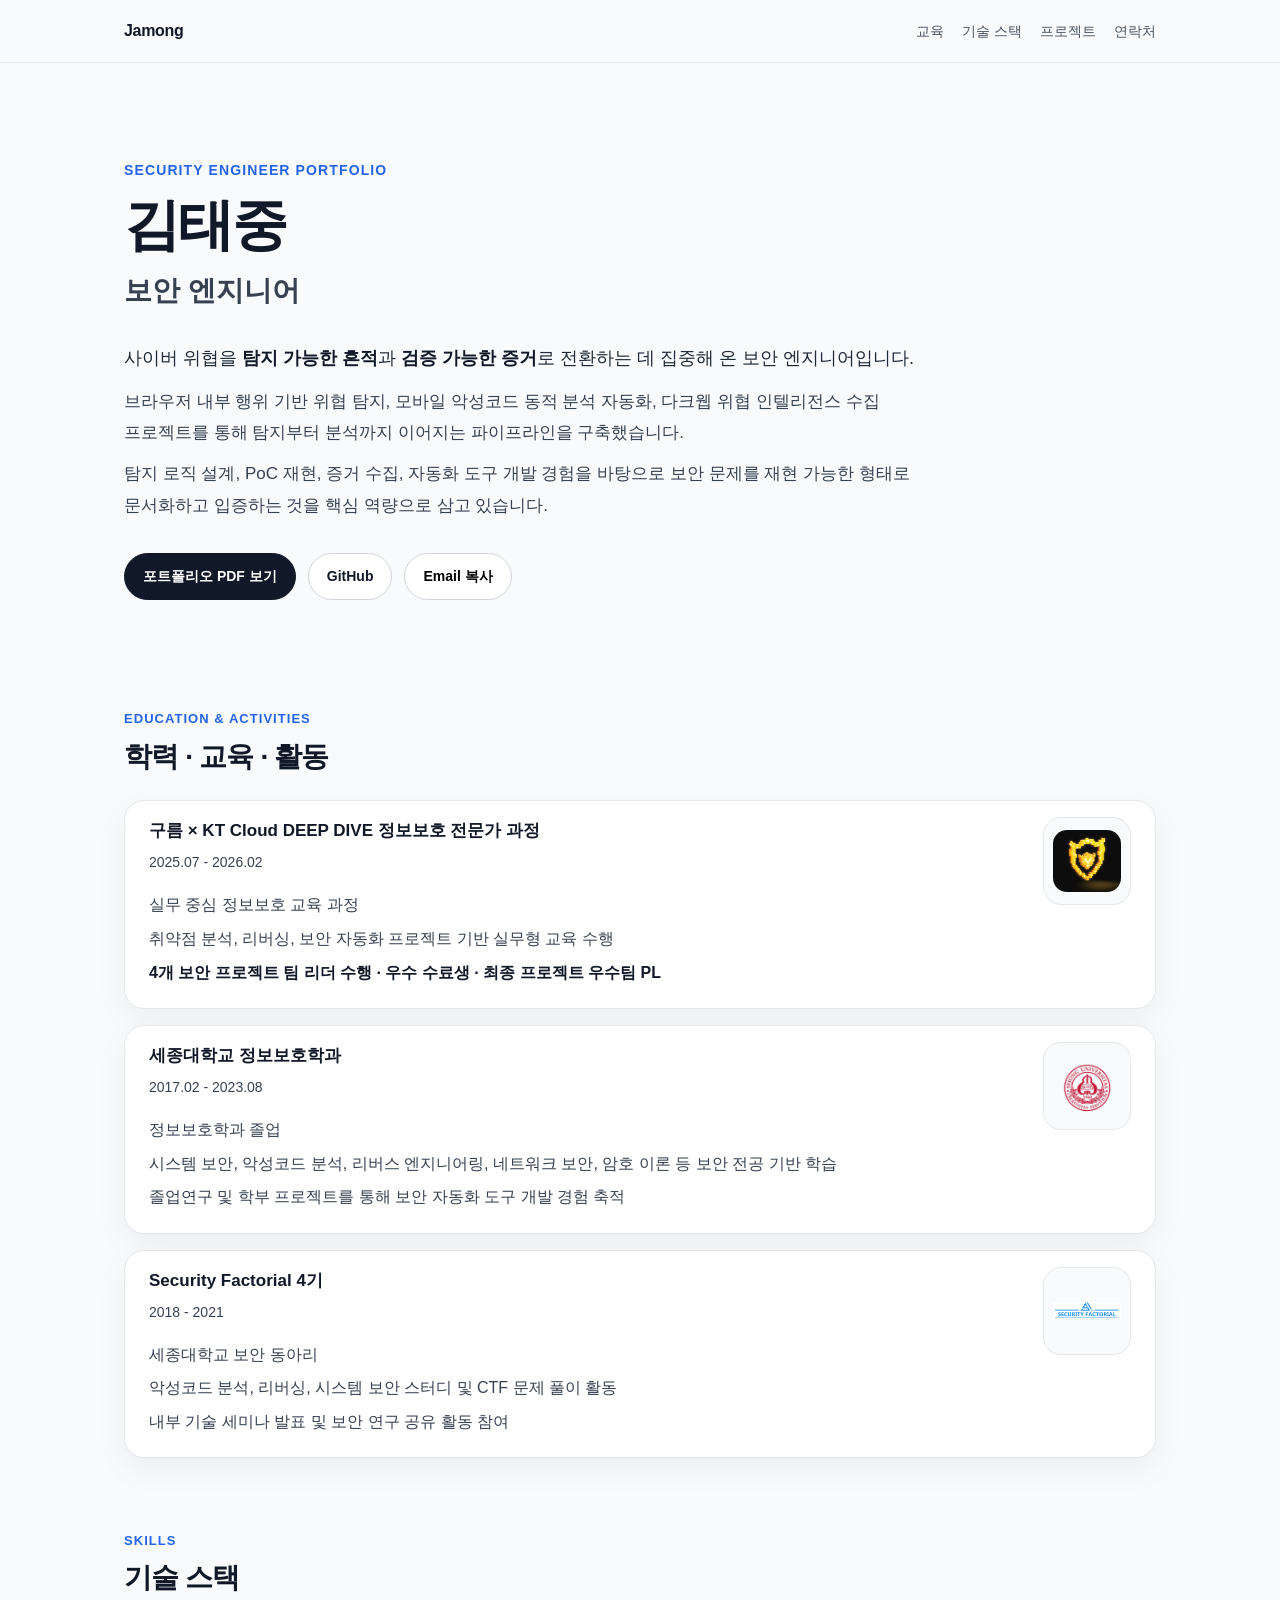
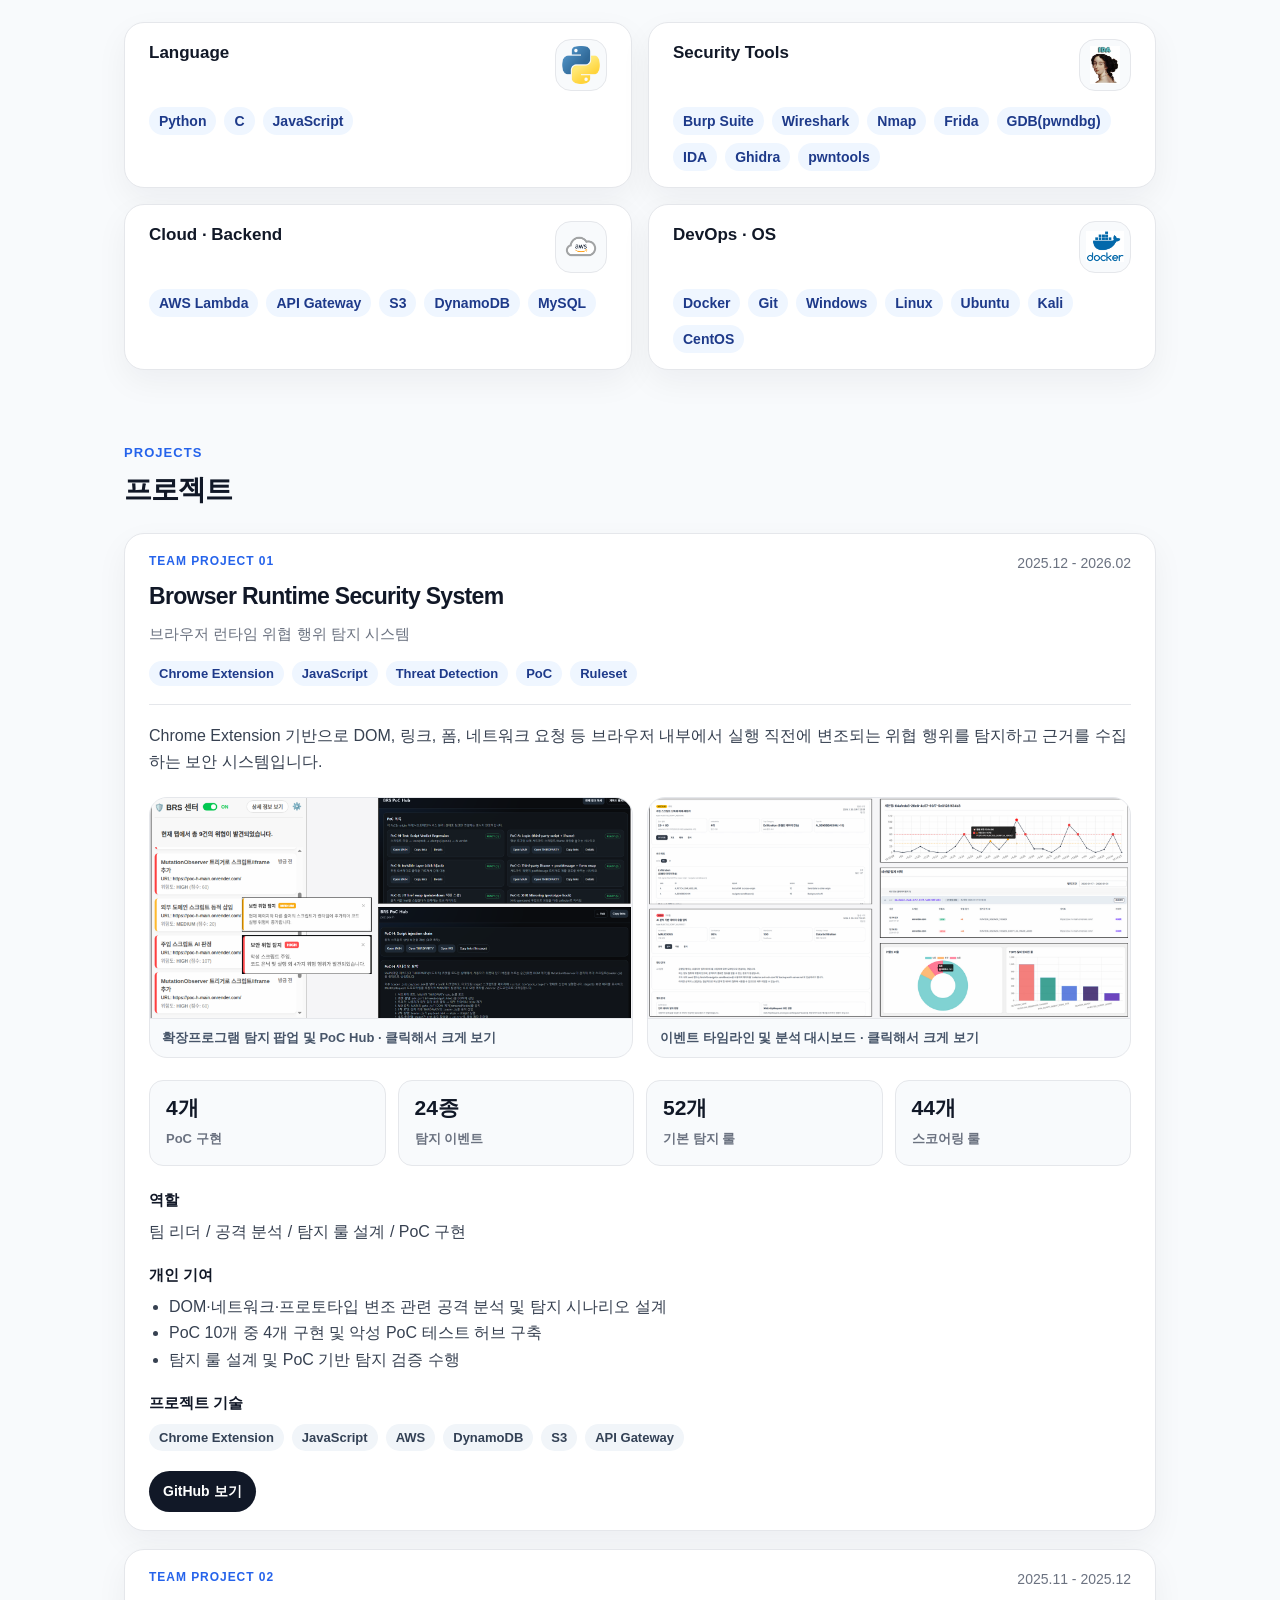
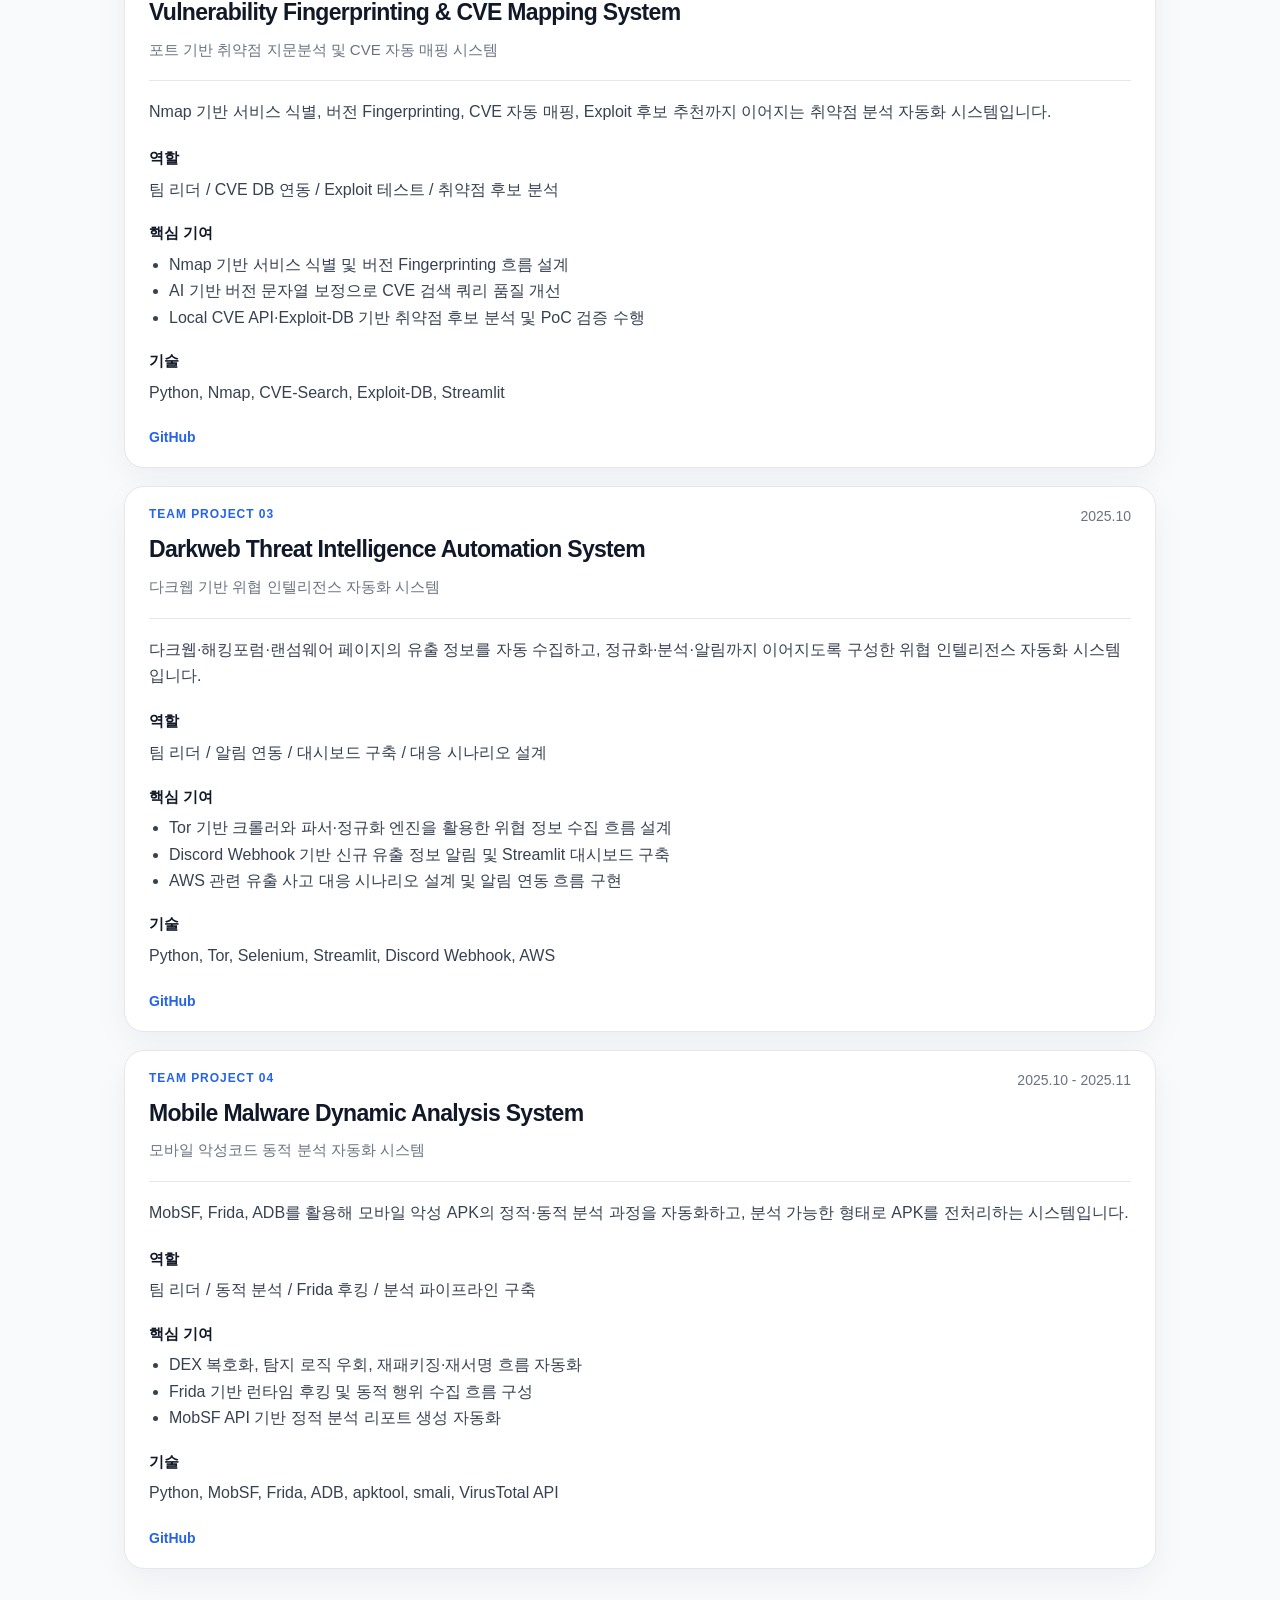
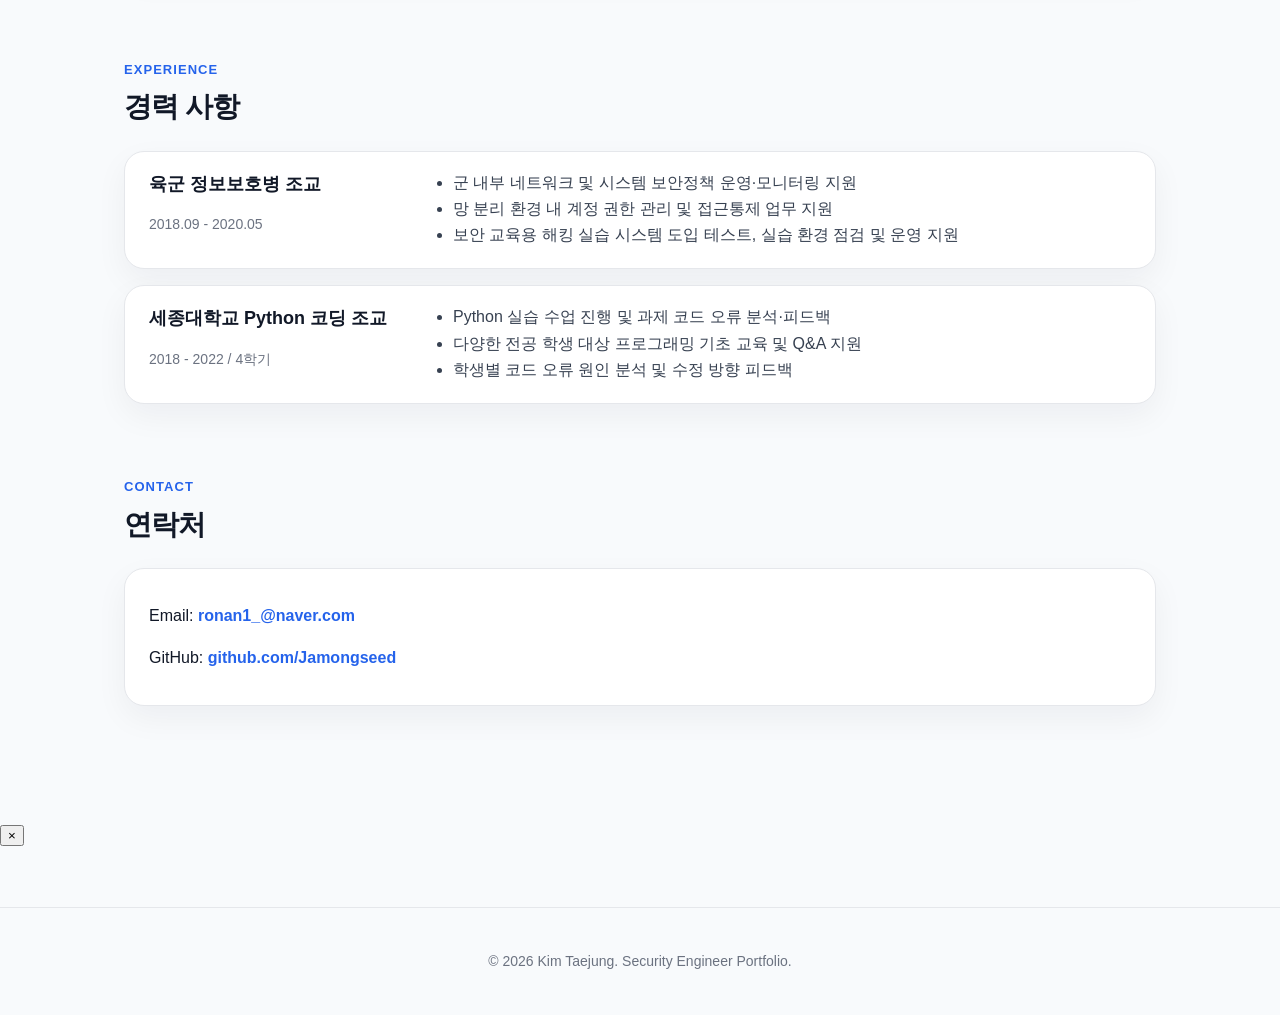
==== index.html @ 943ed539 "feat: change projects part" ====
<!DOCTYPE html>
<html lang="ko">
<head>
  <meta charset="UTF-8" />
  <meta name="viewport" content="width=device-width, initial-scale=1.0" />
  <title>김태중 | Security Engineer Portfolio</title>
  <meta name="description" content="신입 보안 엔지니어 김태중의 보안 프로젝트 포트폴리오" />
  <link rel="stylesheet" href="style.css" />
</head>
<body>
  <header class="site-header">
    <nav class="nav">
      <div class="logo">Jamong</div>
      <div class="nav-links">
        <a href="#education">교육</a>
        <a href="#skills">기술 스택</a>
        <a href="#projects">프로젝트</a>
        <a href="#contact">연락처</a>
      </div>
    </nav>
  </header>

  <main>
    <section class="hero">
      <p class="eyebrow">Security Engineer Portfolio</p>
      <h1>김태중</h1>
      <h2>보안 엔지니어</h2>
      <p class="hero-desc">
        사이버 위협을 <strong>탐지 가능한 흔적</strong>과 <strong>검증 가능한 증거</strong>로 전환하는 데 집중해 온 보안 엔지니어입니다.
      </p>

      <p class="hero-desc sub">
        브라우저 내부 행위 기반 위협 탐지, 모바일 악성코드 동적 분석 자동화,
        다크웹 위협 인텔리전스 수집 프로젝트를 통해 탐지부터 분석까지 이어지는 파이프라인을 구축했습니다.
      </p>

      <p class="hero-desc sub">
        탐지 로직 설계, PoC 재현, 증거 수집, 자동화 도구 개발 경험을 바탕으로
        보안 문제를 재현 가능한 형태로 문서화하고 입증하는 것을 핵심 역량으로 삼고 있습니다.
      </p>

      <div class="hero-actions">
        <a class="btn primary" href="assets/resume.pdf" target="_blank">포트폴리오 PDF 보기</a>
        <a class="btn" href="https://github.com/Jamongseed" target="_blank">GitHub</a>
        <button class="btn" type="button" onclick="copyEmail()">Email 복사</button>
      </div>
    </section>

    <section id="education" class="section">
    <div class="section-title">
        <p>Education & Activities</p>
        <h2>학력 · 교육 · 활동</h2>
    </div>

    <div class="education-list">
        <div class="card education-card">
        <div class="education-content">
            <div>
            <h3>구름 × KT Cloud DEEP DIVE 정보보호 전문가 과정</h3>
            <p class="period">2025.07 - 2026.02</p>
            </div>

            <div class="education-body">
            <p>실무 중심 정보보호 교육 과정</p>
            <p class="muted">취약점 분석, 리버싱, 보안 자동화 프로젝트 기반 실무형 교육 수행</p>
            <p class="highlight">4개 보안 프로젝트 팀 리더 수행 · 우수 수료생 · 최종 프로젝트 우수팀 PL</p>
            </div>
        </div>

        <div class="org-logo-wrap">
            <img class="org-logo logo-deepdive" src="assets/deepdive-logo.png" alt="구름 × KT Cloud DEEP DIVE 로고" />
        </div>
        </div>

        <div class="card education-card">
        <div class="education-content">
            <div>
            <h3>세종대학교 정보보호학과</h3>
            <p class="period">2017.02 - 2023.08</p>
            </div>

            <div class="education-body">
            <p>정보보호학과 졸업</p>
            <p class="muted">시스템 보안, 악성코드 분석, 리버스 엔지니어링, 네트워크 보안, 암호 이론 등 보안 전공 기반 학습</p>
            <p class="muted">졸업연구 및 학부 프로젝트를 통해 보안 자동화 도구 개발 경험 축적</p>
            </div>
        </div>

        <div class="org-logo-wrap">
            <img class="org-logo" src="assets/sejong-logo.png" alt="세종대학교 로고" />
        </div>
        </div>

        <div class="card education-card">
        <div class="education-content">
            <div>
            <h3>Security Factorial 4기</h3>
            <p class="period">2018 - 2021</p>
            </div>

            <div class="education-body">
            <p>세종대학교 보안 동아리</p>
            <p class="muted">악성코드 분석, 리버싱, 시스템 보안 스터디 및 CTF 문제 풀이 활동</p>
            <p class="muted">내부 기술 세미나 발표 및 보안 연구 공유 활동 참여</p>
            </div>
        </div>

        <div class="org-logo-wrap">
            <img class="org-logo logo-wide" src="assets/security-factorial-logo.png" alt="Security Factorial 로고" />
        </div>
        </div>
    </div>
    </section>

    <section id="skills" class="section">
    <div class="section-title">
        <p>Skills</p>
        <h2>기술 스택</h2>
    </div>

    <div class="skill-grid">
        <div class="card skill-card">
        <div class="skill-heading">
            <h3>Language</h3>
            <div class="skill-logo-wrap">
            <img class="skill-logo" src="assets/python.png" alt="Python 로고" />
            </div>

        </div>
        <div class="skill-badges">
            <span>Python</span>
            <span>C</span>
            <span>JavaScript</span>
        </div>
        </div>

        <div class="card skill-card">
        <div class="skill-heading">
            <h3>Security Tools</h3>
            <div class="skill-logo-wrap">
            <img class="skill-logo" src="assets/ida.png" alt="IDA 로고" />
            </div>
        </div>
        <div class="skill-badges">
            <span>Burp Suite</span>
            <span>Wireshark</span>
            <span>Nmap</span>
            <span>Frida</span>
            <span>GDB(pwndbg)</span>
            <span>IDA</span>
            <span>Ghidra</span>
            <span>pwntools</span>
        </div>
        </div>

        <div class="card skill-card">
        <div class="skill-heading">
            <h3>Cloud · Backend</h3>
            <div class="skill-logo-wrap">
            <img class="skill-logo" src="assets/aws.png" alt="AWS 로고" />
            </div>
        </div>
        <div class="skill-badges">
            <span>AWS Lambda</span>
            <span>API Gateway</span>
            <span>S3</span>
            <span>DynamoDB</span>
            <span>MySQL</span>
        </div>
        </div>

        <div class="card skill-card">
        <div class="skill-heading">
            <h3>DevOps · OS</h3>
            <div class="skill-logo-wrap">
            <img class="skill-logo" src="assets/docker.png" alt="Docker 로고" />
            </div>
        </div>
        <div class="skill-badges">
            <span>Docker</span>
            <span>Git</span>
            <span>Windows</span>
            <span>Linux</span>
            <span>Ubuntu</span>
            <span>Kali</span>
            <span>CentOS</span>
        </div>
        </div>
    </div>
    </section>
 
    <section id="projects" class="section">
    <div class="section-title">
        <p>Projects</p>
        <h2>프로젝트</h2>
    </div>    
    
    <article class="project-card">
    <div class="project-header">
        <div>
        <p class="project-label">Team Project 01</p>
        <h3>Browser Runtime Security System</h3>
        <p class="project-subtitle">브라우저 런타임 위협 행위 탐지 시스템</p>

        <div class="project-tags">
            <span>Chrome Extension</span>
            <span>JavaScript</span>
            <span>Threat Detection</span>
            <span>PoC</span>
            <span>Ruleset</span>
        </div>
        </div>
        <span class="period">2025.12 - 2026.02</span>
    </div>

    <p class="project-desc">
        Chrome Extension 기반으로 DOM, 링크, 폼, 네트워크 요청 등 브라우저 내부에서
        실행 직전에 변조되는 위협 행위를 탐지하고 근거를 수집하는 보안 시스템입니다.
    </p>

    <div class="project-gallery">
    <button class="project-image" type="button" onclick="openLightbox('assets/projects/browser-detection.png', '확장프로그램 탐지 팝업 및 PoC Hub')">
        <img src="assets/projects/browser-detection.png" alt="Browser Runtime Security System 탐지 화면" />
        <span>확장프로그램 탐지 팝업 및 PoC Hub · 클릭해서 크게 보기</span>
    </button>

    <button class="project-image" type="button" onclick="openLightbox('assets/projects/browser-dashboard.png', '이벤트 타임라인 및 분석 대시보드')">
        <img src="assets/projects/browser-dashboard.png" alt="Browser Runtime Security System 대시보드 화면" />
        <span>이벤트 타임라인 및 분석 대시보드 · 클릭해서 크게 보기</span>
    </button>
    </div>

    <div class="metric-grid">
        <div class="metric-card">
        <strong>4개</strong>
        <span>PoC 구현</span>
        </div>
        <div class="metric-card">
        <strong>24종</strong>
        <span>탐지 이벤트</span>
        </div>
        <div class="metric-card">
        <strong>52개</strong>
        <span>기본 탐지 룰</span>
        </div>
        <div class="metric-card">
        <strong>44개</strong>
        <span>스코어링 룰</span>
        </div>
    </div>

    <div class="project-detail">
        <div>
        <h4>역할</h4>
        <p>팀 리더 / 공격 분석 / 탐지 룰 설계 / PoC 구현</p>
        </div>

        <div>
        <h4>개인 기여</h4>
        <ul>
            <li>DOM·네트워크·프로토타입 변조 관련 공격 분석 및 탐지 시나리오 설계</li>
            <li>PoC 10개 중 4개 구현 및 악성 PoC 테스트 허브 구축</li>
            <li>탐지 룰 설계 및 PoC 기반 탐지 검증 수행</li>
        </ul>
        </div>

        <div>
        <h4>프로젝트 기술</h4>
        <div class="project-tech-badges">
            <span>Chrome Extension</span>
            <span>JavaScript</span>
            <span>AWS</span>
            <span>DynamoDB</span>
            <span>S3</span>
            <span>API Gateway</span>
        </div>
        </div>
    </div>

    <div class="project-links">
        <a class="project-button" href="https://github.com/Jamongseed/browser-runtime-security" target="_blank">GitHub 보기</a>
    </div>
    </article>

      <article class="project-card">
        <div class="project-header">
          <div>
            <p class="project-label">Team Project 02</p>
            <h3>Vulnerability Fingerprinting & CVE Mapping System</h3>
            <p class="project-subtitle">포트 기반 취약점 지문분석 및 CVE 자동 매핑 시스템</p>
          </div>
          <span class="period">2025.11 - 2025.12</span>
        </div>

        <p class="project-desc">
          Nmap 기반 서비스 식별, 버전 Fingerprinting, CVE 자동 매핑,
          Exploit 후보 추천까지 이어지는 취약점 분석 자동화 시스템입니다.
        </p>

        <div class="project-detail">
          <div>
            <h4>역할</h4>
            <p>팀 리더 / CVE DB 연동 / Exploit 테스트 / 취약점 후보 분석</p>
          </div>
          <div>
            <h4>핵심 기여</h4>
            <ul>
              <li>Nmap 기반 서비스 식별 및 버전 Fingerprinting 흐름 설계</li>
              <li>AI 기반 버전 문자열 보정으로 CVE 검색 쿼리 품질 개선</li>
              <li>Local CVE API·Exploit-DB 기반 취약점 후보 분석 및 PoC 검증 수행</li>
            </ul>
          </div>
          <div>
            <h4>기술</h4>
            <p>Python, Nmap, CVE-Search, Exploit-DB, Streamlit</p>
          </div>
        </div>

        <div class="project-links">
          <a href="https://github.com/Jamongseed/SemiProject-PortScanASM" target="_blank">GitHub</a>
        </div>
      </article>

      <article class="project-card">
        <div class="project-header">
          <div>
            <p class="project-label">Team Project 03</p>
            <h3>Darkweb Threat Intelligence Automation System</h3>
            <p class="project-subtitle">다크웹 기반 위협 인텔리전스 자동화 시스템</p>
          </div>
          <span class="period">2025.10</span>
        </div>

        <p class="project-desc">
          다크웹·해킹포럼·랜섬웨어 페이지의 유출 정보를 자동 수집하고,
          정규화·분석·알림까지 이어지도록 구성한 위협 인텔리전스 자동화 시스템입니다.
        </p>

        <div class="project-detail">
          <div>
            <h4>역할</h4>
            <p>팀 리더 / 알림 연동 / 대시보드 구축 / 대응 시나리오 설계</p>
          </div>
          <div>
            <h4>핵심 기여</h4>
            <ul>
              <li>Tor 기반 크롤러와 파서·정규화 엔진을 활용한 위협 정보 수집 흐름 설계</li>
              <li>Discord Webhook 기반 신규 유출 정보 알림 및 Streamlit 대시보드 구축</li>
              <li>AWS 관련 유출 사고 대응 시나리오 설계 및 알림 연동 흐름 구현</li>
            </ul>
          </div>
          <div>
            <h4>기술</h4>
            <p>Python, Tor, Selenium, Streamlit, Discord Webhook, AWS</p>
          </div>
        </div>

        <div class="project-links">
          <a href="https://github.com/Jamongseed/SemiProject-DarkwebOSINT" target="_blank">GitHub</a>
        </div>
      </article>

      <article class="project-card">
        <div class="project-header">
          <div>
            <p class="project-label">Team Project 04</p>
            <h3>Mobile Malware Dynamic Analysis System</h3>
            <p class="project-subtitle">모바일 악성코드 동적 분석 자동화 시스템</p>
          </div>
          <span class="period">2025.10 - 2025.11</span>
        </div>

        <p class="project-desc">
          MobSF, Frida, ADB를 활용해 모바일 악성 APK의 정적·동적 분석 과정을 자동화하고,
          분석 가능한 형태로 APK를 전처리하는 시스템입니다.
        </p>

        <div class="project-detail">
          <div>
            <h4>역할</h4>
            <p>팀 리더 / 동적 분석 / Frida 후킹 / 분석 파이프라인 구축</p>
          </div>
          <div>
            <h4>핵심 기여</h4>
            <ul>
              <li>DEX 복호화, 탐지 로직 우회, 재패키징·재서명 흐름 자동화</li>
              <li>Frida 기반 런타임 후킹 및 동적 행위 수집 흐름 구성</li>
              <li>MobSF API 기반 정적 분석 리포트 생성 자동화</li>
            </ul>
          </div>
          <div>
            <h4>기술</h4>
            <p>Python, MobSF, Frida, ADB, apktool, smali, VirusTotal API</p>
          </div>
        </div>

        <div class="project-links">
          <a href="https://github.com/Jamongseed/SemiProject-MobSFAnalysis" target="_blank">GitHub</a>
        </div>
      </article>
    </section>

    <section id="experience" class="section">
      <div class="section-title">
        <p>Experience</p>
        <h2>경력 사항</h2>
      </div>

      <div class="timeline">
        <div class="timeline-item">
          <div>
            <h3>육군 정보보호병 조교</h3>
            <p class="period">2018.09 - 2020.05</p>
          </div>
          <ul>
            <li>군 내부 네트워크 및 시스템 보안정책 운영·모니터링 지원</li>
            <li>망 분리 환경 내 계정 권한 관리 및 접근통제 업무 지원</li>
            <li>보안 교육용 해킹 실습 시스템 도입 테스트, 실습 환경 점검 및 운영 지원</li>
          </ul>
        </div>

        <div class="timeline-item">
          <div>
            <h3>세종대학교 Python 코딩 조교</h3>
            <p class="period">2018 - 2022 / 4학기</p>
          </div>
          <ul>
            <li>Python 실습 수업 진행 및 과제 코드 오류 분석·피드백</li>
            <li>다양한 전공 학생 대상 프로그래밍 기초 교육 및 Q&A 지원</li>
            <li>학생별 코드 오류 원인 분석 및 수정 방향 피드백</li>
          </ul>
        </div>
      </div>
    </section>

    <section id="contact" class="section contact-section">
      <div class="section-title">
        <p>Contact</p>
        <h2>연락처</h2>
      </div>

      <div class="contact-card">
        <p>Email: <a href="mailto:ronan1_@naver.com">ronan1_@naver.com</a></p>
        <p>GitHub: <a href="https://github.com/Jamongseed" target="_blank">github.com/Jamongseed</a></p>
      </div>
    </section>
  </main>

    <div id="lightbox" class="lightbox" onclick="closeLightbox()">
    <button class="lightbox-close" type="button" onclick="event.stopPropagation(); closeLightbox()">×</button>

    <figure class="lightbox-content" onclick="event.stopPropagation()">
        <img id="lightbox-img" src="" alt="" />
        <figcaption id="lightbox-caption"></figcaption>
    </figure>
    </div>

  <footer class="footer">
    <p>© 2026 Kim Taejung. Security Engineer Portfolio.</p>
  </footer>
    <script>
    function copyEmail() {
        const email = "ronan1_@naver.com";

        navigator.clipboard.writeText(email).then(() => {
        alert("이메일 주소가 복사되었습니다: " + email);
        }).catch(() => {
        window.location.href = "mailto:" + email;
        });
    }
    function openLightbox(src, caption) {
        const lightbox = document.getElementById("lightbox");
        const img = document.getElementById("lightbox-img");
        const captionEl = document.getElementById("lightbox-caption");

        img.src = src;
        img.alt = caption;
        captionEl.textContent = caption;
        lightbox.classList.add("active");
        document.body.style.overflow = "hidden";
    }

    function closeLightbox() {
        const lightbox = document.getElementById("lightbox");
        const img = document.getElementById("lightbox-img");

        lightbox.classList.remove("active");
        img.src = "";
        document.body.style.overflow = "";
    }

    document.addEventListener("keydown", (event) => {
        if (event.key === "Escape") {
        closeLightbox();
        }
    });
    </script>
</body>
</html>
---- style.css ----
@import url("https://cdn.jsdelivr.net/gh/orioncactus/pretendard/dist/web/static/pretendard.css");

* {
  box-sizing: border-box;
}

html {
  scroll-behavior: smooth;
}

body {
  margin: 0;
  font-family: "Pretendard", Arial, "Noto Sans KR", "Apple SD Gothic Neo", "Malgun Gothic", sans-serif;
  color: #111827;
  background: #f8fafc;
  line-height: 1.65;
}

a {
  color: inherit;
  text-decoration: none;
}

.site-header {
  position: sticky;
  top: 0;
  z-index: 10;
  background: rgba(248, 250, 252, 0.9);
  backdrop-filter: blur(12px);
  border-bottom: 1px solid #e5e7eb;
}

.nav {
  max-width: 1080px;
  margin: 0 auto;
  padding: 18px 24px;
  display: flex;
  align-items: center;
  justify-content: space-between;
}

.logo {
  font-weight: 800;
  letter-spacing: -0.02em;
}

.nav-links {
  display: flex;
  gap: 18px;
  font-size: 14px;
  color: #4b5563;
}

.nav-links a:hover {
  color: #111827;
}

main {
  max-width: 1080px;
  margin: 0 auto;
  padding: 0 24px 80px;
}

.hero {
  padding: 96px 0 72px;
}

.eyebrow {
  margin: 0 0 12px;
  color: #2563eb;
  font-size: 14px;
  font-weight: 700;
  letter-spacing: 0.08em;
  text-transform: uppercase;
}

.hero h1 {
  margin: 0;
  font-size: 56px;
  line-height: 1.1;
  letter-spacing: -0.04em;
}

.hero h2 {
  margin: 12px 0 0;
  font-size: 28px;
  color: #374151;
  font-weight: 600;
}

.hero-desc {
  max-width: 820px;
  margin: 28px 0 0;
  font-size: 18px;
  line-height: 1.85;
  color: #1f2937;
  font-weight: 500;
  word-break: keep-all;
}

.hero-desc.sub {
  margin-top: 10px;
  font-size: 17px;
  color: #374151;
  font-weight: 400;
}

.hero-desc strong {
  color: #111827;
  font-weight: 700;
}

.hero-actions {
  display: flex;
  flex-wrap: wrap;
  gap: 12px;
  margin-top: 32px;
}

.btn {
  display: inline-flex;
  align-items: center;
  justify-content: center;
  padding: 11px 18px;
  border: 1px solid #d1d5db;
  border-radius: 999px;
  font-weight: 700;
  font-size: 14px;
  background: #ffffff;
  transition: 0.15s ease;
}

button.btn {
  font-family: inherit;
  cursor: pointer;
}

.btn:hover {
  transform: translateY(-1px);
  border-color: #111827;
}

.btn.primary {
  background: #111827;
  color: #ffffff;
  border-color: #111827;
}

.section {
  padding: 36px 0;
}

.section-title {
  margin-bottom: 20px;
}

.section-title p {
  margin: 0 0 4px;
  color: #2563eb;
  font-size: 13px;
  font-weight: 800;
  letter-spacing: 0.08em;
  text-transform: uppercase;
}

.section-title h2 {
  margin: 0;
  font-size: 28px;
  letter-spacing: -0.03em;
}

.education-grid {
  display: grid;
  gap: 16px;
}

.muted {
  color: #6b7280;
  margin-top: 8px;
}

.card,
.project-card,
.contact-card,
.timeline-item {
  background: #ffffff;
  border: 1px solid #e5e7eb;
  border-radius: 20px;
  padding: 18px 24px;
  box-shadow: 0 12px 32px rgba(15, 23, 42, 0.05);
}

.subsection-title {
  margin: 22px 0 12px;
  font-size: 16px;
  font-weight: 800;
  color: #111827;
}

.card {
  padding: 16px 24px;
}

.card p {
  margin: 5px 0;
  color: #374151;
  font-weight: 400;
}

.card p + p {
  margin-top: 7px;
}

.skill-grid {
  display: grid;
  grid-template-columns: repeat(2, minmax(0, 1fr));
  gap: 16px;
}

.skill-card {
  min-height: 125px;
}

.skill-heading {
  display: flex;
  align-items: flex-start;
  justify-content: space-between;
  gap: 16px;
  margin-bottom: 16px;
}

.skill-heading h3 {
  margin: 0;
}

.skill-logo-wrap {
  width: 52px;
  height: 52px;
  border-radius: 16px;
  background: #f8fafc;
  border: 1px solid #e5e7eb;
  display: flex;
  align-items: center;
  justify-content: center;
  flex-shrink: 0;
  overflow: hidden;
}

.skill-logo {
  max-width: 38px;
  max-height: 38px;
  object-fit: contain;
}

.skill-card h3 {
  margin-bottom: 14px;
}

.skill-badges {
  display: flex;
  flex-wrap: wrap;
  gap: 8px;
}

.skill-badges span {
  display: inline-flex;
  align-items: center;
  padding: 7px 10px;
  border-radius: 999px;
  background: #eff6ff;
  color: #1e3a8a;
  font-size: 14px;
  font-weight: 600;
  line-height: 1;
}

.card h3 {
  margin: 0 0 10px;
  font-size: 17px;
  font-weight: 800;
}

.highlight {
  margin-top: 10px;
  font-weight: 800;
  color: #111827;
}

.card .highlight {
  margin-top: 8px;
  font-weight: 800;
  color: #111827;
}

.education-list {
  display: grid;
  gap: 16px;
}

.education-card {
  display: flex;
  align-items: flex-start;
  justify-content: space-between;
  gap: 24px;
}

.education-content {
  flex: 1;
  min-width: 0;
}

.education-content h3 {
  margin: 0 0 6px;
  font-size: 17px;
  font-weight: 800;
}

.education-body {
  margin-top: 18px;
}

.education-body p {
  margin: 6px 0;
}

.card-top {
  display: flex;
  align-items: flex-start;
  justify-content: space-between;
  gap: 20px;
  margin-bottom: 12px;
}

.card-top h3 {
  margin: 0 0 8px;
}

.logo-deepdive {
  max-width: 72px;
  max-height: 72px;
  border-radius: 14px;
}

.logo-wide {
  max-width: 78px;
  max-height: 44px;
}

.org-logo-wrap {
  width: 88px;
  height: 88px;
  border-radius: 18px;
  background: #f8fafc;
  border: 1px solid #e5e7eb;
  display: flex;
  align-items: center;
  justify-content: center;
  flex-shrink: 0;
  overflow: hidden;
}

.org-logo {
  max-width: 68px;
  max-height: 68px;
  object-fit: contain;
  opacity: 0.95;
}

.project-tags {
  display: flex;
  flex-wrap: wrap;
  gap: 8px;
  margin-top: 14px;
}

.project-tags span {
  display: inline-flex;
  align-items: center;
  padding: 6px 10px;
  border-radius: 999px;
  background: #eff6ff;
  color: #1e3a8a;
  font-size: 13px;
  font-weight: 700;
  line-height: 1;
}

.project-tech-badges {
  display: flex;
  flex-wrap: wrap;
  gap: 8px;
  margin-top: 8px;
}

.project-tech-badges span {
  display: inline-flex;
  align-items: center;
  padding: 7px 10px;
  border-radius: 999px;
  background: #f1f5f9;
  color: #334155;
  font-size: 13px;
  font-weight: 700;
  line-height: 1;
}

.project-gallery {
  display: grid;
  grid-template-columns: repeat(2, minmax(0, 1fr));
  gap: 14px;
  margin: 22px 0;
}

.project-image {
  padding: 0;
  border: 1px solid #e5e7eb;
  border-radius: 18px;
  overflow: hidden;
  background: #f8fafc;
  cursor: pointer;
  text-align: left;
  font-family: inherit;
  transition: 0.15s ease;
}

.project-image:hover {
  transform: translateY(-2px);
  border-color: #cbd5e1;
  box-shadow: 0 14px 32px rgba(15, 23, 42, 0.08);
}

.project-image img {
  display: block;
  width: 100%;
  height: 220px;
  object-fit: cover;
}

.project-image span {
  display: block;
  padding: 10px 12px;
  border-top: 1px solid #e5e7eb;
  color: #475569;
  font-size: 13px;
  font-weight: 700;
}



.main-image img {
  height: 240px;
}

.metric-grid {
  display: grid;
  grid-template-columns: repeat(4, minmax(0, 1fr));
  gap: 12px;
  margin: 22px 0;
}

.metric-card {
  padding: 14px 16px;
  border-radius: 14px;
  background: #f8fafc;
  border: 1px solid #e5e7eb;
}

.metric-card strong {
  display: block;
  font-size: 21px;
  line-height: 1.2;
  color: #111827;
  margin-bottom: 4px;
}

.metric-card span {
  color: #6b7280;
  font-size: 13px;
  font-weight: 600;
}

.project-button {
  display: inline-flex;
  align-items: center;
  justify-content: center;
  padding: 9px 14px;
  border-radius: 999px;
  background: #111827;
  color: #ffffff !important;
  font-size: 14px;
  font-weight: 800;
}

.project-card {
  margin-bottom: 18px;
}

.project-header {
  display: flex;
  align-items: flex-start;
  justify-content: space-between;
  gap: 20px;
  border-bottom: 1px solid #e5e7eb;
  padding-bottom: 18px;
  margin-bottom: 18px;
}

.project-label {
  margin: 0 0 6px;
  color: #2563eb;
  font-size: 12px;
  font-weight: 800;
  letter-spacing: 0.08em;
  text-transform: uppercase;
}

.project-card h3 {
  margin: 0;
  font-size: 23px;
  letter-spacing: -0.03em;
}

.project-subtitle {
  margin: 6px 0 0;
  color: #6b7280;
  font-size: 15px;
}

.period {
  color: #6b7280;
  font-size: 14px;
  white-space: nowrap;
}

.project-desc {
  margin: 0 0 20px;
  color: #374151;
}

.project-detail {
  display: grid;
  gap: 18px;
}

.project-detail h4 {
  margin: 0 0 6px;
  font-size: 15px;
}

.project-detail p {
  margin: 0;
  color: #374151;
}

.project-detail ul,
.timeline-item ul {
  margin: 0;
  padding-left: 20px;
  color: #374151;
}

.project-links {
  display: flex;
  gap: 10px;
  margin-top: 20px;
}

.project-links a {
  color: #2563eb;
  font-weight: 700;
  font-size: 14px;
}

.project-links a:hover {
  text-decoration: underline;
}

.timeline {
  display: grid;
  gap: 16px;
}

.timeline-item {
  display: grid;
  grid-template-columns: 260px 1fr;
  gap: 24px;
}

.timeline-item h3 {
  margin: 0 0 6px;
  font-size: 18px;
}

.contact-card a {
  color: #2563eb;
  font-weight: 700;
}

.footer {
  border-top: 1px solid #e5e7eb;
  padding: 28px 24px;
  text-align: center;
  color: #6b7280;
  font-size: 14px;
}

@media (max-width: 768px) {
  .nav {
    align-items: flex-start;
    gap: 12px;
    flex-direction: column;
  }

  .nav-links {
    flex-wrap: wrap;
    gap: 12px;
  }

  .hero {
    padding: 64px 0 42px;
  }

  .hero h1 {
    font-size: 42px;
  }

  .hero h2 {
    font-size: 22px;
  }

  .hero-desc {
    font-size: 17px;
  }

  .skill-grid {
    grid-template-columns: 1fr;
  }

  .project-header {
    flex-direction: column;
  }

  .period {
    white-space: normal;
  }

  .timeline-item {
    grid-template-columns: 1fr;
  }

  .card-top {
    gap: 14px;
  }

  .org-logo {
    width: 52px;
    height: 52px;
  }

  .education-card {
    gap: 16px;
  }

  .education-body {
    margin-top: 16px;
  }

  .org-logo-wrap {
    width: 64px;
    height: 64px;
  }

  .org-logo {
    max-width: 48px;
    max-height: 48px;
  }
  
  .metric-grid {
    grid-template-columns: repeat(2, minmax(0, 1fr));
  }

  .project-gallery {
    grid-template-columns: 1fr;
  }

  .project-image img {
    height: 220px;
  }

  .lightbox {
    padding: 16px;
  }
}
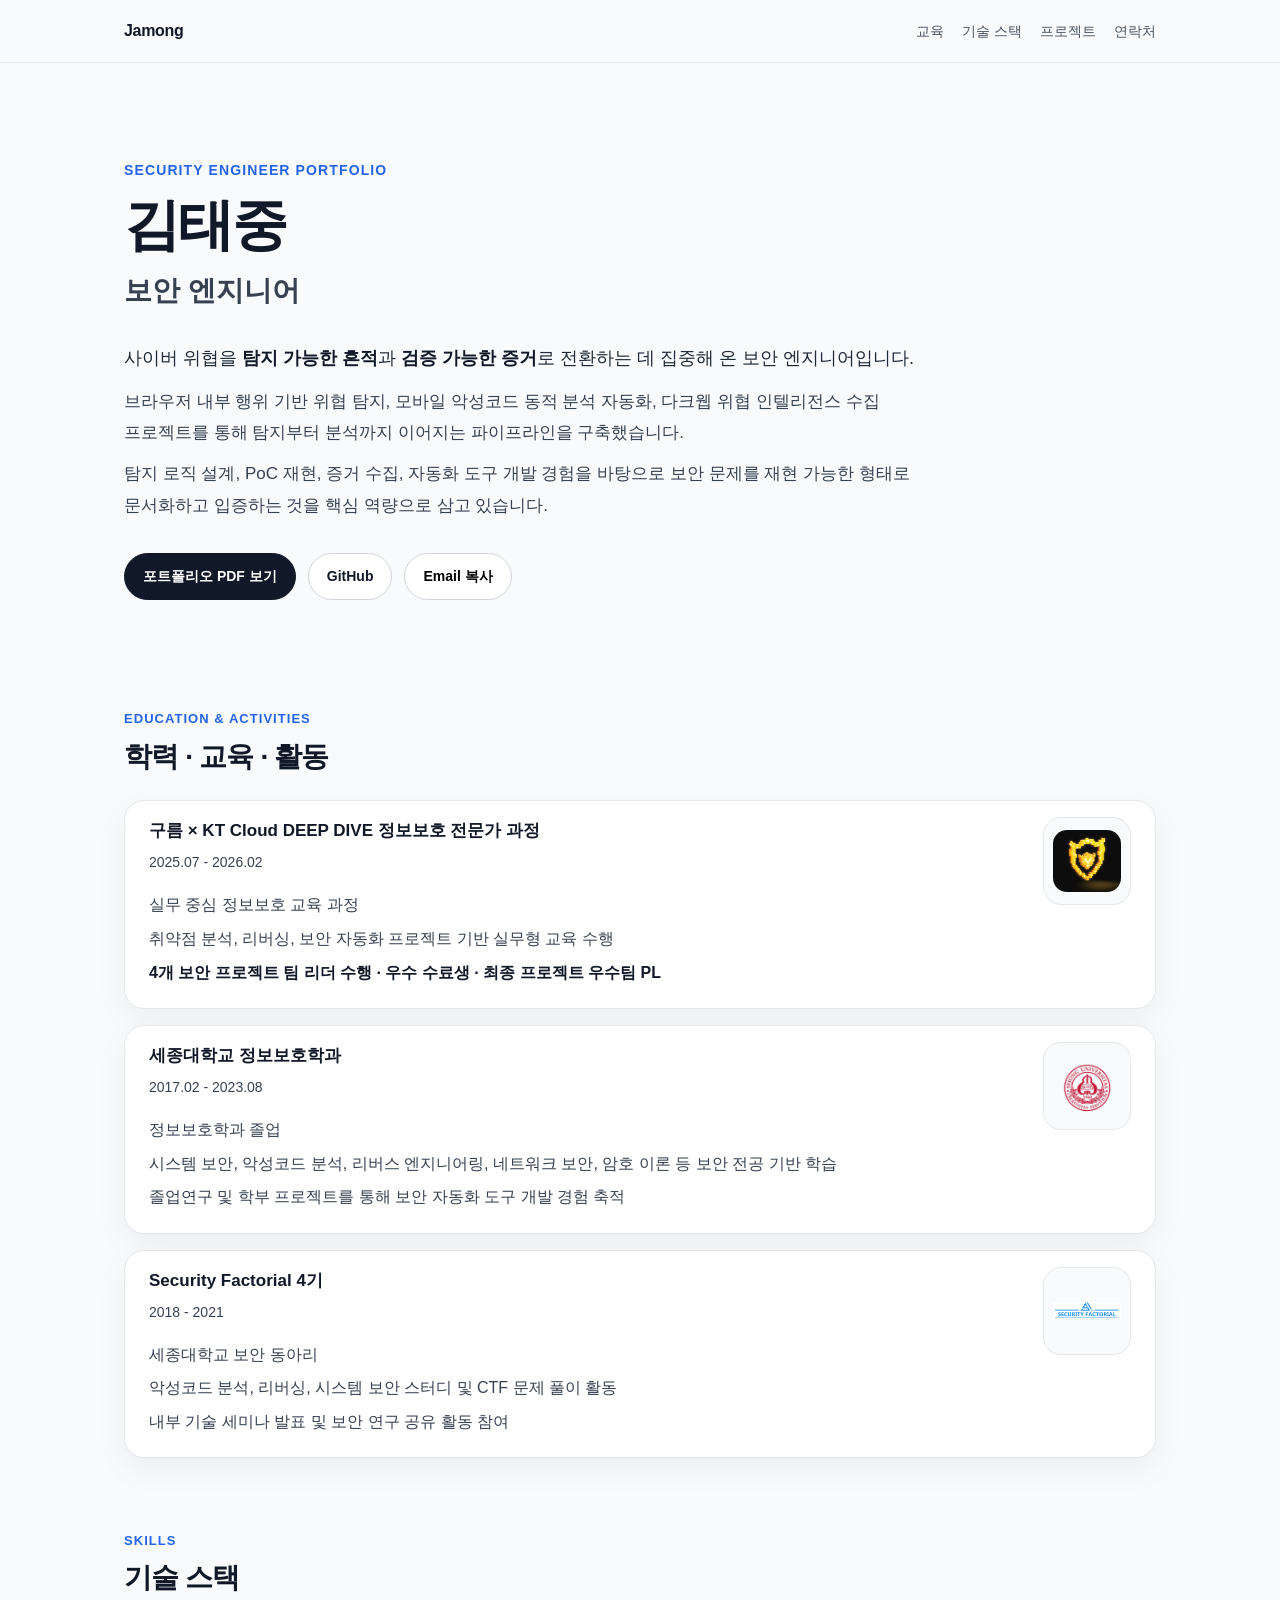
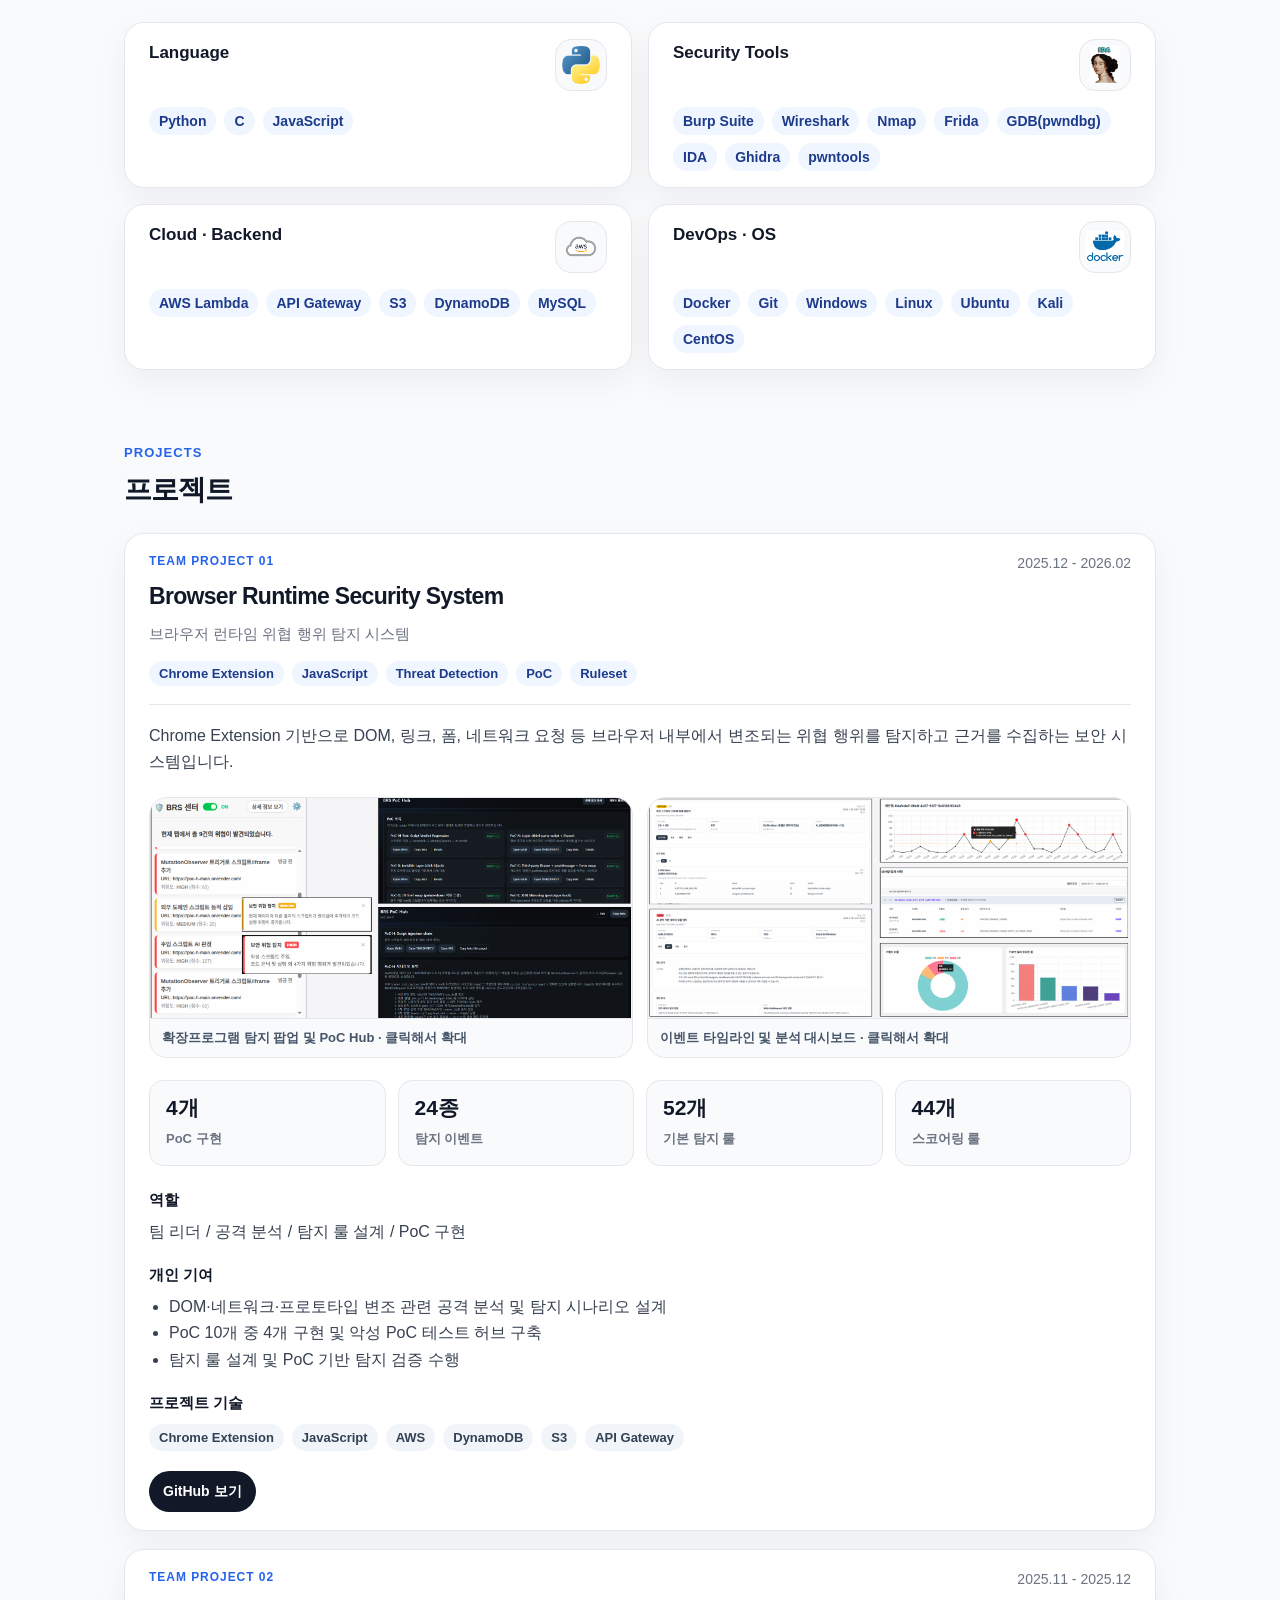
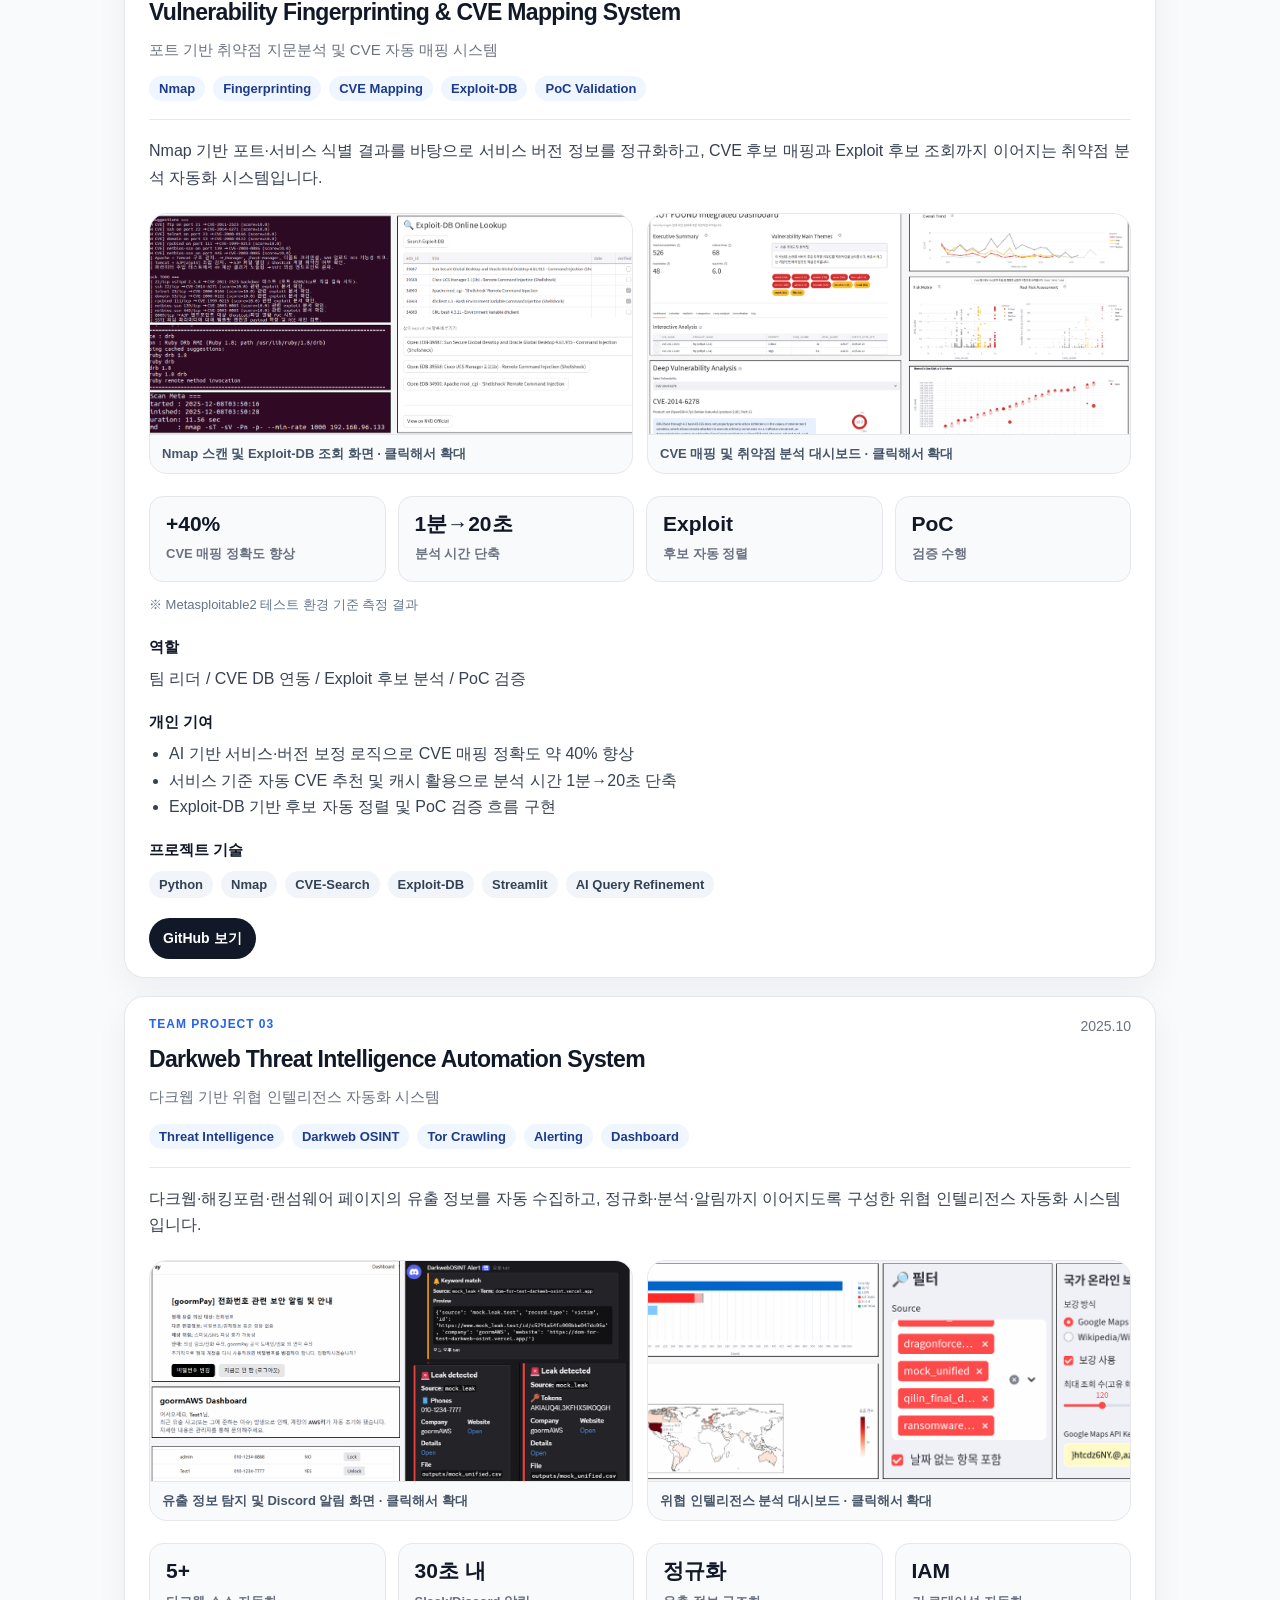
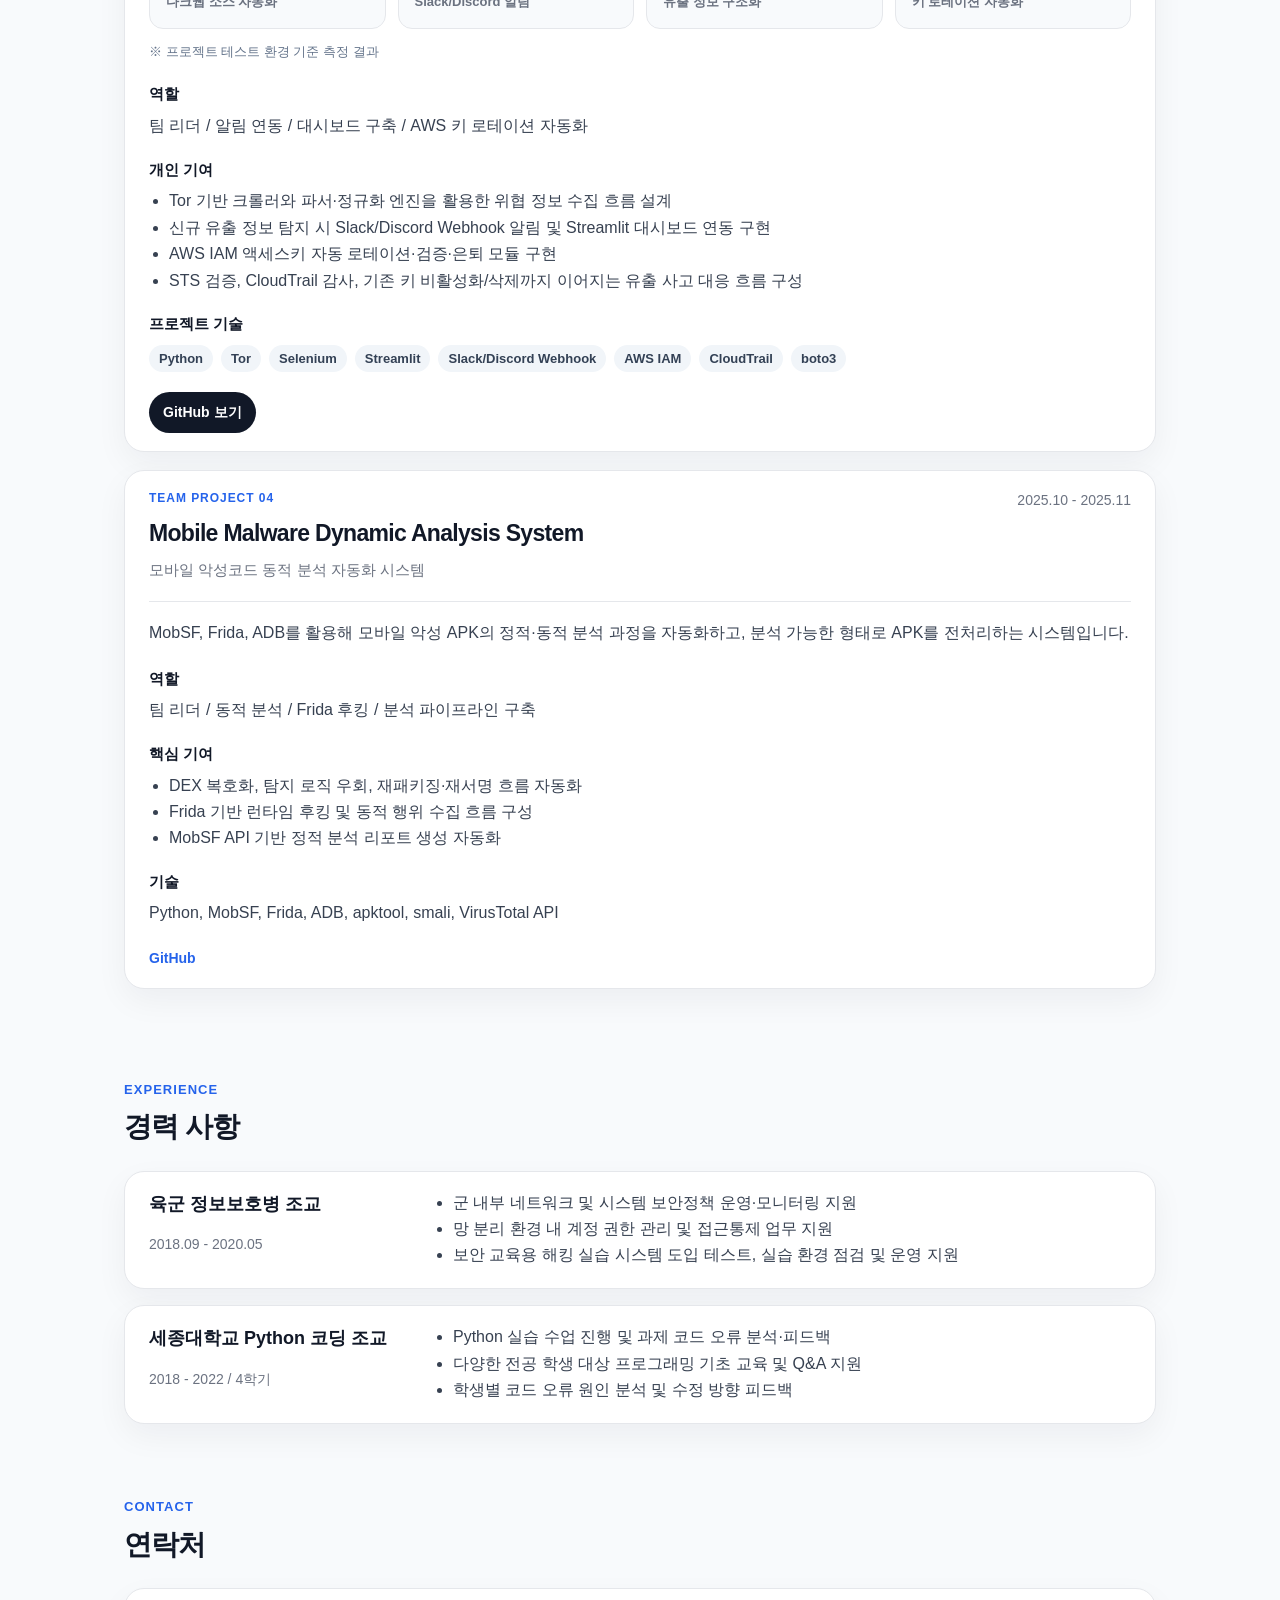
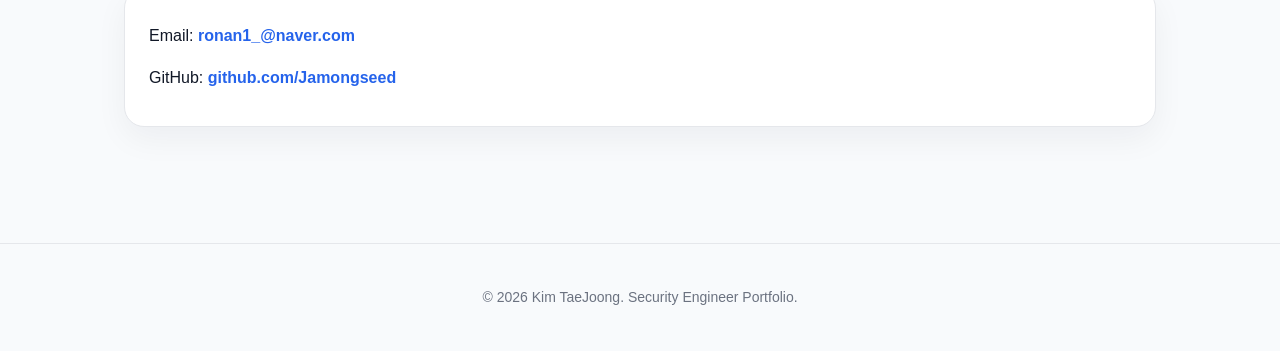
==== commit 067f9bd3: "feat: change projects part 2 and 3" ====
--- a/index.html
+++ b/index.html
@@ -194,7 +194,7 @@
         <p>Projects</p>
         <h2>프로젝트</h2>
     </div>    
-    
+
     <article class="project-card">
     <div class="project-header">
         <div>
@@ -215,18 +215,18 @@
 
     <p class="project-desc">
         Chrome Extension 기반으로 DOM, 링크, 폼, 네트워크 요청 등 브라우저 내부에서
-        실행 직전에 변조되는 위협 행위를 탐지하고 근거를 수집하는 보안 시스템입니다.
+        변조되는 위협 행위를 탐지하고 근거를 수집하는 보안 시스템입니다.
     </p>
 
     <div class="project-gallery">
     <button class="project-image" type="button" onclick="openLightbox('assets/projects/browser-detection.png', '확장프로그램 탐지 팝업 및 PoC Hub')">
         <img src="assets/projects/browser-detection.png" alt="Browser Runtime Security System 탐지 화면" />
-        <span>확장프로그램 탐지 팝업 및 PoC Hub · 클릭해서 크게 보기</span>
+        <span>확장프로그램 탐지 팝업 및 PoC Hub · 클릭해서 확대</span>
     </button>
 
     <button class="project-image" type="button" onclick="openLightbox('assets/projects/browser-dashboard.png', '이벤트 타임라인 및 분석 대시보드')">
         <img src="assets/projects/browser-dashboard.png" alt="Browser Runtime Security System 대시보드 화면" />
-        <span>이벤트 타임라인 및 분석 대시보드 · 클릭해서 크게 보기</span>
+        <span>이벤트 타임라인 및 분석 대시보드 · 클릭해서 확대</span>
     </button>
     </div>
 
@@ -282,83 +282,190 @@
     </div>
     </article>
 
-      <article class="project-card">
-        <div class="project-header">
-          <div>
-            <p class="project-label">Team Project 02</p>
-            <h3>Vulnerability Fingerprinting & CVE Mapping System</h3>
-            <p class="project-subtitle">포트 기반 취약점 지문분석 및 CVE 자동 매핑 시스템</p>
-          </div>
-          <span class="period">2025.11 - 2025.12</span>
-        </div>
-
-        <p class="project-desc">
-          Nmap 기반 서비스 식별, 버전 Fingerprinting, CVE 자동 매핑,
-          Exploit 후보 추천까지 이어지는 취약점 분석 자동화 시스템입니다.
-        </p>
-
-        <div class="project-detail">
-          <div>
-            <h4>역할</h4>
-            <p>팀 리더 / CVE DB 연동 / Exploit 테스트 / 취약점 후보 분석</p>
-          </div>
-          <div>
-            <h4>핵심 기여</h4>
-            <ul>
-              <li>Nmap 기반 서비스 식별 및 버전 Fingerprinting 흐름 설계</li>
-              <li>AI 기반 버전 문자열 보정으로 CVE 검색 쿼리 품질 개선</li>
-              <li>Local CVE API·Exploit-DB 기반 취약점 후보 분석 및 PoC 검증 수행</li>
-            </ul>
-          </div>
-          <div>
-            <h4>기술</h4>
-            <p>Python, Nmap, CVE-Search, Exploit-DB, Streamlit</p>
-          </div>
-        </div>
-
-        <div class="project-links">
-          <a href="https://github.com/Jamongseed/SemiProject-PortScanASM" target="_blank">GitHub</a>
-        </div>
-      </article>
-
-      <article class="project-card">
-        <div class="project-header">
-          <div>
-            <p class="project-label">Team Project 03</p>
-            <h3>Darkweb Threat Intelligence Automation System</h3>
-            <p class="project-subtitle">다크웹 기반 위협 인텔리전스 자동화 시스템</p>
-          </div>
-          <span class="period">2025.10</span>
-        </div>
-
-        <p class="project-desc">
-          다크웹·해킹포럼·랜섬웨어 페이지의 유출 정보를 자동 수집하고,
-          정규화·분석·알림까지 이어지도록 구성한 위협 인텔리전스 자동화 시스템입니다.
-        </p>
-
-        <div class="project-detail">
-          <div>
-            <h4>역할</h4>
-            <p>팀 리더 / 알림 연동 / 대시보드 구축 / 대응 시나리오 설계</p>
-          </div>
-          <div>
-            <h4>핵심 기여</h4>
-            <ul>
-              <li>Tor 기반 크롤러와 파서·정규화 엔진을 활용한 위협 정보 수집 흐름 설계</li>
-              <li>Discord Webhook 기반 신규 유출 정보 알림 및 Streamlit 대시보드 구축</li>
-              <li>AWS 관련 유출 사고 대응 시나리오 설계 및 알림 연동 흐름 구현</li>
-            </ul>
-          </div>
-          <div>
-            <h4>기술</h4>
-            <p>Python, Tor, Selenium, Streamlit, Discord Webhook, AWS</p>
-          </div>
-        </div>
-
-        <div class="project-links">
-          <a href="https://github.com/Jamongseed/SemiProject-DarkwebOSINT" target="_blank">GitHub</a>
-        </div>
-      </article>
+    <article class="project-card">
+    <div class="project-header">
+        <div>
+        <p class="project-label">Team Project 02</p>
+        <h3>Vulnerability Fingerprinting & CVE Mapping System</h3>
+        <p class="project-subtitle">포트 기반 취약점 지문분석 및 CVE 자동 매핑 시스템</p>
+
+        <div class="project-tags">
+            <span>Nmap</span>
+            <span>Fingerprinting</span>
+            <span>CVE Mapping</span>
+            <span>Exploit-DB</span>
+            <span>PoC Validation</span>
+        </div>
+        </div>
+        <span class="period">2025.11 - 2025.12</span>
+    </div>
+
+    <p class="project-desc">
+        Nmap 기반 포트·서비스 식별 결과를 바탕으로 서비스 버전 정보를 정규화하고,
+        CVE 후보 매핑과 Exploit 후보 조회까지 이어지는 취약점 분석 자동화 시스템입니다.
+    </p>
+
+    <div class="project-gallery">
+        <button class="project-image" type="button" onclick="openLightbox('assets/projects/vuln-scan.png', 'Nmap 스캔 및 Exploit-DB 조회 화면')">
+        <img src="assets/projects/vuln-scan.png" alt="Vulnerability Fingerprinting 스캔 화면" />
+        <span>Nmap 스캔 및 Exploit-DB 조회 화면 · 클릭해서 확대</span>
+        </button>
+
+        <button class="project-image" type="button" onclick="openLightbox('assets/projects/vuln-dashboard.png', 'CVE 매핑 및 취약점 분석 대시보드')">
+        <img src="assets/projects/vuln-dashboard.png" alt="CVE 매핑 및 취약점 분석 대시보드" />
+        <span>CVE 매핑 및 취약점 분석 대시보드 · 클릭해서 확대</span>
+        </button>
+    </div>
+
+    <div class="metric-grid">
+    <div class="metric-card">
+        <strong>+40%</strong>
+        <span>CVE 매핑 정확도 향상</span>
+    </div>
+    <div class="metric-card">
+        <strong>1분→20초</strong>
+        <span>분석 시간 단축</span>
+    </div>
+    <div class="metric-card">
+        <strong>Exploit</strong>
+        <span>후보 자동 정렬</span>
+    </div>
+    <div class="metric-card">
+        <strong>PoC</strong>
+        <span>검증 수행</span>
+    </div>
+    </div>
+
+    <p class="metric-note">
+    ※ Metasploitable2 테스트 환경 기준 측정 결과
+    </p>
+
+    <div class="project-detail">
+        <div>
+        <h4>역할</h4>
+        <p>팀 리더 / CVE DB 연동 / Exploit 후보 분석 / PoC 검증</p>
+        </div>
+
+        <div>
+        <h4>개인 기여</h4>
+        <ul>
+            <li>AI 기반 서비스·버전 보정 로직으로 CVE 매핑 정확도 약 40% 향상</li>
+            <li>서비스 기준 자동 CVE 추천 및 캐시 활용으로 분석 시간 1분→20초 단축</li>
+            <li>Exploit-DB 기반 후보 자동 정렬 및 PoC 검증 흐름 구현</li>
+        </ul>
+        </div>
+
+        <div>
+        <h4>프로젝트 기술</h4>
+        <div class="project-tech-badges">
+            <span>Python</span>
+            <span>Nmap</span>
+            <span>CVE-Search</span>
+            <span>Exploit-DB</span>
+            <span>Streamlit</span>
+            <span>AI Query Refinement</span>
+        </div>
+        </div>
+    </div>
+
+    <div class="project-links">
+        <a class="project-button" href="https://github.com/Jamongseed/SemiProject-PortScanASM" target="_blank">GitHub 보기</a>
+    </div>
+    </article>
+
+    <article class="project-card">
+    <div class="project-header">
+        <div>
+        <p class="project-label">Team Project 03</p>
+        <h3>Darkweb Threat Intelligence Automation System</h3>
+        <p class="project-subtitle">다크웹 기반 위협 인텔리전스 자동화 시스템</p>
+
+        <div class="project-tags">
+            <span>Threat Intelligence</span>
+            <span>Darkweb OSINT</span>
+            <span>Tor Crawling</span>
+            <span>Alerting</span>
+            <span>Dashboard</span>
+        </div>
+        </div>
+        <span class="period">2025.10</span>
+    </div>
+
+    <p class="project-desc">
+        다크웹·해킹포럼·랜섬웨어 페이지의 유출 정보를 자동 수집하고,
+        정규화·분석·알림까지 이어지도록 구성한 위협 인텔리전스 자동화 시스템입니다.
+    </p>
+
+    <div class="project-gallery">
+        <button class="project-image" type="button" onclick="openLightbox('assets/projects/darkweb-alert.png', '다크웹 유출 정보 탐지 및 Discord 알림 화면')">
+        <img src="assets/projects/darkweb-alert.png" alt="다크웹 유출 정보 탐지 및 Discord 알림 화면" />
+        <span>유출 정보 탐지 및 Discord 알림 화면 · 클릭해서 확대</span>
+        </button>
+
+        <button class="project-image" type="button" onclick="openLightbox('assets/projects/darkweb-dashboard.png', '다크웹 위협 인텔리전스 분석 대시보드')">
+        <img src="assets/projects/darkweb-dashboard.png" alt="다크웹 위협 인텔리전스 분석 대시보드" />
+        <span>위협 인텔리전스 분석 대시보드 · 클릭해서 확대</span>
+        </button>
+    </div>
+
+    <div class="metric-grid">
+    <div class="metric-card">
+        <strong>5+</strong>
+        <span>다크웹 소스 자동화</span>
+    </div>
+    <div class="metric-card">
+        <strong>30초 내</strong>
+        <span>Slack/Discord 알림</span>
+    </div>
+    <div class="metric-card">
+        <strong>정규화</strong>
+        <span>유출 정보 구조화</span>
+    </div>
+    <div class="metric-card">
+        <strong>IAM</strong>
+        <span>키 로테이션 자동화</span>
+    </div>
+    </div>
+
+    <p class="metric-note">
+    ※ 프로젝트 테스트 환경 기준 측정 결과
+    </p>
+
+    <div class="project-detail">
+        <div>
+        <h4>역할</h4>
+        <p>팀 리더 / 알림 연동 / 대시보드 구축 / AWS 키 로테이션 자동화</p>
+        </div>
+
+        <div>
+        <h4>개인 기여</h4>
+        <ul>
+            <li>Tor 기반 크롤러와 파서·정규화 엔진을 활용한 위협 정보 수집 흐름 설계</li>
+            <li>신규 유출 정보 탐지 시 Slack/Discord Webhook 알림 및 Streamlit 대시보드 연동 구현</li>
+            <li>AWS IAM 액세스키 자동 로테이션·검증·은퇴 모듈 구현</li>
+            <li>STS 검증, CloudTrail 감사, 기존 키 비활성화/삭제까지 이어지는 유출 사고 대응 흐름 구성</li>
+        </ul>
+        </div>
+
+        <div>
+        <h4>프로젝트 기술</h4>
+        <div class="project-tech-badges">
+            <span>Python</span>
+            <span>Tor</span>
+            <span>Selenium</span>
+            <span>Streamlit</span>
+            <span>Slack/Discord Webhook</span>
+            <span>AWS IAM</span>
+            <span>CloudTrail</span>
+            <span>boto3</span>
+        </div>
+        </div>
+    </div>
+
+    <div class="project-links">
+        <a class="project-button" href="https://github.com/Jamongseed/SemiProject-DarkwebOSINT" target="_blank">GitHub 보기</a>
+    </div>
+    </article>
 
       <article class="project-card">
         <div class="project-header">
@@ -456,7 +563,7 @@
     </div>
 
   <footer class="footer">
-    <p>© 2026 Kim Taejung. Security Engineer Portfolio.</p>
+    <p>© 2026 Kim TaeJoong. Security Engineer Portfolio.</p>
   </footer>
     <script>
     function copyEmail() {
--- a/style.css
+++ b/style.css
@@ -445,7 +445,62 @@
   font-weight: 700;
 }
 
-
+.lightbox {
+  position: fixed;
+  inset: 0;
+  z-index: 100;
+  display: none;
+  align-items: center;
+  justify-content: center;
+  padding: 24px;
+  background: rgba(15, 23, 42, 0.86);
+}
+
+.lightbox.active {
+  display: flex;
+}
+
+.lightbox-content {
+  width: min(1500px, 96vw);
+  max-height: 94vh;
+  margin: 0;
+  background: #ffffff;
+  border-radius: 18px;
+  overflow: hidden;
+  box-shadow: 0 28px 80px rgba(0, 0, 0, 0.35);
+}
+
+.lightbox-content img {
+  display: block;
+  width: 100%;
+  height: auto;
+  max-height: 86vh;
+  object-fit: contain;
+  background: #f8fafc;
+}
+
+.lightbox-content figcaption {
+  padding: 12px 16px;
+  color: #334155;
+  font-size: 14px;
+  font-weight: 700;
+  border-top: 1px solid #e5e7eb;
+}
+
+.lightbox-close {
+  position: fixed;
+  top: 22px;
+  right: 28px;
+  width: 42px;
+  height: 42px;
+  border: 0;
+  border-radius: 999px;
+  background: #ffffff;
+  color: #111827;
+  font-size: 28px;
+  line-height: 1;
+  cursor: pointer;
+}
 
 .main-image img {
   height: 240px;
@@ -479,6 +534,13 @@
   font-weight: 600;
 }
 
+.metric-note {
+  margin: -10px 0 20px;
+  color: #64748b;
+  font-size: 13px;
+  font-weight: 500;
+}
+
 .project-button {
   display: inline-flex;
   align-items: center;
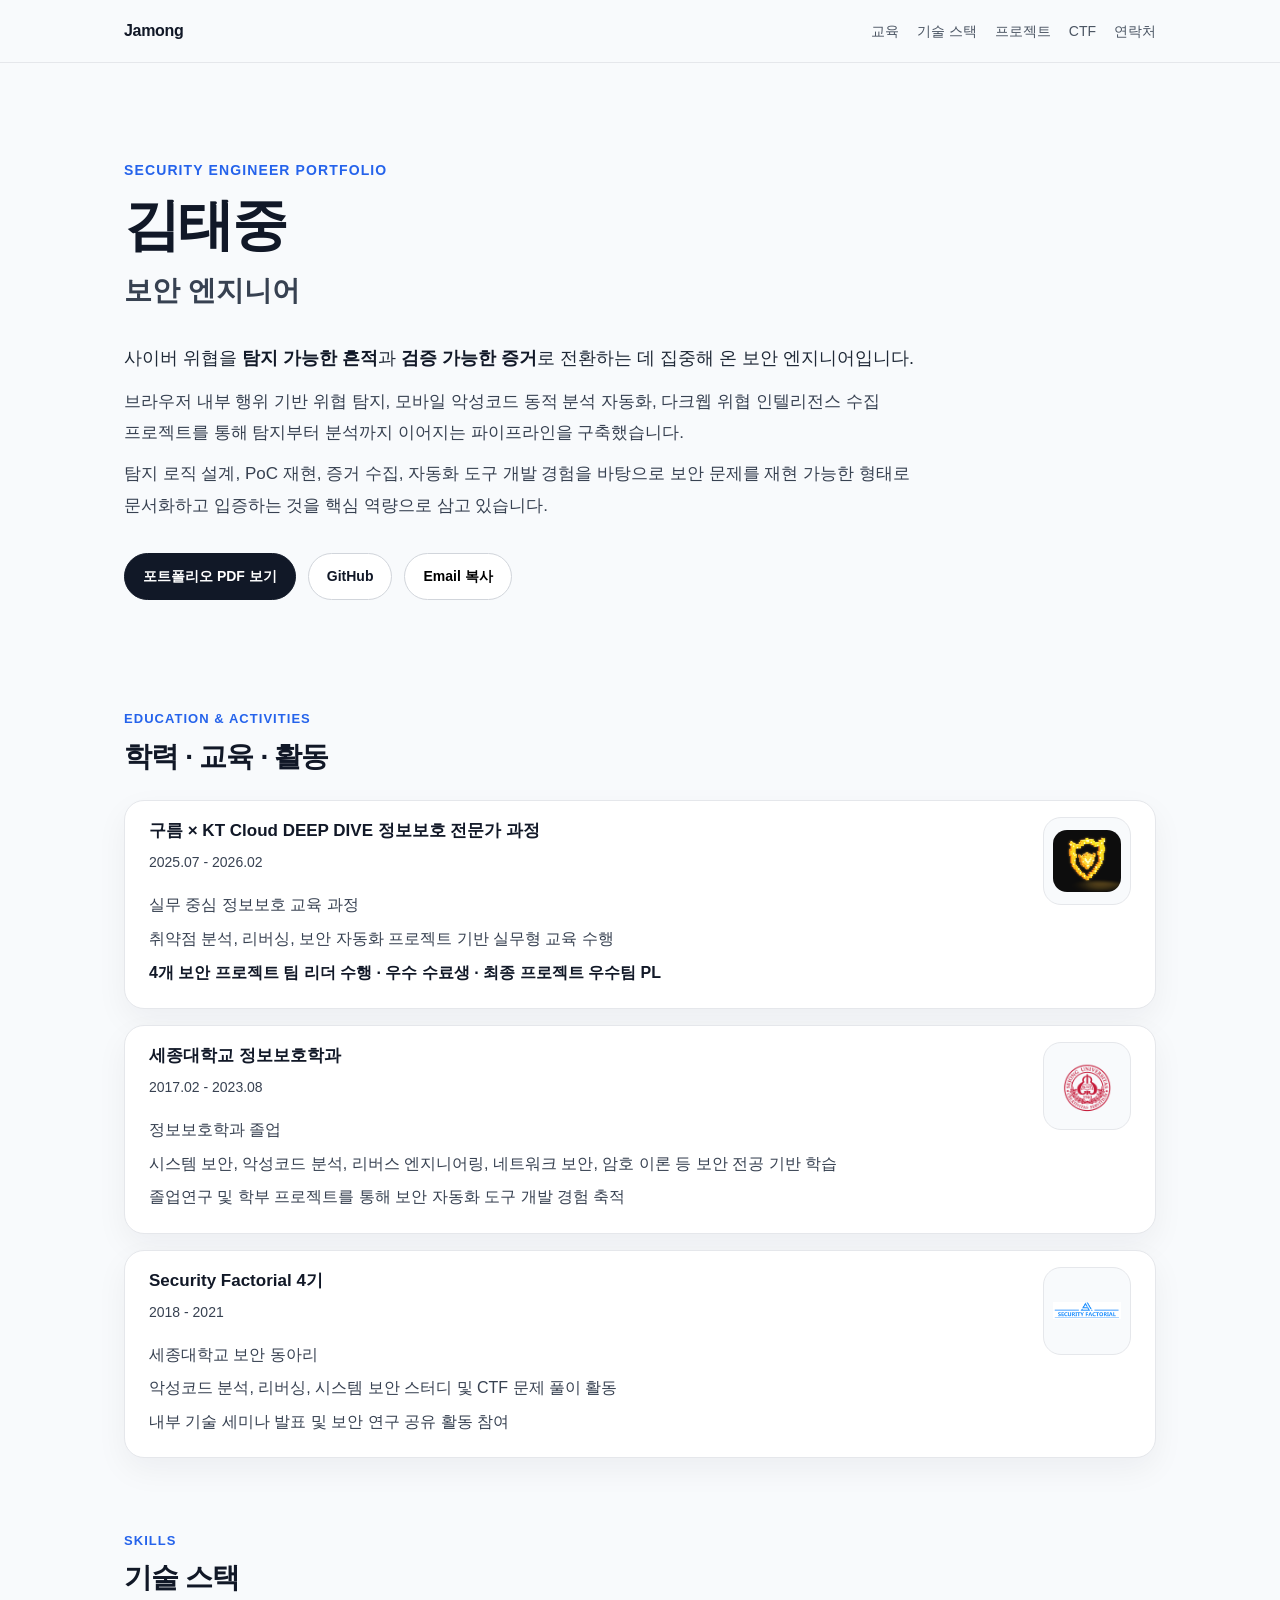
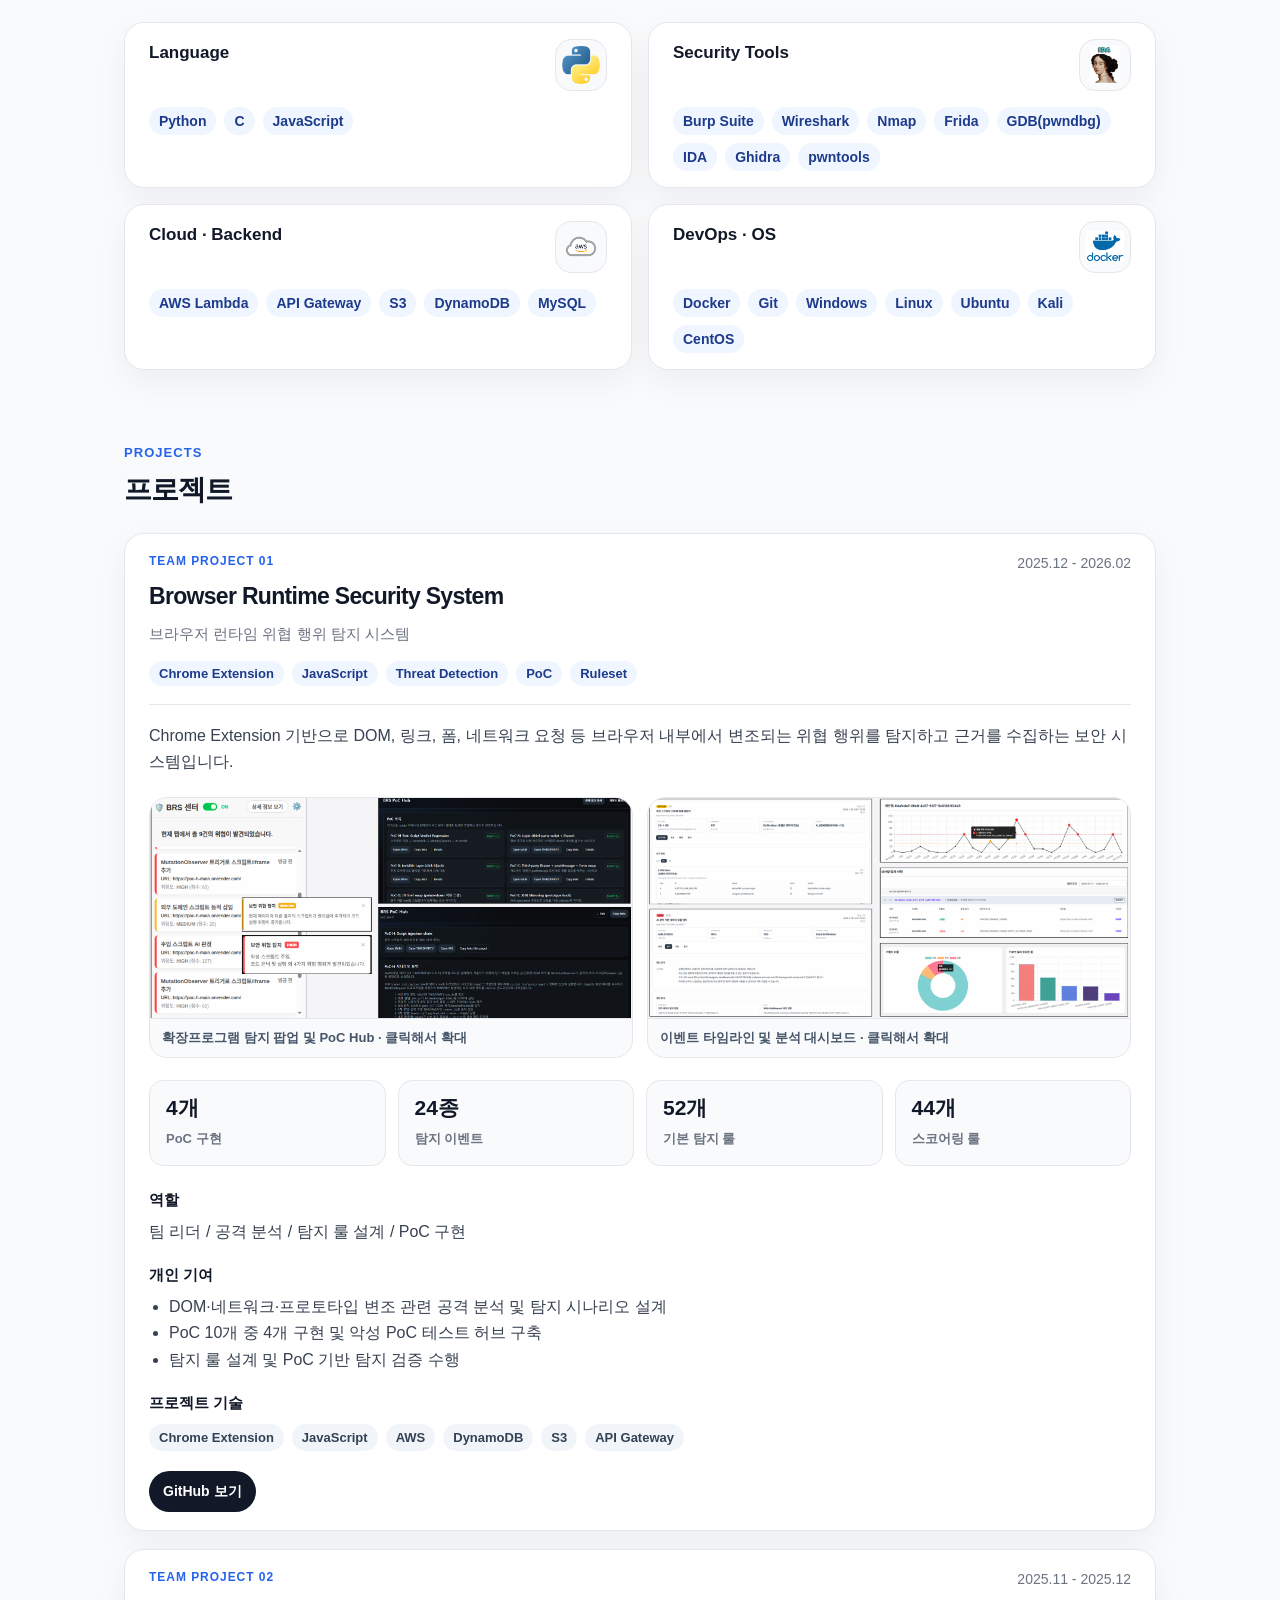
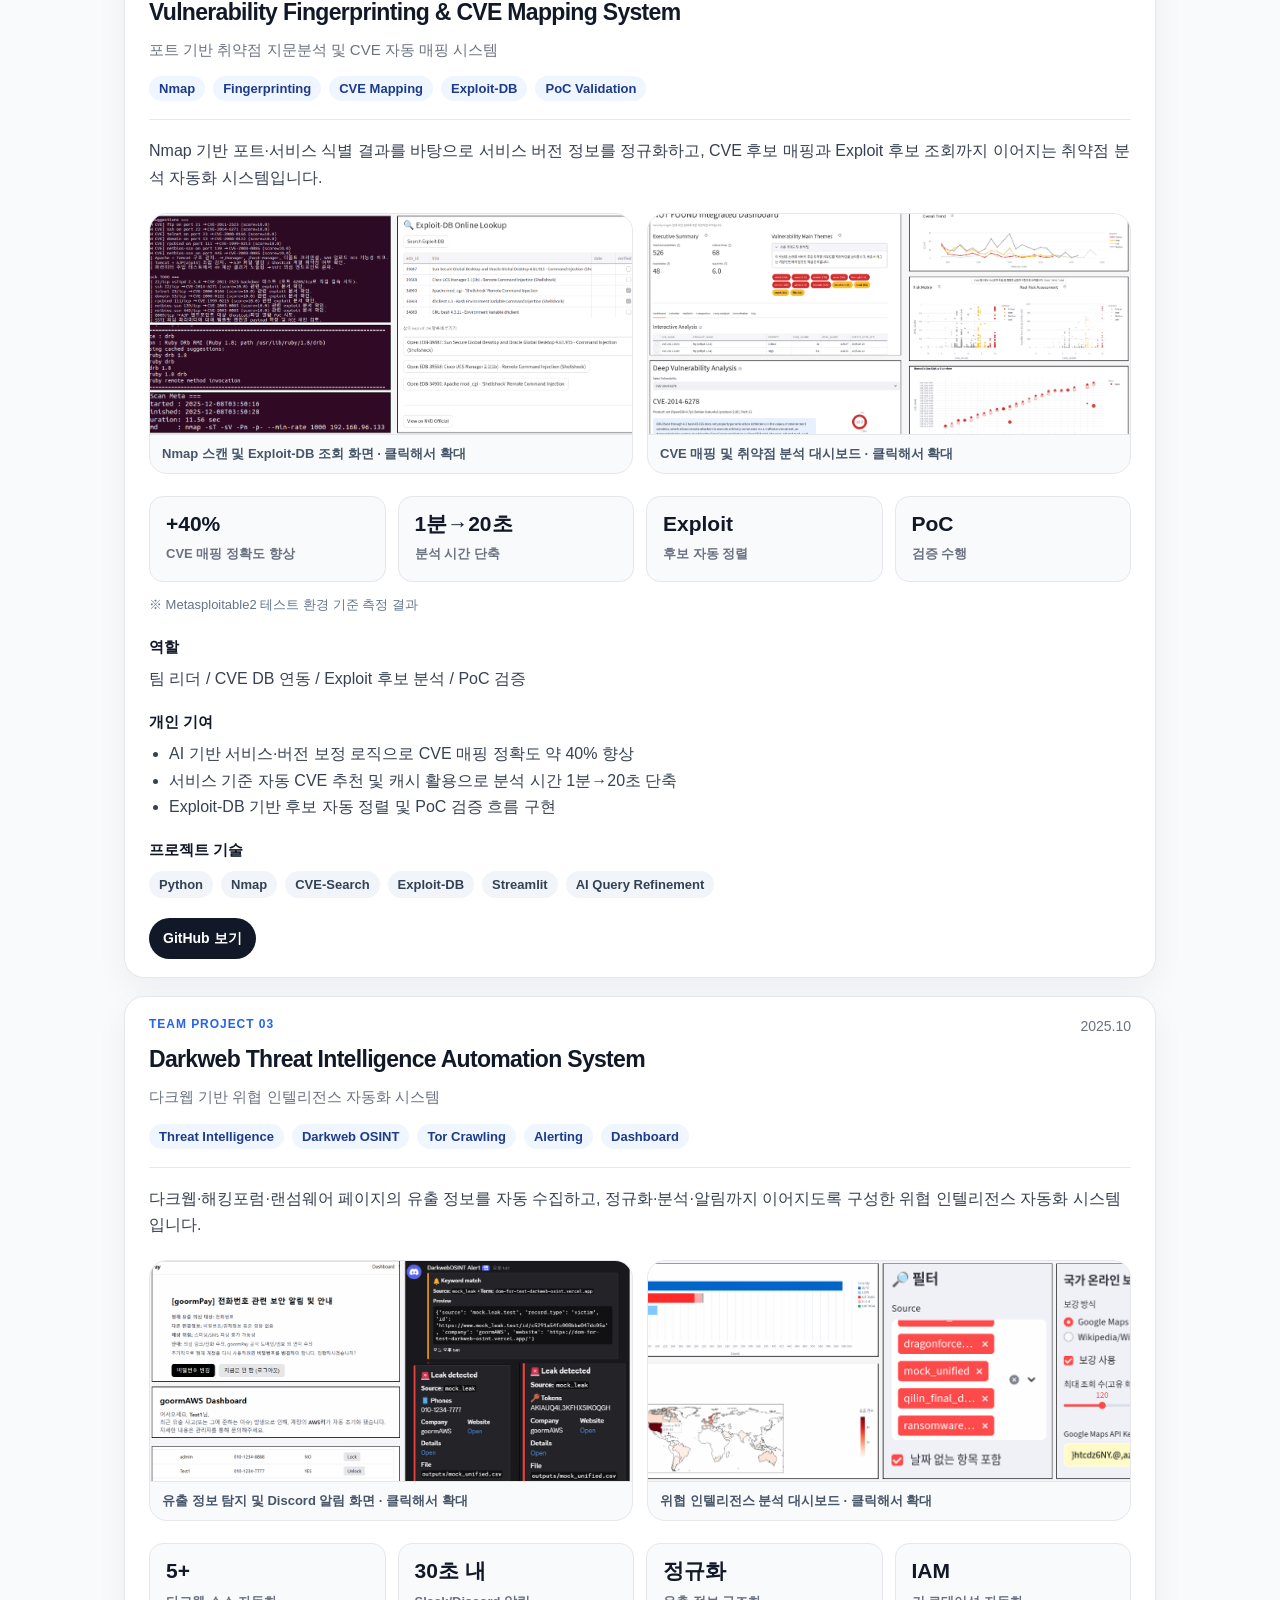
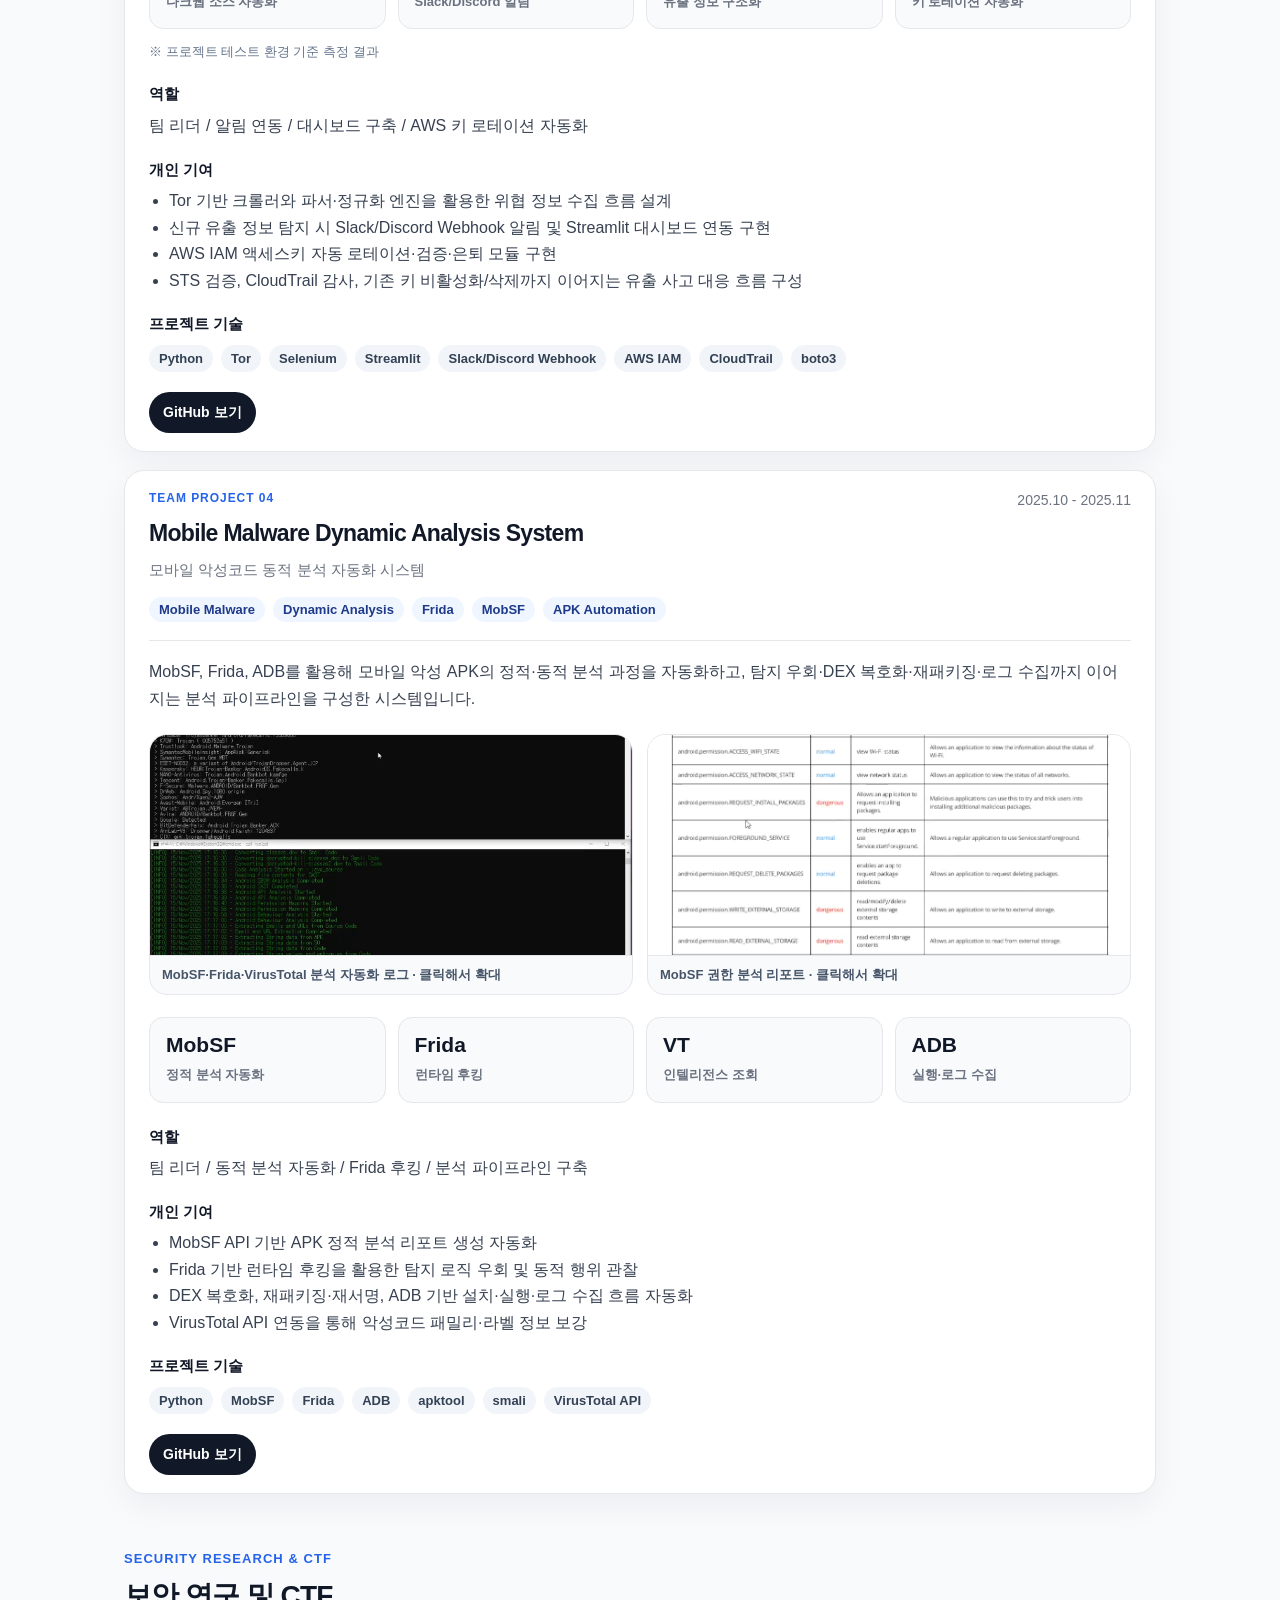
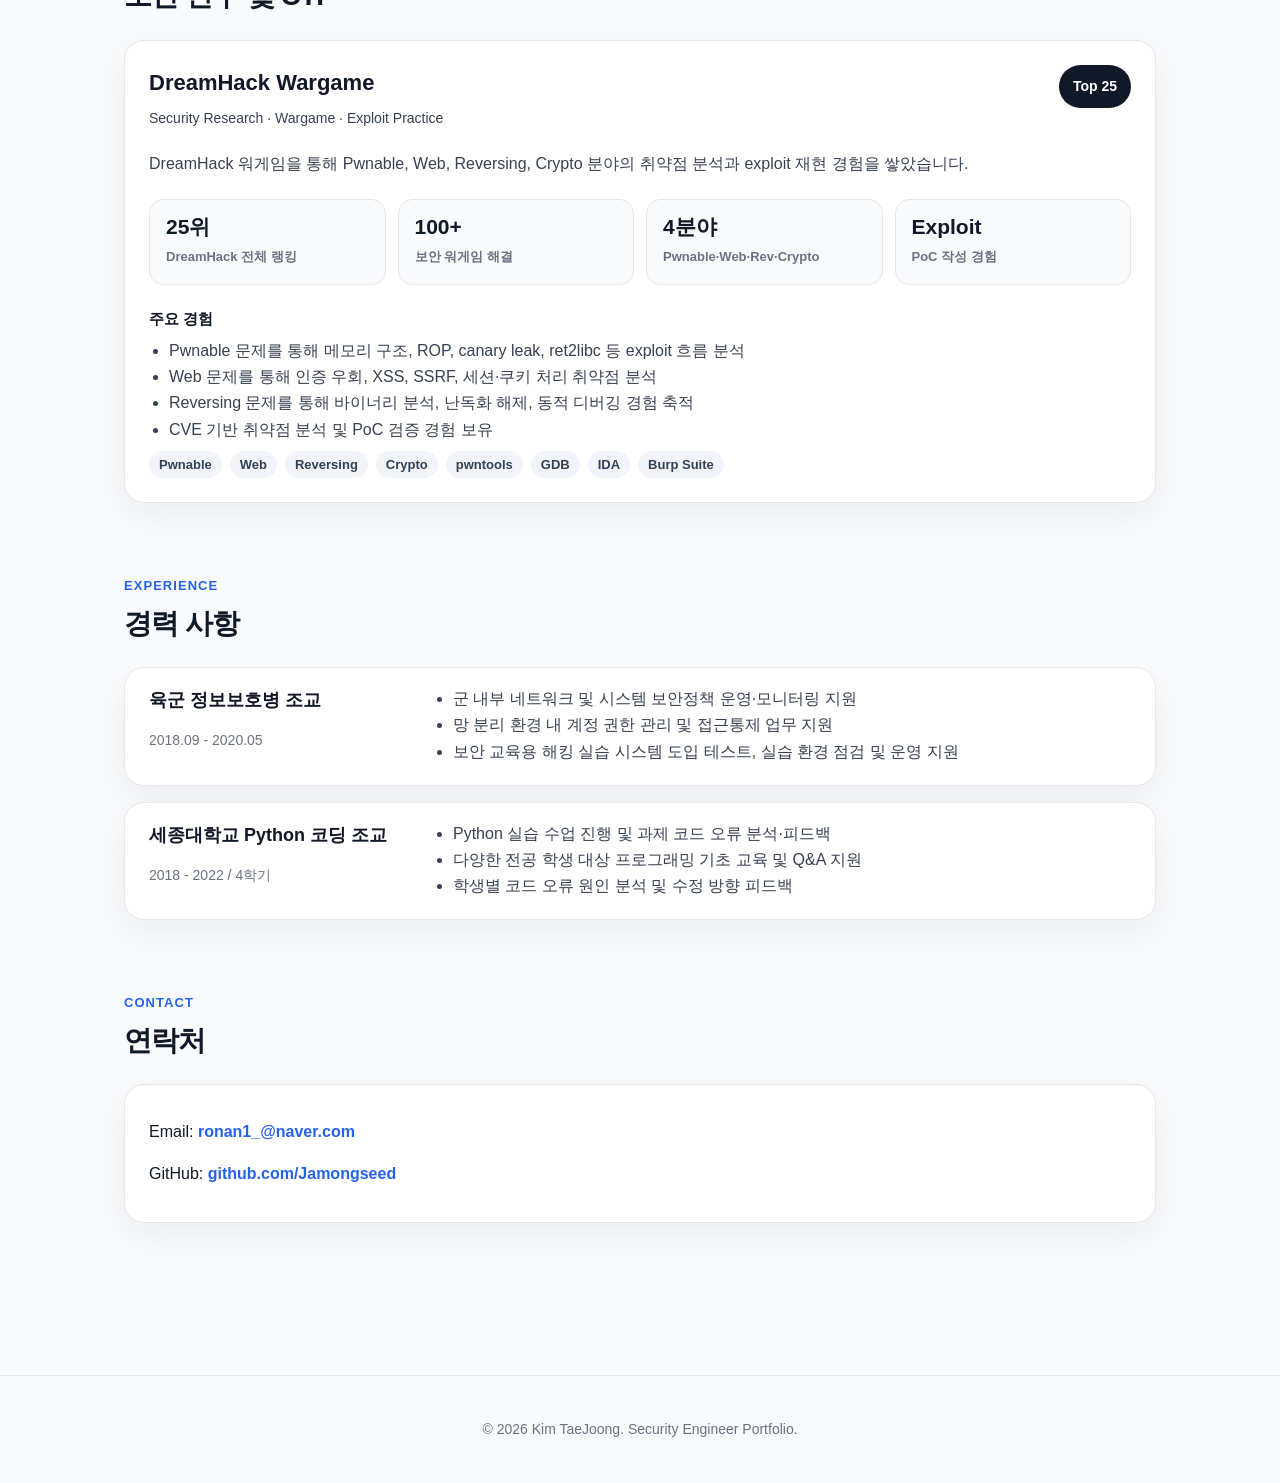
==== commit d575151d: "feat: change projects part 4" ====
--- a/index.html
+++ b/index.html
@@ -15,6 +15,7 @@
         <a href="#education">교육</a>
         <a href="#skills">기술 스택</a>
         <a href="#projects">프로젝트</a>
+        <a href="#ctf">CTF</a>
         <a href="#contact">연락처</a>
       </div>
     </nav>
@@ -467,44 +468,157 @@
     </div>
     </article>
 
-      <article class="project-card">
-        <div class="project-header">
-          <div>
-            <p class="project-label">Team Project 04</p>
-            <h3>Mobile Malware Dynamic Analysis System</h3>
-            <p class="project-subtitle">모바일 악성코드 동적 분석 자동화 시스템</p>
-          </div>
-          <span class="period">2025.10 - 2025.11</span>
-        </div>
-
-        <p class="project-desc">
-          MobSF, Frida, ADB를 활용해 모바일 악성 APK의 정적·동적 분석 과정을 자동화하고,
-          분석 가능한 형태로 APK를 전처리하는 시스템입니다.
+    <article class="project-card">
+    <div class="project-header">
+        <div>
+        <p class="project-label">Team Project 04</p>
+        <h3>Mobile Malware Dynamic Analysis System</h3>
+        <p class="project-subtitle">모바일 악성코드 동적 분석 자동화 시스템</p>
+
+        <div class="project-tags">
+            <span>Mobile Malware</span>
+            <span>Dynamic Analysis</span>
+            <span>Frida</span>
+            <span>MobSF</span>
+            <span>APK Automation</span>
+        </div>
+        </div>
+        <span class="period">2025.10 - 2025.11</span>
+    </div>
+
+    <p class="project-desc">
+        MobSF, Frida, ADB를 활용해 모바일 악성 APK의 정적·동적 분석 과정을 자동화하고,
+        탐지 우회·DEX 복호화·재패키징·로그 수집까지 이어지는 분석 파이프라인을 구성한 시스템입니다.
+    </p>
+
+    <div class="project-gallery">
+        <button class="project-image" type="button" onclick="openLightbox('assets/projects/mobile-dynamic.png', '모바일 악성코드 동적 분석 자동화 실행 화면')">
+            <img src="assets/projects/mobile-dynamic.png" alt="모바일 악성코드 동적 분석 자동화 실행 화면" />
+            <span>MobSF·Frida·VirusTotal 분석 자동화 로그 · 클릭해서 확대</span>
+        </button>
+
+        <button class="project-image" type="button" onclick="openLightbox('assets/projects/mobile-permission.png', '모바일 APK 권한 분석 리포트')">
+            <img src="assets/projects/mobile-permission.png" alt="모바일 APK 권한 분석 리포트" />
+            <span>MobSF 권한 분석 리포트 · 클릭해서 확대</span>
+        </button>
+    </div>
+
+    <div class="metric-grid">
+    <div class="metric-card">
+        <strong>MobSF</strong>
+        <span>정적 분석 자동화</span>
+    </div>
+    <div class="metric-card">
+        <strong>Frida</strong>
+        <span>런타임 후킹</span>
+    </div>
+    <div class="metric-card">
+        <strong>VT</strong>
+        <span>인텔리전스 조회</span>
+    </div>
+    <div class="metric-card">
+        <strong>ADB</strong>
+        <span>실행·로그 수집</span>
+    </div>
+    </div>
+
+    <div class="project-detail">
+        <div>
+        <h4>역할</h4>
+        <p>팀 리더 / 동적 분석 자동화 / Frida 후킹 / 분석 파이프라인 구축</p>
+        </div>
+
+        <div>
+        <h4>개인 기여</h4>
+        <ul>
+            <li>MobSF API 기반 APK 정적 분석 리포트 생성 자동화</li>
+            <li>Frida 기반 런타임 후킹을 활용한 탐지 로직 우회 및 동적 행위 관찰</li>
+            <li>DEX 복호화, 재패키징·재서명, ADB 기반 설치·실행·로그 수집 흐름 자동화</li>
+            <li>VirusTotal API 연동을 통해 악성코드 패밀리·라벨 정보 보강</li>
+        </ul>
+        </div>
+
+        <div>
+        <h4>프로젝트 기술</h4>
+        <div class="project-tech-badges">
+            <span>Python</span>
+            <span>MobSF</span>
+            <span>Frida</span>
+            <span>ADB</span>
+            <span>apktool</span>
+            <span>smali</span>
+            <span>VirusTotal API</span>
+        </div>
+        </div>
+    </div>
+
+    <div class="project-links">
+        <a class="project-button" href="https://github.com/Jamongseed/SemiProject-MobSFAnalysis" target="_blank">GitHub 보기</a>
+    </div>
+    </article>
+
+    <section id="ctf" class="section">
+    <div class="section-title">
+        <p>Security Research & CTF</p>
+        <h2>보안 연구 및 CTF</h2>
+    </div>
+
+    <div class="card ctf-card">
+        <div class="ctf-header">
+        <div>
+            <h3>DreamHack Wargame</h3>
+            <p class="period">Security Research · Wargame · Exploit Practice</p>
+        </div>
+        <div class="ctf-rank">Top 25</div>
+        </div>
+
+        <p class="ctf-desc">
+        DreamHack 워게임을 통해 Pwnable, Web, Reversing, Crypto 분야의 취약점 분석과
+        exploit 재현 경험을 쌓았습니다.
         </p>
 
+        <div class="metric-grid">
+        <div class="metric-card">
+            <strong>25위</strong>
+            <span>DreamHack 전체 랭킹</span>
+        </div>
+        <div class="metric-card">
+            <strong>100+</strong>
+            <span>보안 워게임 해결</span>
+        </div>
+        <div class="metric-card">
+            <strong>4분야</strong>
+            <span>Pwnable·Web·Rev·Crypto</span>
+        </div>
+        <div class="metric-card">
+            <strong>Exploit</strong>
+            <span>PoC 작성 경험</span>
+        </div>
+        </div>
+
         <div class="project-detail">
-          <div>
-            <h4>역할</h4>
-            <p>팀 리더 / 동적 분석 / Frida 후킹 / 분석 파이프라인 구축</p>
-          </div>
-          <div>
-            <h4>핵심 기여</h4>
+        <div>
+            <h4>주요 경험</h4>
             <ul>
-              <li>DEX 복호화, 탐지 로직 우회, 재패키징·재서명 흐름 자동화</li>
-              <li>Frida 기반 런타임 후킹 및 동적 행위 수집 흐름 구성</li>
-              <li>MobSF API 기반 정적 분석 리포트 생성 자동화</li>
+            <li>Pwnable 문제를 통해 메모리 구조, ROP, canary leak, ret2libc 등 exploit 흐름 분석</li>
+            <li>Web 문제를 통해 인증 우회, XSS, SSRF, 세션·쿠키 처리 취약점 분석</li>
+            <li>Reversing 문제를 통해 바이너리 분석, 난독화 해제, 동적 디버깅 경험 축적</li>
+            <li>CVE 기반 취약점 분석 및 PoC 검증 경험 보유</li>
             </ul>
-          </div>
-          <div>
-            <h4>기술</h4>
-            <p>Python, MobSF, Frida, ADB, apktool, smali, VirusTotal API</p>
-          </div>
-        </div>
-
-        <div class="project-links">
-          <a href="https://github.com/Jamongseed/SemiProject-MobSFAnalysis" target="_blank">GitHub</a>
-        </div>
-      </article>
+        </div>
+        </div>
+
+        <div class="project-tech-badges">
+        <span>Pwnable</span>
+        <span>Web</span>
+        <span>Reversing</span>
+        <span>Crypto</span>
+        <span>pwntools</span>
+        <span>GDB</span>
+        <span>IDA</span>
+        <span>Burp Suite</span>
+        </div>
+    </div>
     </section>
 
     <section id="experience" class="section">
--- a/style.css
+++ b/style.css
@@ -637,6 +637,41 @@
   text-decoration: underline;
 }
 
+.ctf-card {
+  padding: 24px;
+}
+
+.ctf-header {
+  display: flex;
+  align-items: flex-start;
+  justify-content: space-between;
+  gap: 20px;
+  margin-bottom: 16px;
+}
+
+.ctf-header h3 {
+  margin: 0 0 6px;
+  font-size: 22px;
+}
+
+.ctf-rank {
+  display: inline-flex;
+  align-items: center;
+  justify-content: center;
+  padding: 10px 14px;
+  border-radius: 999px;
+  background: #111827;
+  color: #ffffff;
+  font-size: 14px;
+  font-weight: 800;
+  white-space: nowrap;
+}
+
+.ctf-desc {
+  margin: 0 0 20px;
+  color: #374151;
+}
+
 .timeline {
   display: grid;
   gap: 16px;
@@ -752,4 +787,8 @@
   .lightbox {
     padding: 16px;
   }
+
+  .ctf-header {
+    flex-direction: column;
+  }
 }
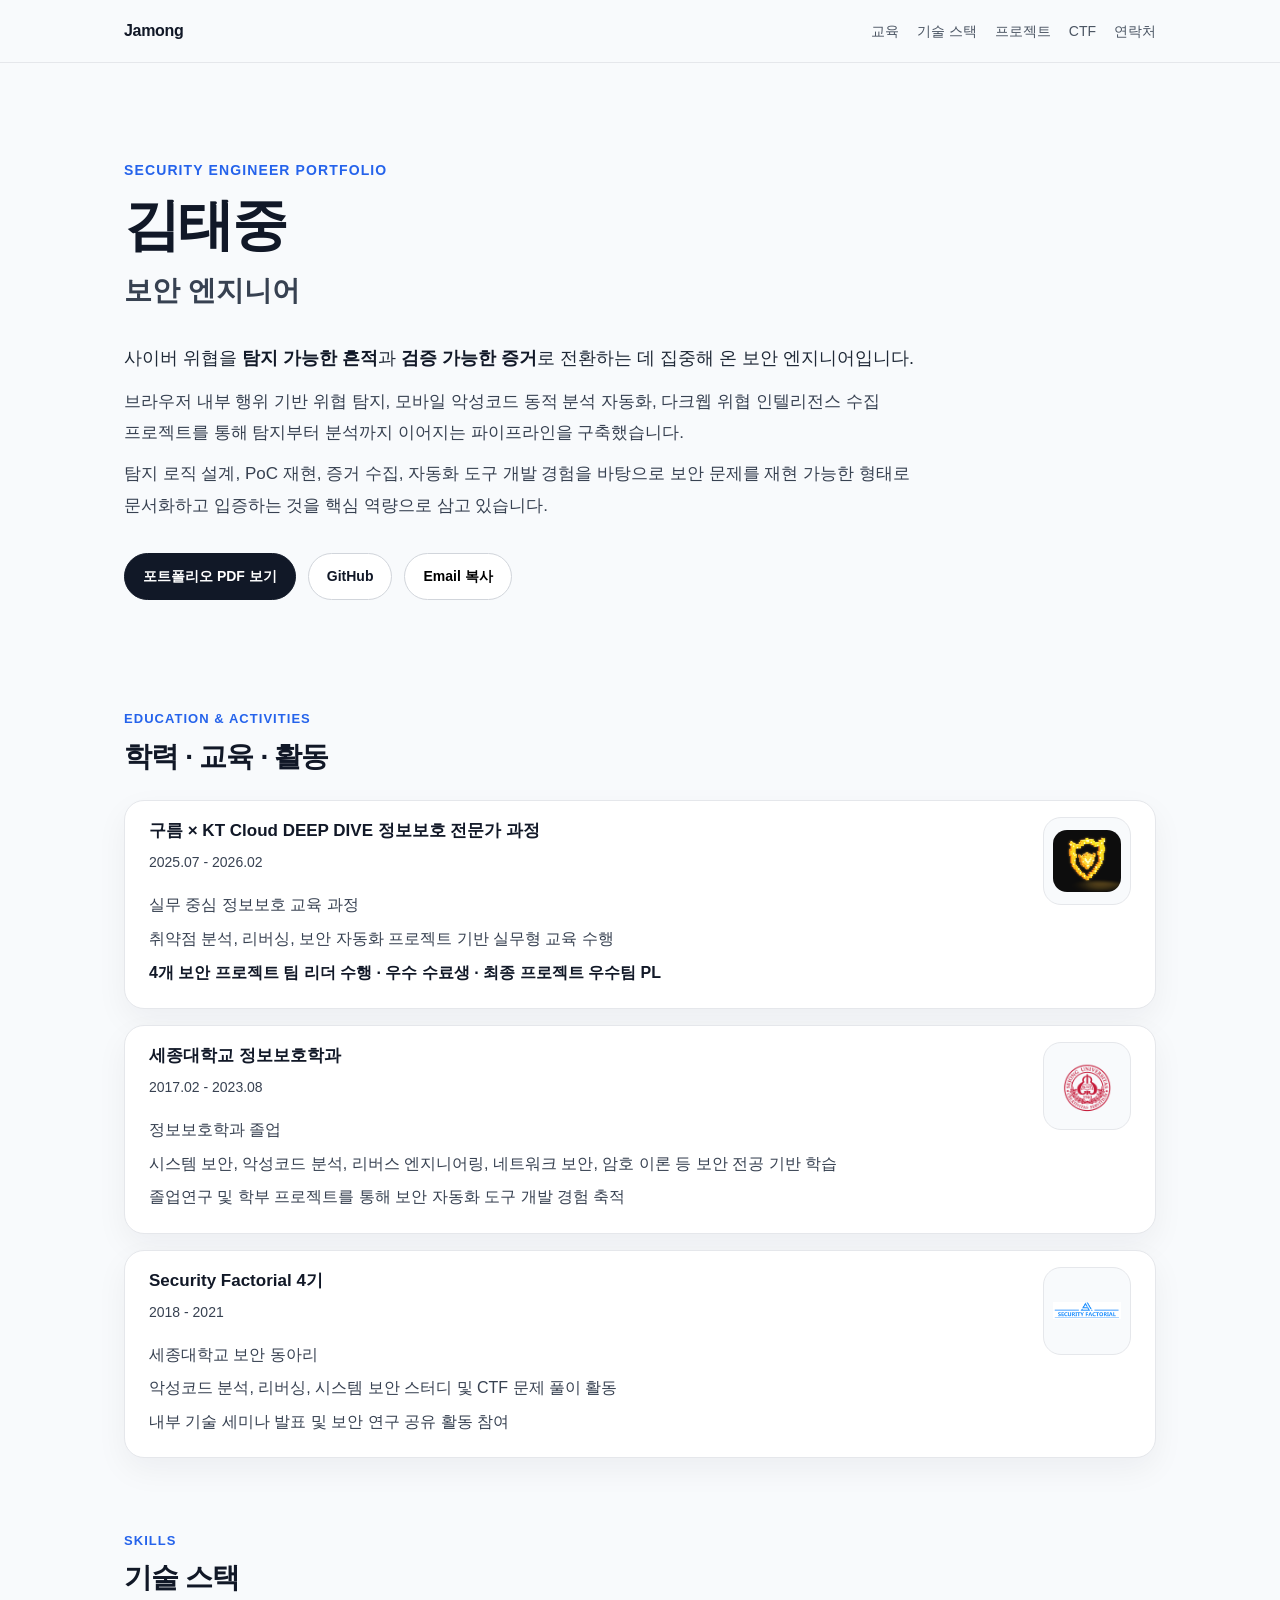
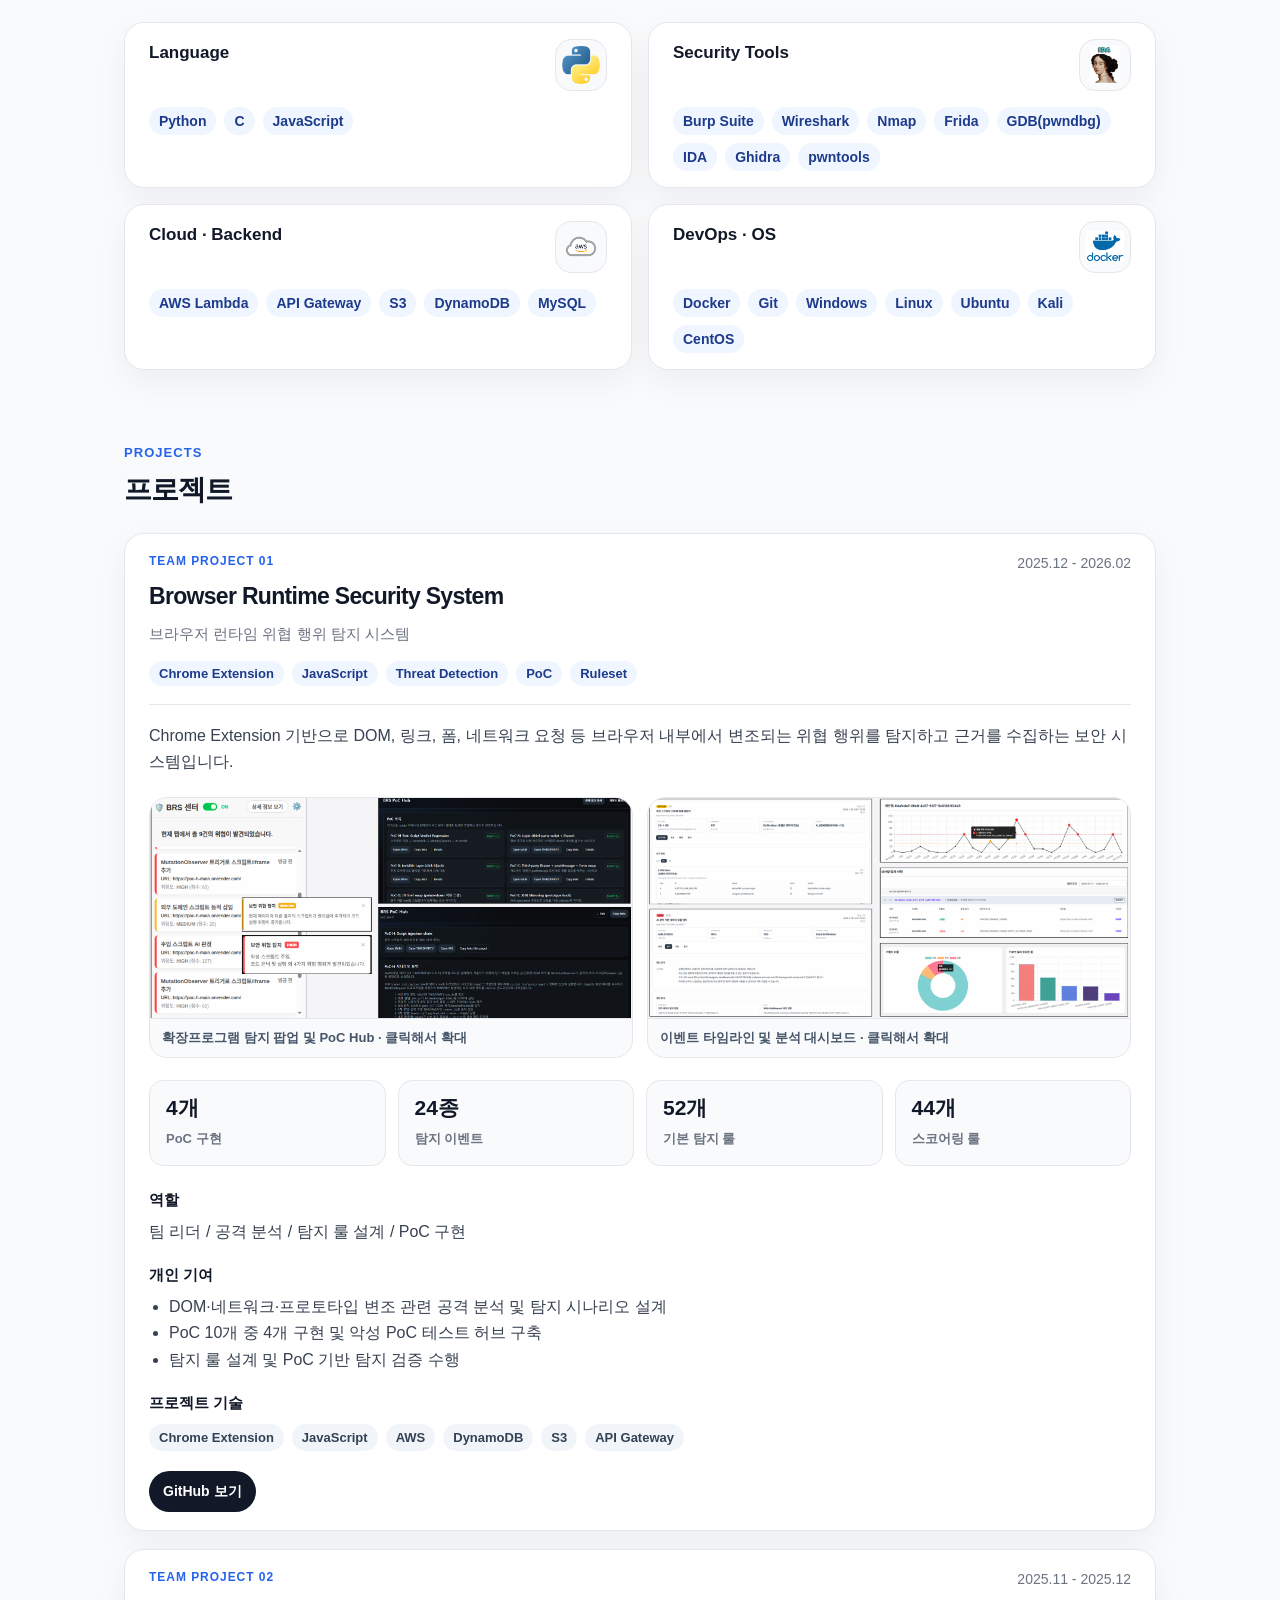
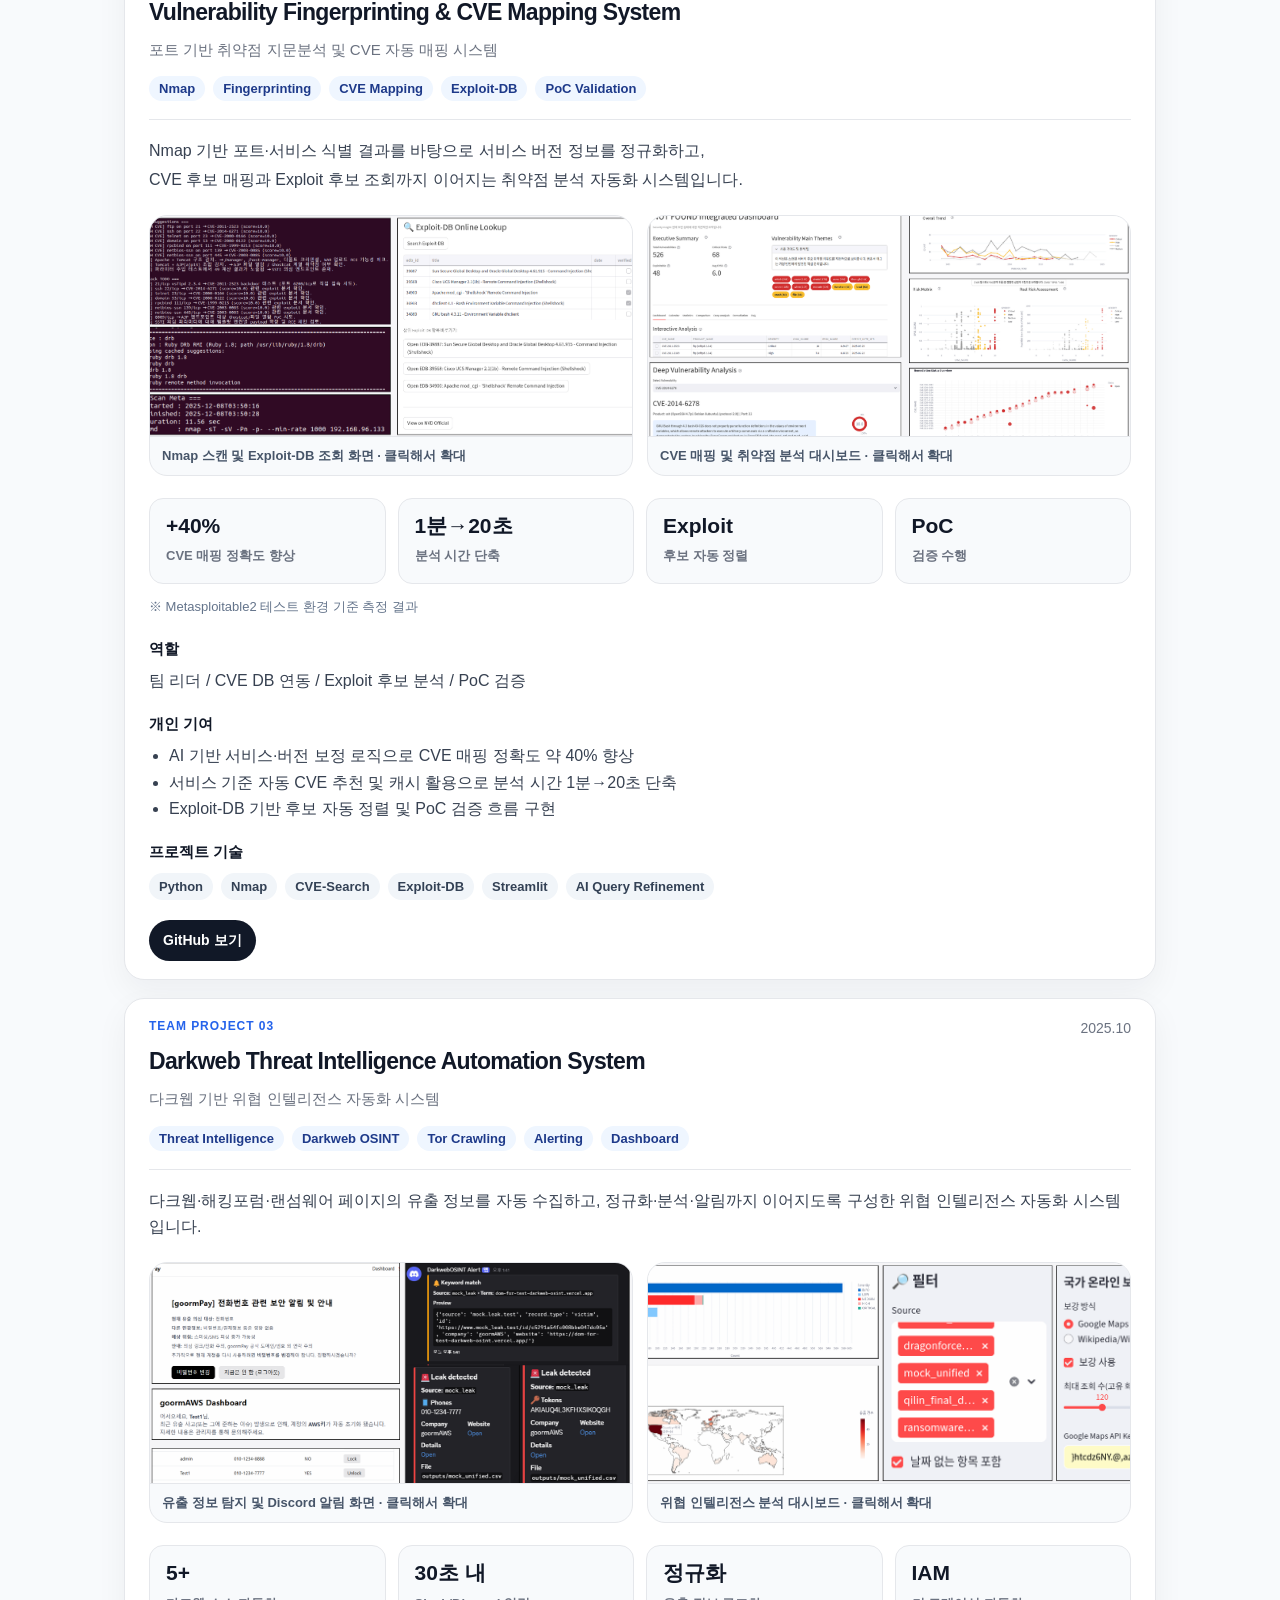
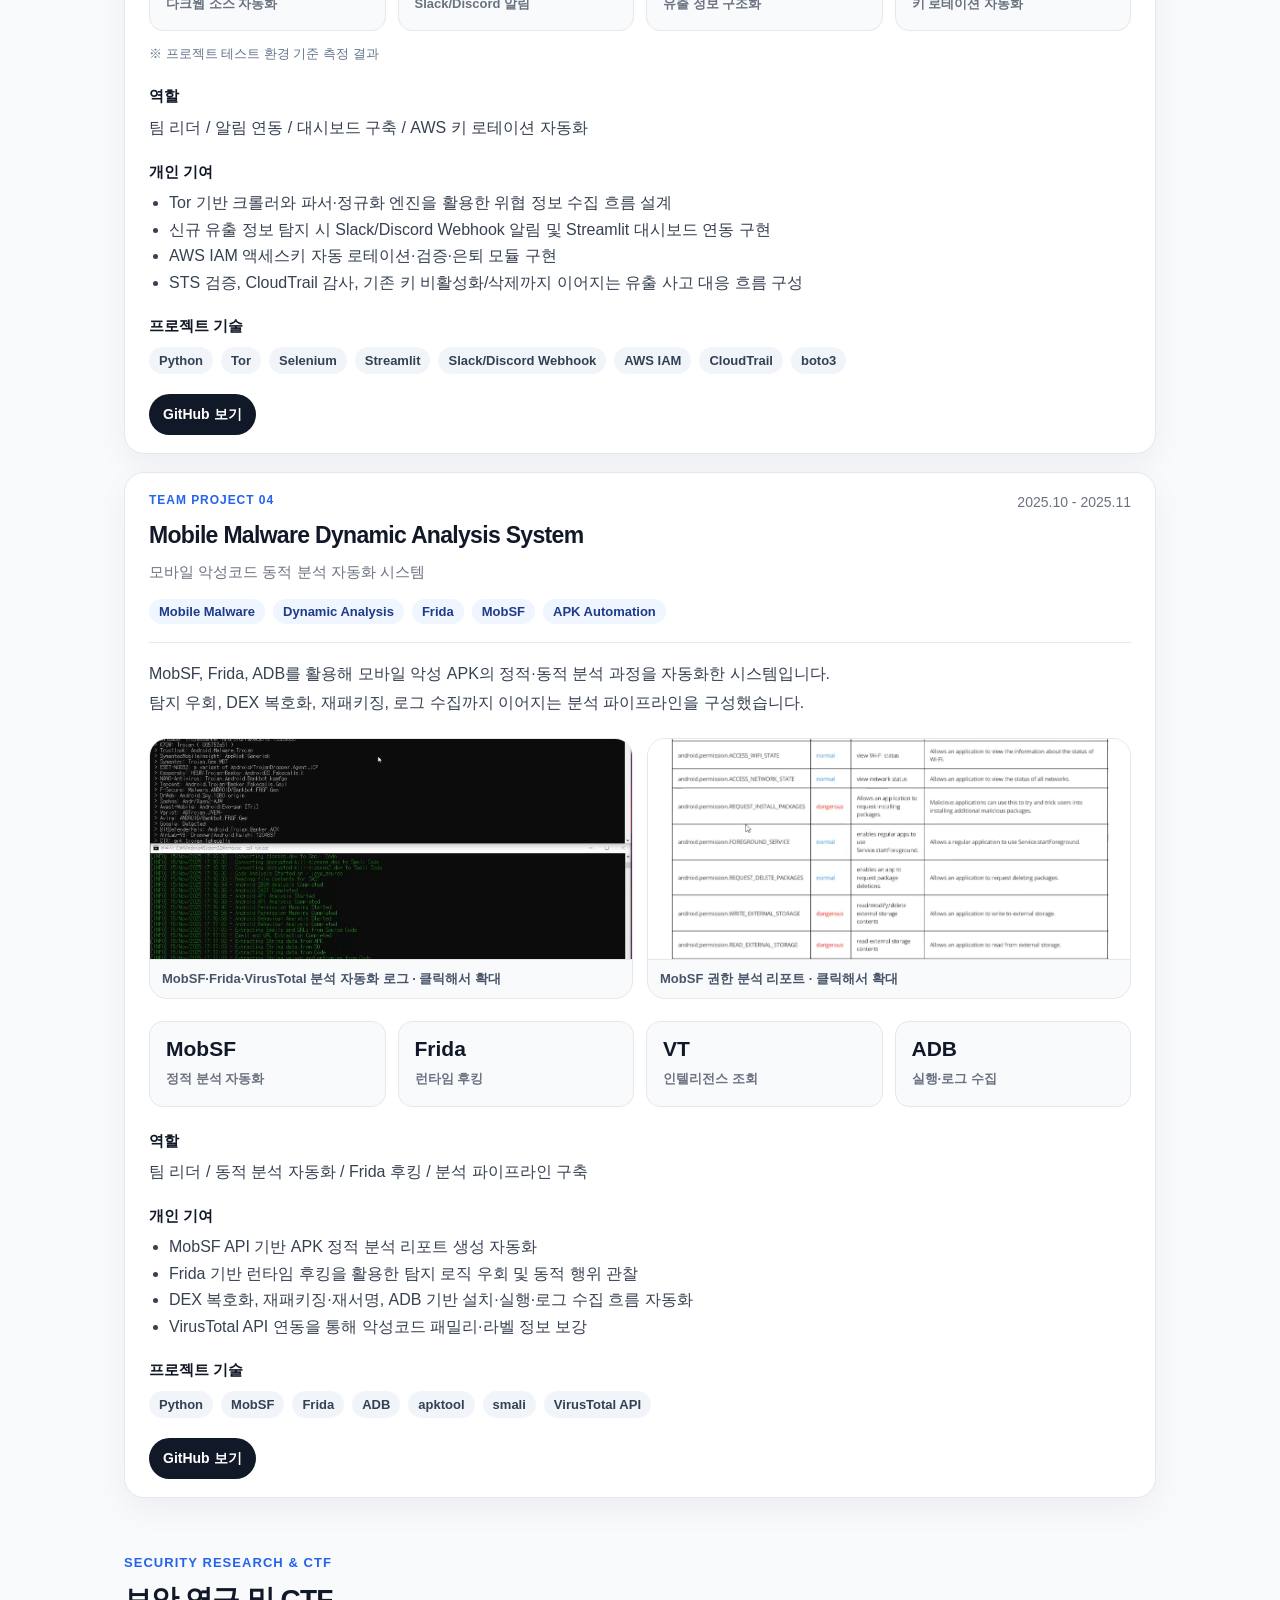
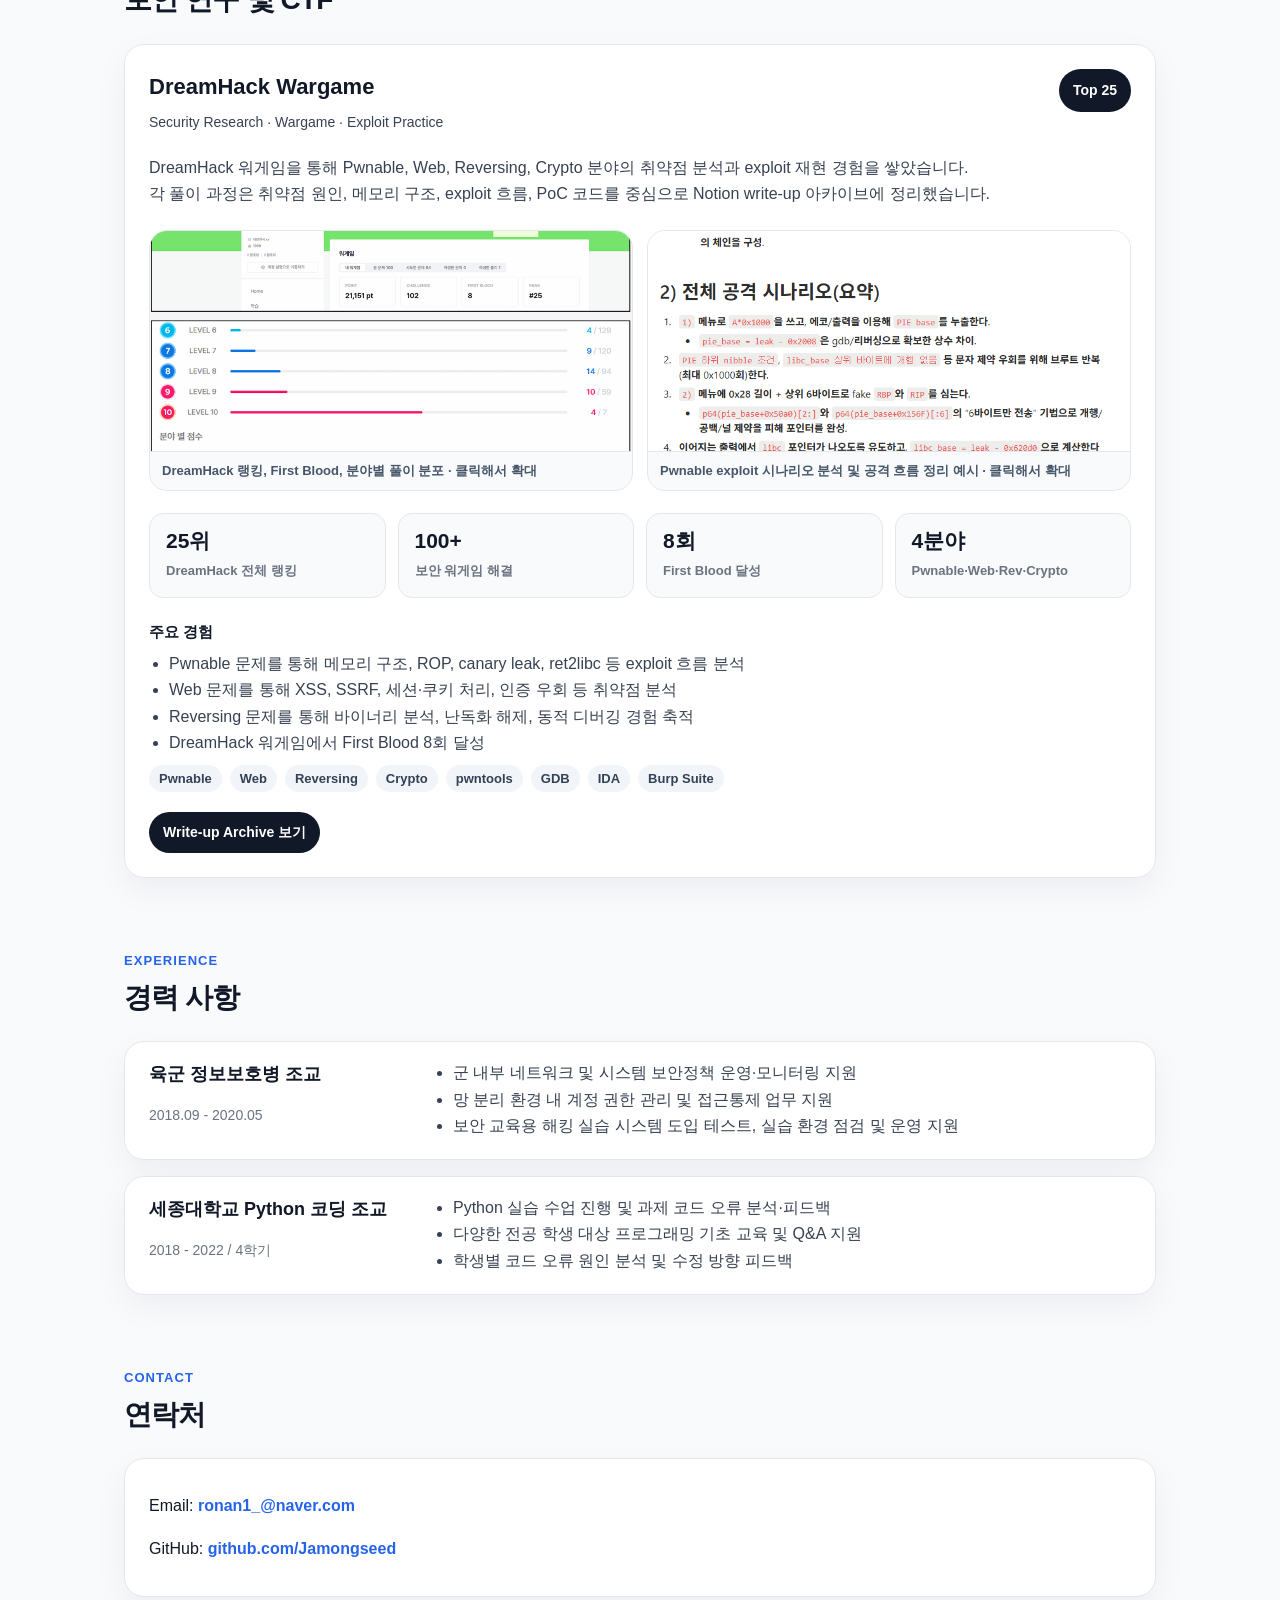
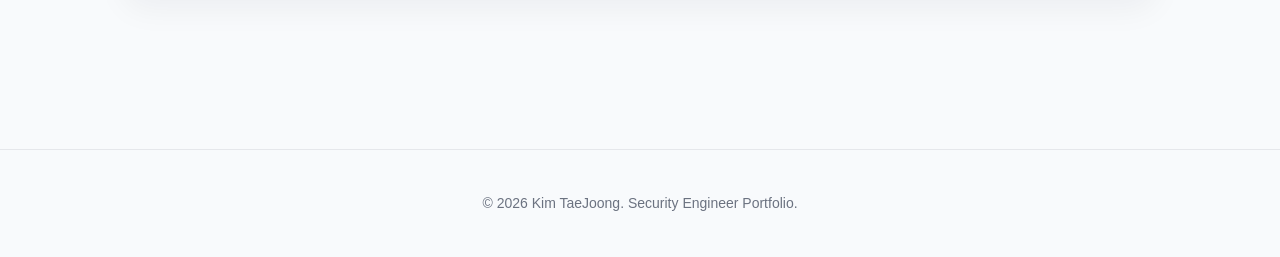
==== commit 35947d91: "feat: change ctf part" ====
--- a/index.html
+++ b/index.html
@@ -303,6 +303,10 @@
 
     <p class="project-desc">
         Nmap 기반 포트·서비스 식별 결과를 바탕으로 서비스 버전 정보를 정규화하고,
+        
+    </p>
+
+    <p class="project-desc sub">
         CVE 후보 매핑과 Exploit 후보 조회까지 이어지는 취약점 분석 자동화 시스템입니다.
     </p>
 
@@ -487,8 +491,11 @@
     </div>
 
     <p class="project-desc">
-        MobSF, Frida, ADB를 활용해 모바일 악성 APK의 정적·동적 분석 과정을 자동화하고,
-        탐지 우회·DEX 복호화·재패키징·로그 수집까지 이어지는 분석 파이프라인을 구성한 시스템입니다.
+    MobSF, Frida, ADB를 활용해 모바일 악성 APK의 정적·동적 분석 과정을 자동화한 시스템입니다.
+    </p>
+
+    <p class="project-desc sub">
+    탐지 우회, DEX 복호화, 재패키징, 로그 수집까지 이어지는 분석 파이프라인을 구성했습니다.
     </p>
 
     <div class="project-gallery">
@@ -573,9 +580,24 @@
         </div>
 
         <p class="ctf-desc">
-        DreamHack 워게임을 통해 Pwnable, Web, Reversing, Crypto 분야의 취약점 분석과
-        exploit 재현 경험을 쌓았습니다.
+        DreamHack 워게임을 통해 Pwnable, Web, Reversing, Crypto 분야의 취약점 분석과 exploit 재현 경험을 쌓았습니다.
         </p>
+
+        <p class="ctf-desc sub">
+        각 풀이 과정은 취약점 원인, 메모리 구조, exploit 흐름, PoC 코드를 중심으로 Notion write-up 아카이브에 정리했습니다.
+        </p>
+
+        <div class="project-gallery">
+        <button class="project-image" type="button" onclick="openLightbox('assets/projects/dreamhack-profile.png', 'DreamHack Wargame 프로필 및 풀이 분포')">
+            <img src="assets/projects/dreamhack-profile.png" alt="DreamHack Wargame 프로필 및 풀이 분포" />
+            <span>DreamHack 랭킹, First Blood, 분야별 풀이 분포 · 클릭해서 확대</span>
+        </button>
+
+        <button class="project-image" type="button" onclick="openLightbox('assets/projects/ctf-exploit-summary.png', 'CTF exploit 시나리오 분석 예시')">
+            <img src="assets/projects/ctf-exploit-summary.png" alt="CTF exploit 시나리오 분석 예시" />
+            <span>Pwnable exploit 시나리오 분석 및 공격 흐름 정리 예시 · 클릭해서 확대</span>
+        </button>
+        </div>
 
         <div class="metric-grid">
         <div class="metric-card">
@@ -587,12 +609,12 @@
             <span>보안 워게임 해결</span>
         </div>
         <div class="metric-card">
+            <strong>8회</strong>
+            <span>First Blood 달성</span>
+        </div>
+        <div class="metric-card">
             <strong>4분야</strong>
             <span>Pwnable·Web·Rev·Crypto</span>
-        </div>
-        <div class="metric-card">
-            <strong>Exploit</strong>
-            <span>PoC 작성 경험</span>
         </div>
         </div>
 
@@ -601,9 +623,9 @@
             <h4>주요 경험</h4>
             <ul>
             <li>Pwnable 문제를 통해 메모리 구조, ROP, canary leak, ret2libc 등 exploit 흐름 분석</li>
-            <li>Web 문제를 통해 인증 우회, XSS, SSRF, 세션·쿠키 처리 취약점 분석</li>
+            <li>Web 문제를 통해 XSS, SSRF, 세션·쿠키 처리, 인증 우회 등 취약점 분석</li>
             <li>Reversing 문제를 통해 바이너리 분석, 난독화 해제, 동적 디버깅 경험 축적</li>
-            <li>CVE 기반 취약점 분석 및 PoC 검증 경험 보유</li>
+            <li>DreamHack 워게임에서 First Blood 8회 달성</li>
             </ul>
         </div>
         </div>
@@ -617,6 +639,12 @@
         <span>GDB</span>
         <span>IDA</span>
         <span>Burp Suite</span>
+        </div>
+
+        <div class="project-links">
+        <a class="project-button" href="https://ahead-krypton-19d.notion.site/DreamHack-CTF-Exploit-Research-Archive-2c044e52b3b380378493cf1f728bce6c" target="_blank">
+            Write-up Archive 보기
+        </a>
         </div>
     </div>
     </section>
--- a/style.css
+++ b/style.css
@@ -599,6 +599,11 @@
   color: #374151;
 }
 
+.project-desc.sub {
+  margin-top: -18px;
+  color: #374151;
+}
+
 .project-detail {
   display: grid;
   gap: 18px;
@@ -672,6 +677,11 @@
   color: #374151;
 }
 
+.ctf-desc.sub {
+  margin-top: -5px;
+  color: #374151;
+}
+
 .timeline {
   display: grid;
   gap: 16px;
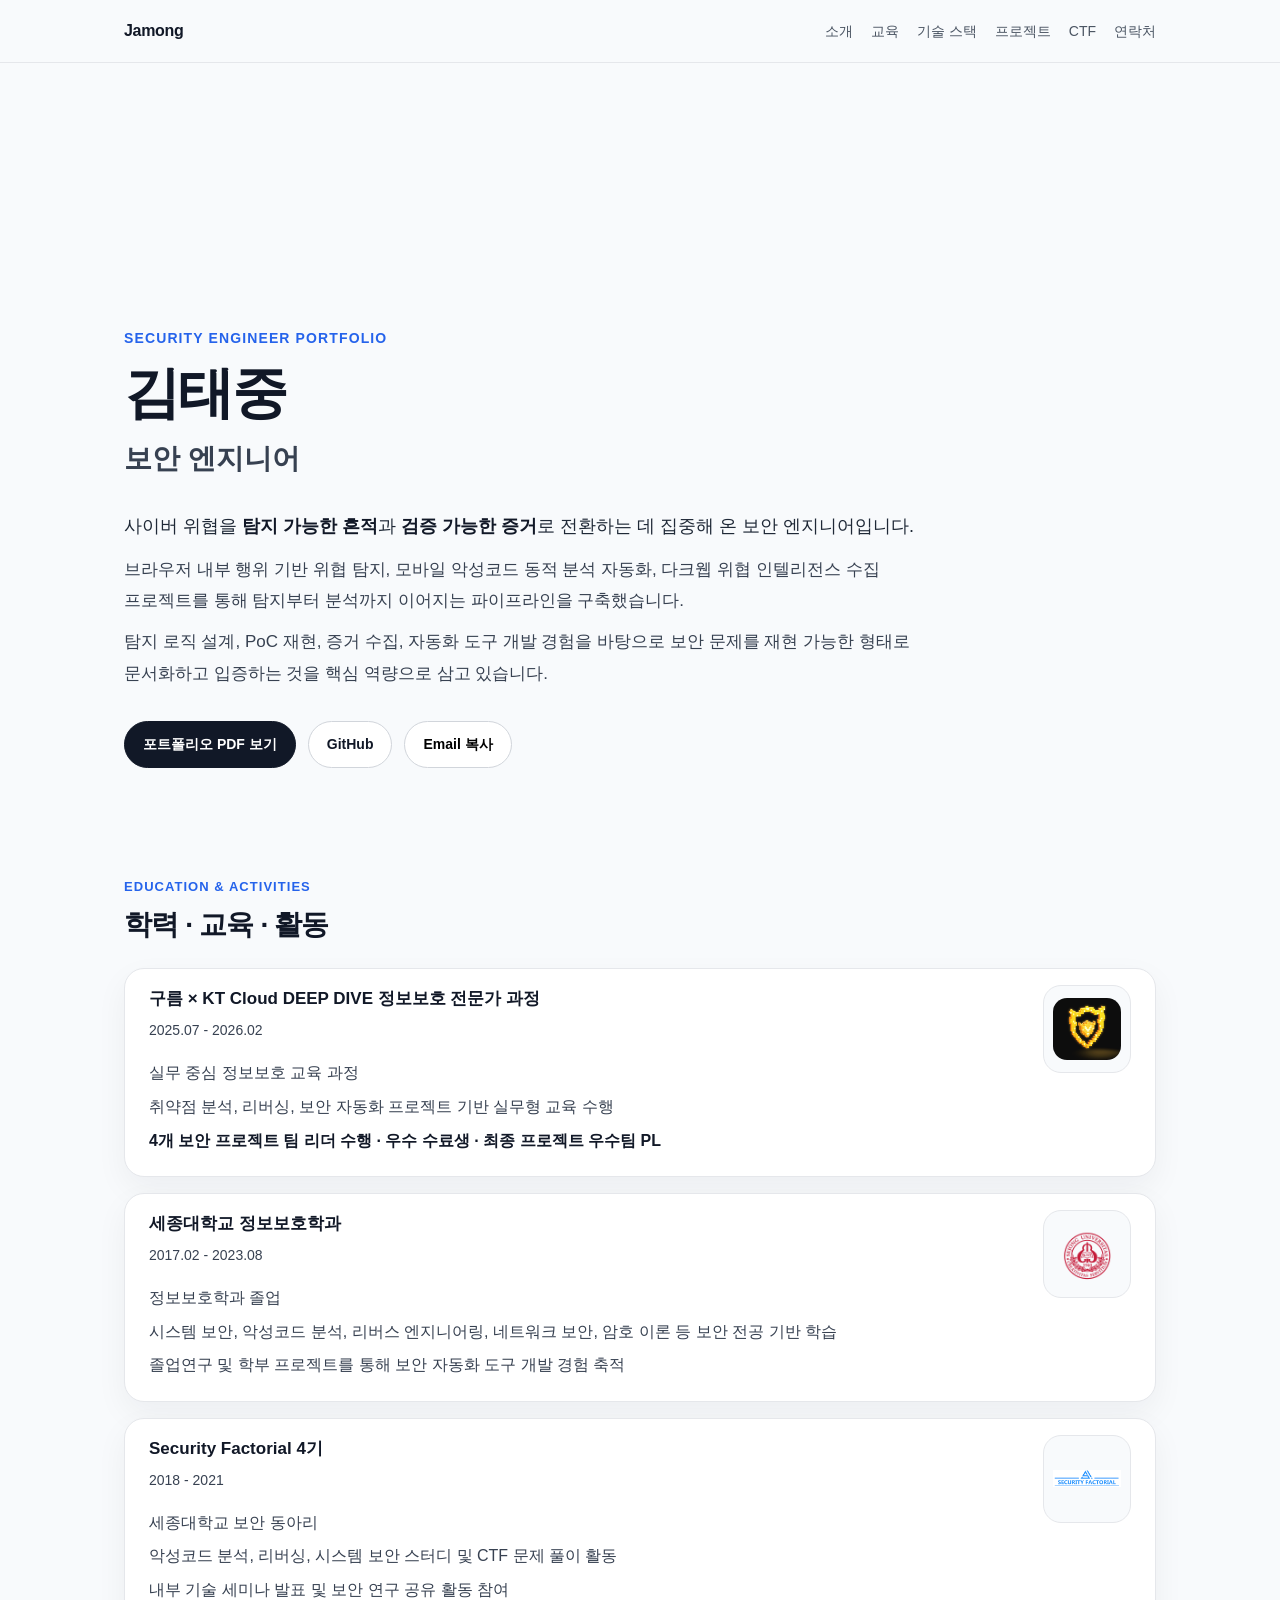
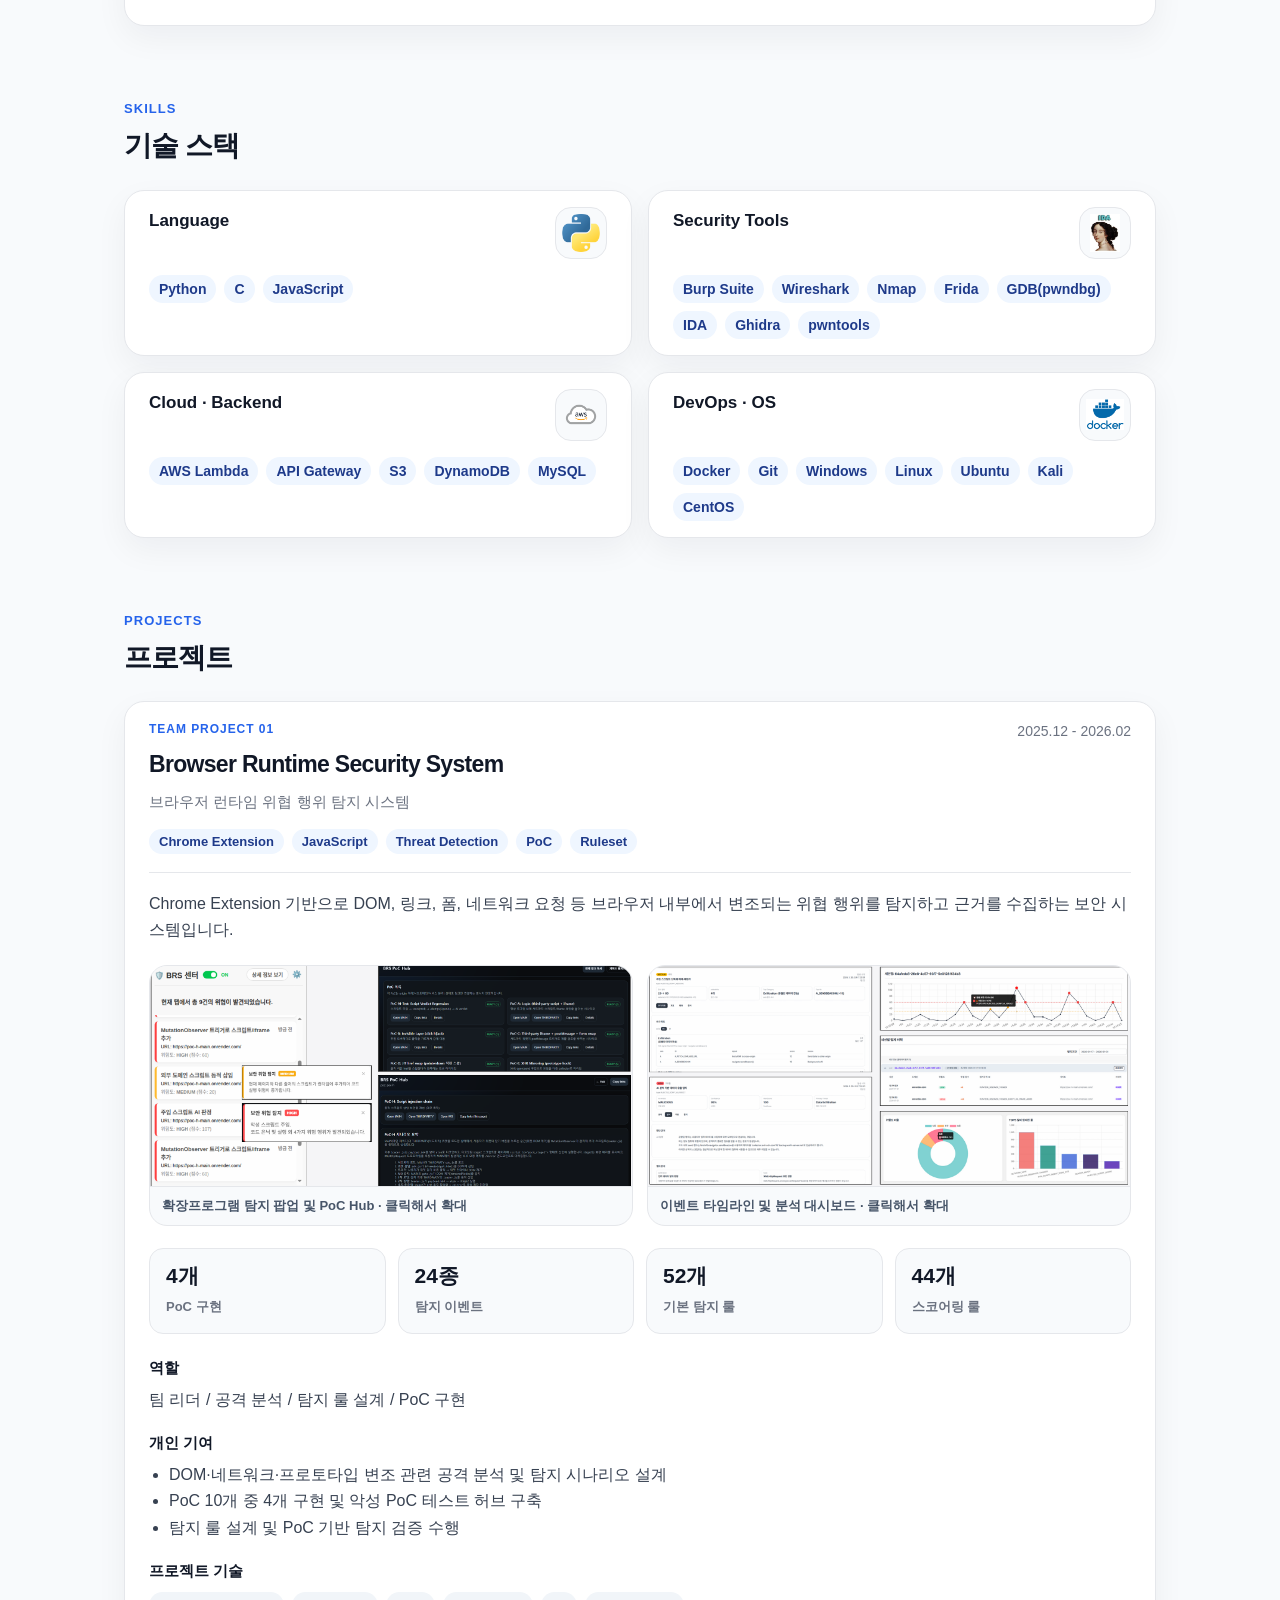
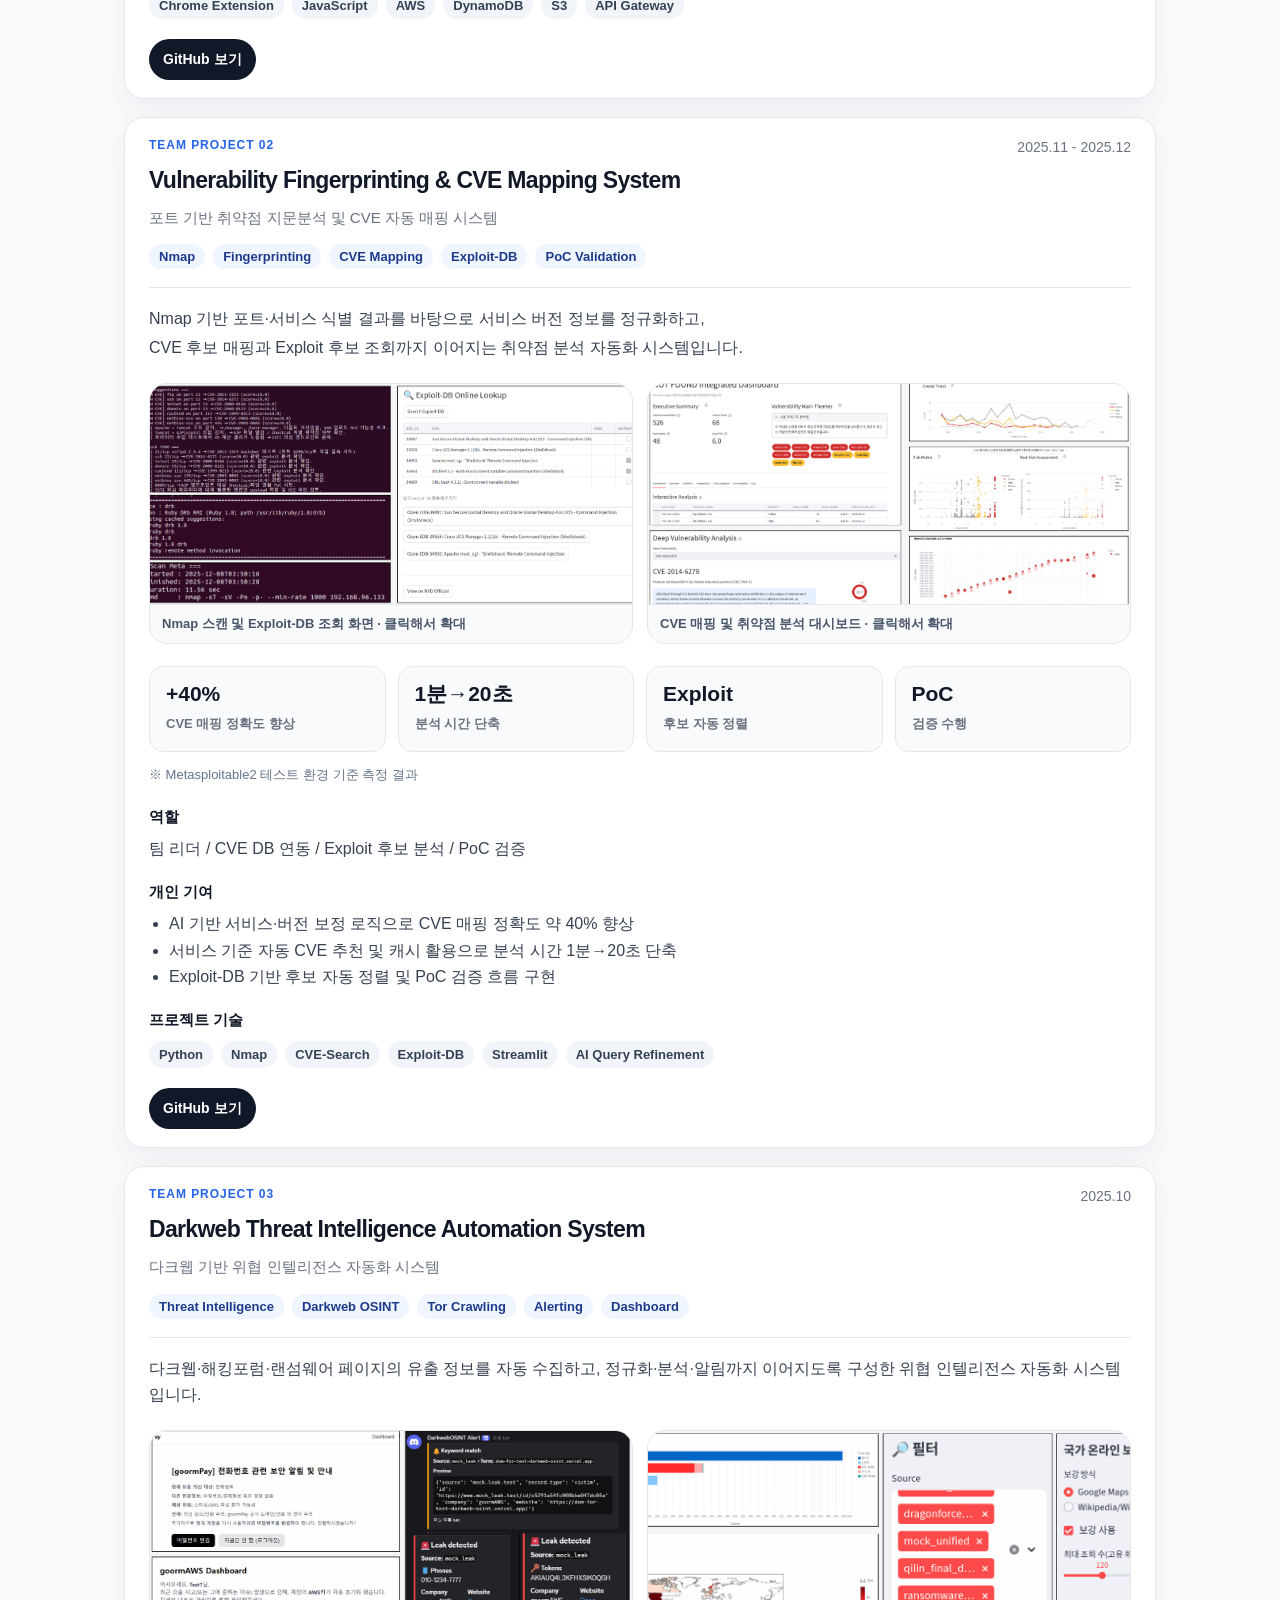
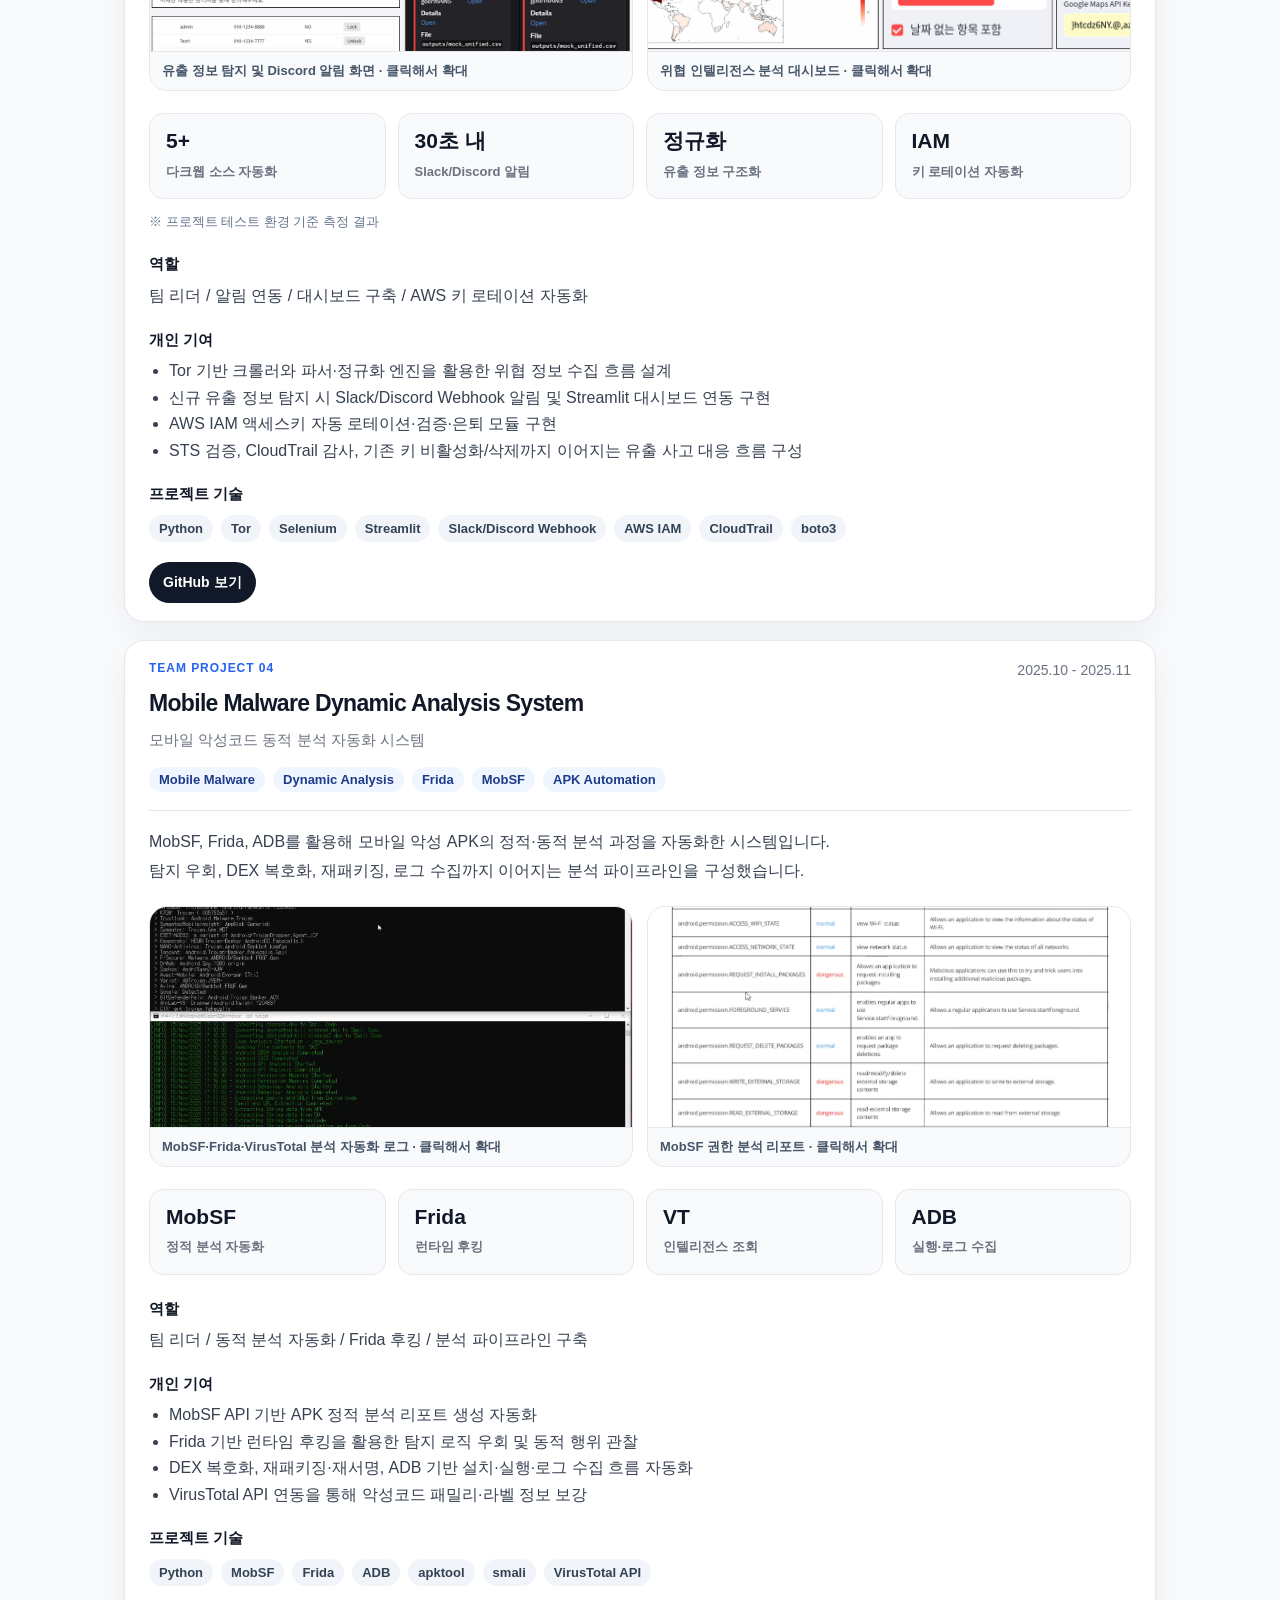
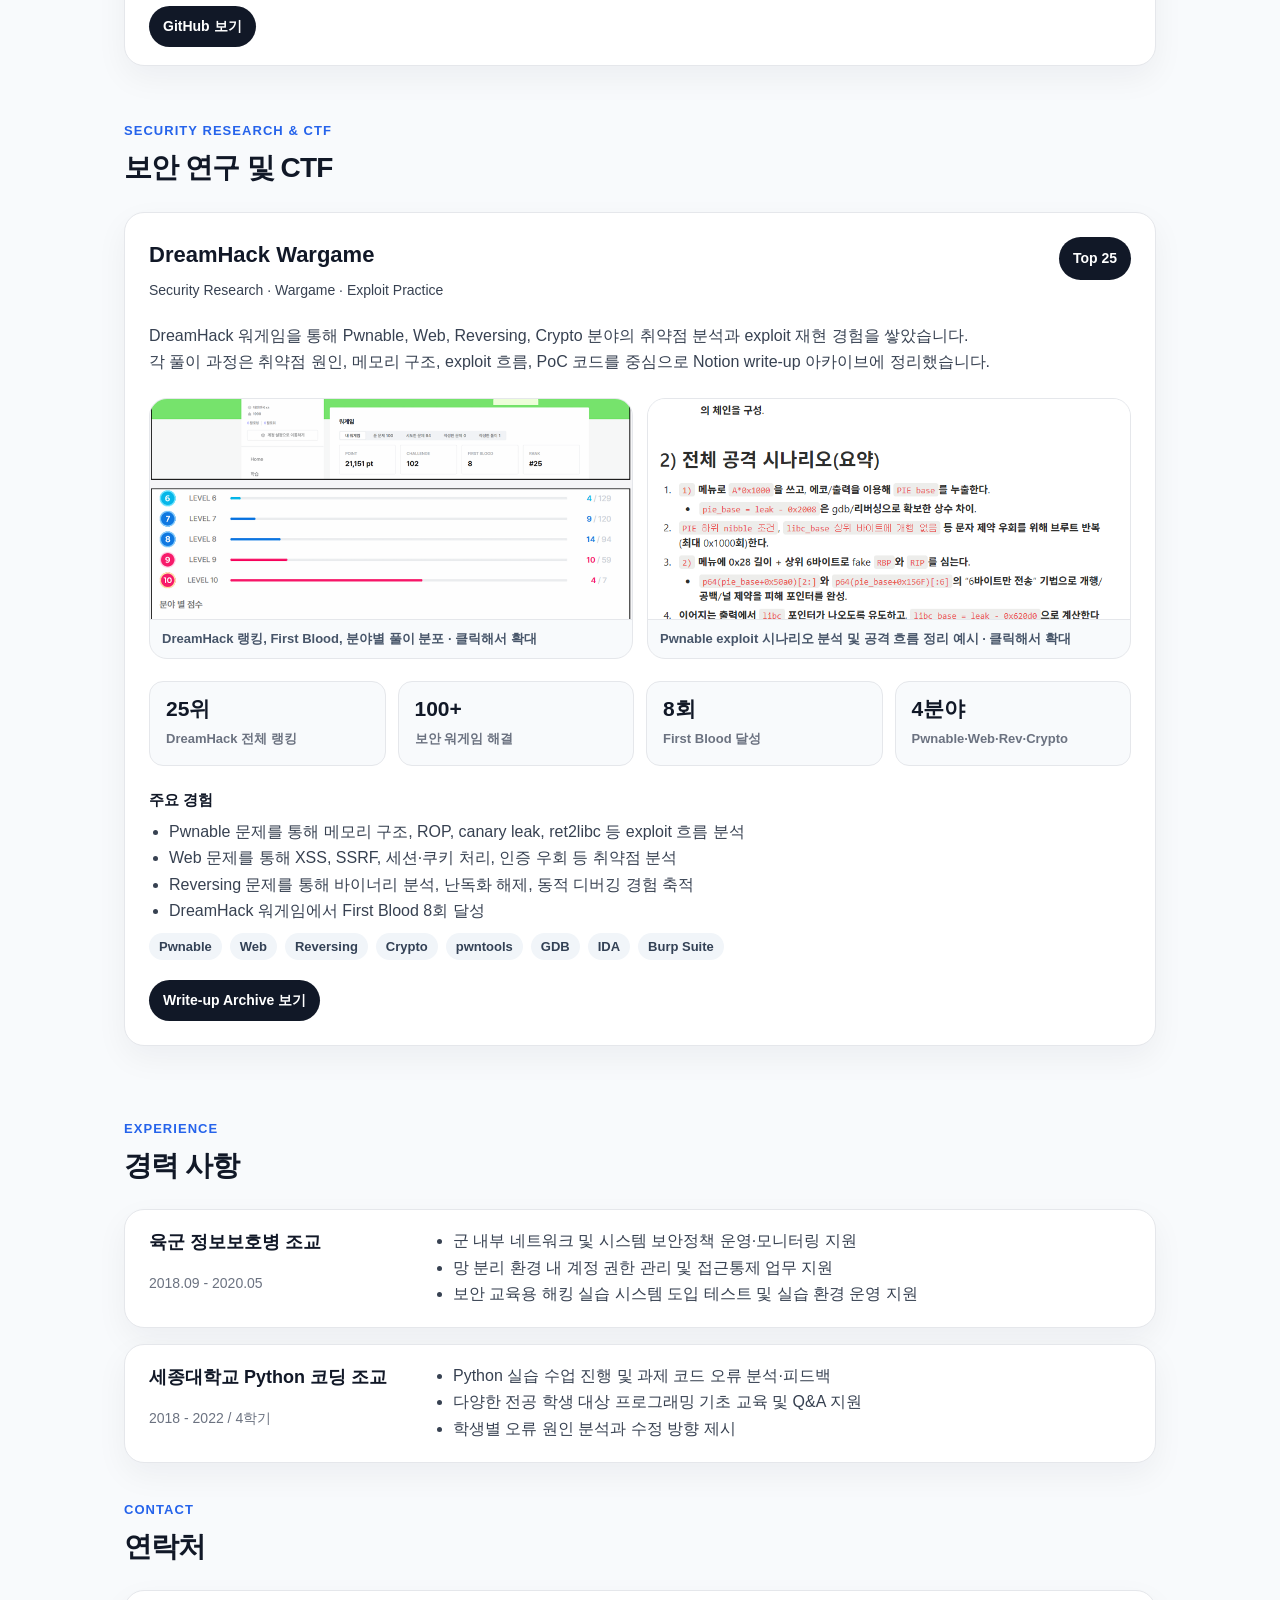
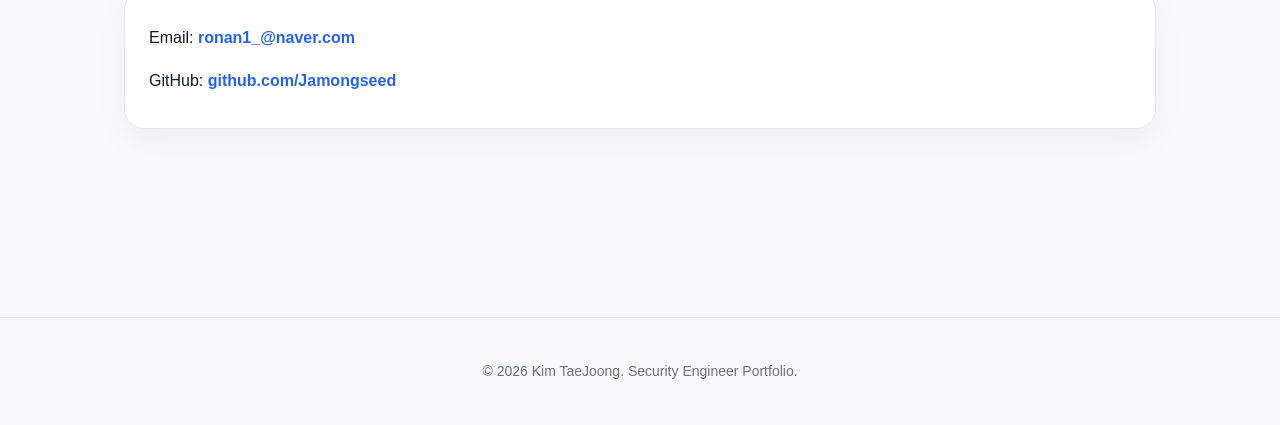
==== commit 43940b0b: "feat: change for render upload" ====
--- a/index.html
+++ b/index.html
@@ -10,8 +10,9 @@
 <body>
   <header class="site-header">
     <nav class="nav">
-      <div class="logo">Jamong</div>
+      <a class="logo" href="#home">Jamong</a>
       <div class="nav-links">
+        <a href="#home">소개</a>
         <a href="#education">교육</a>
         <a href="#skills">기술 스택</a>
         <a href="#projects">프로젝트</a>
@@ -22,6 +23,7 @@
   </header>
 
   <main>
+    <section id="home" class="hero"></section>
     <section class="hero">
       <p class="eyebrow">Security Engineer Portfolio</p>
       <h1>김태중</h1>
@@ -655,32 +657,31 @@
         <h2>경력 사항</h2>
       </div>
 
-      <div class="timeline">
+        <div class="timeline">
         <div class="timeline-item">
-          <div>
+            <div>
             <h3>육군 정보보호병 조교</h3>
             <p class="period">2018.09 - 2020.05</p>
-          </div>
-          <ul>
+            </div>
+            <ul>
             <li>군 내부 네트워크 및 시스템 보안정책 운영·모니터링 지원</li>
             <li>망 분리 환경 내 계정 권한 관리 및 접근통제 업무 지원</li>
-            <li>보안 교육용 해킹 실습 시스템 도입 테스트, 실습 환경 점검 및 운영 지원</li>
-          </ul>
+            <li>보안 교육용 해킹 실습 시스템 도입 테스트 및 실습 환경 운영 지원</li>
+            </ul>
         </div>
 
         <div class="timeline-item">
-          <div>
+            <div>
             <h3>세종대학교 Python 코딩 조교</h3>
             <p class="period">2018 - 2022 / 4학기</p>
-          </div>
-          <ul>
+            </div>
+            <ul>
             <li>Python 실습 수업 진행 및 과제 코드 오류 분석·피드백</li>
             <li>다양한 전공 학생 대상 프로그래밍 기초 교육 및 Q&A 지원</li>
-            <li>학생별 코드 오류 원인 분석 및 수정 방향 피드백</li>
-          </ul>
-        </div>
-      </div>
-    </section>
+            <li>학생별 오류 원인 분석과 수정 방향 제시</li>
+            </ul>
+        </div>
+        </div>
 
     <section id="contact" class="section contact-section">
       <div class="section-title">
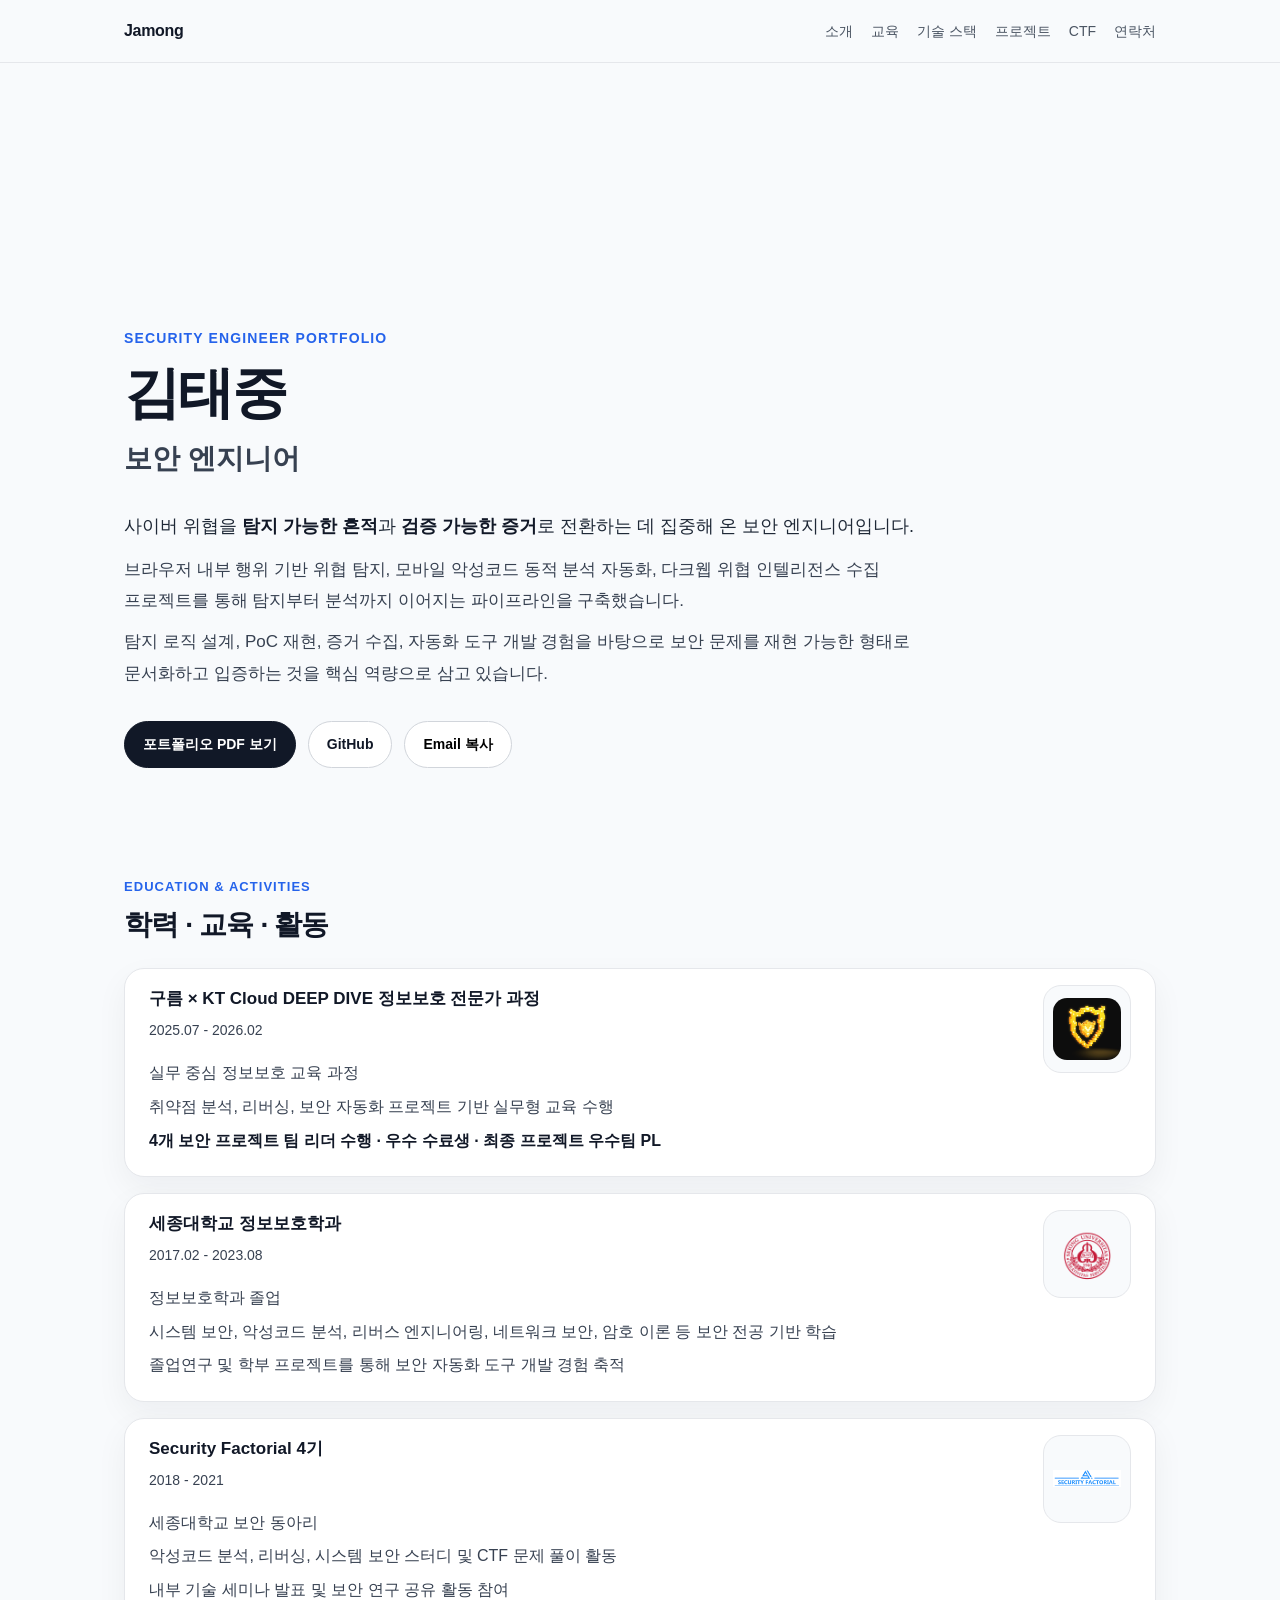
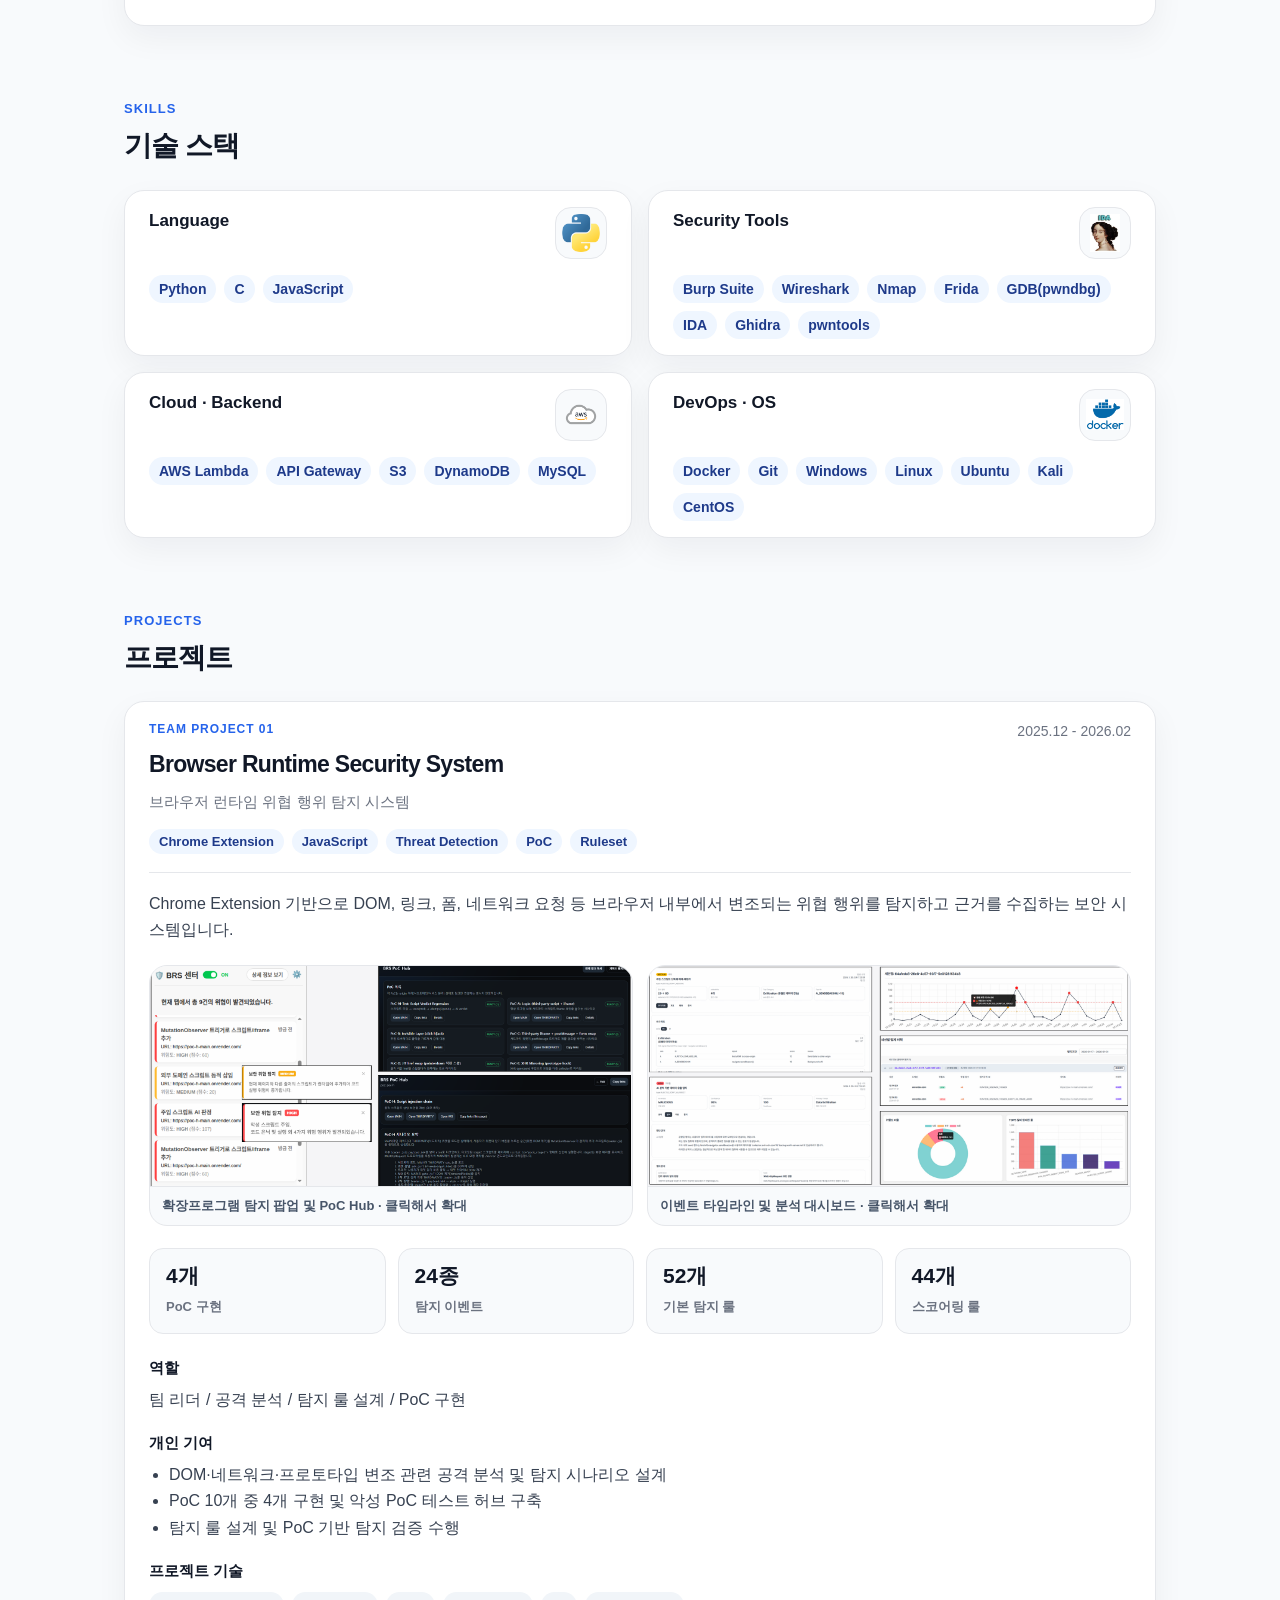
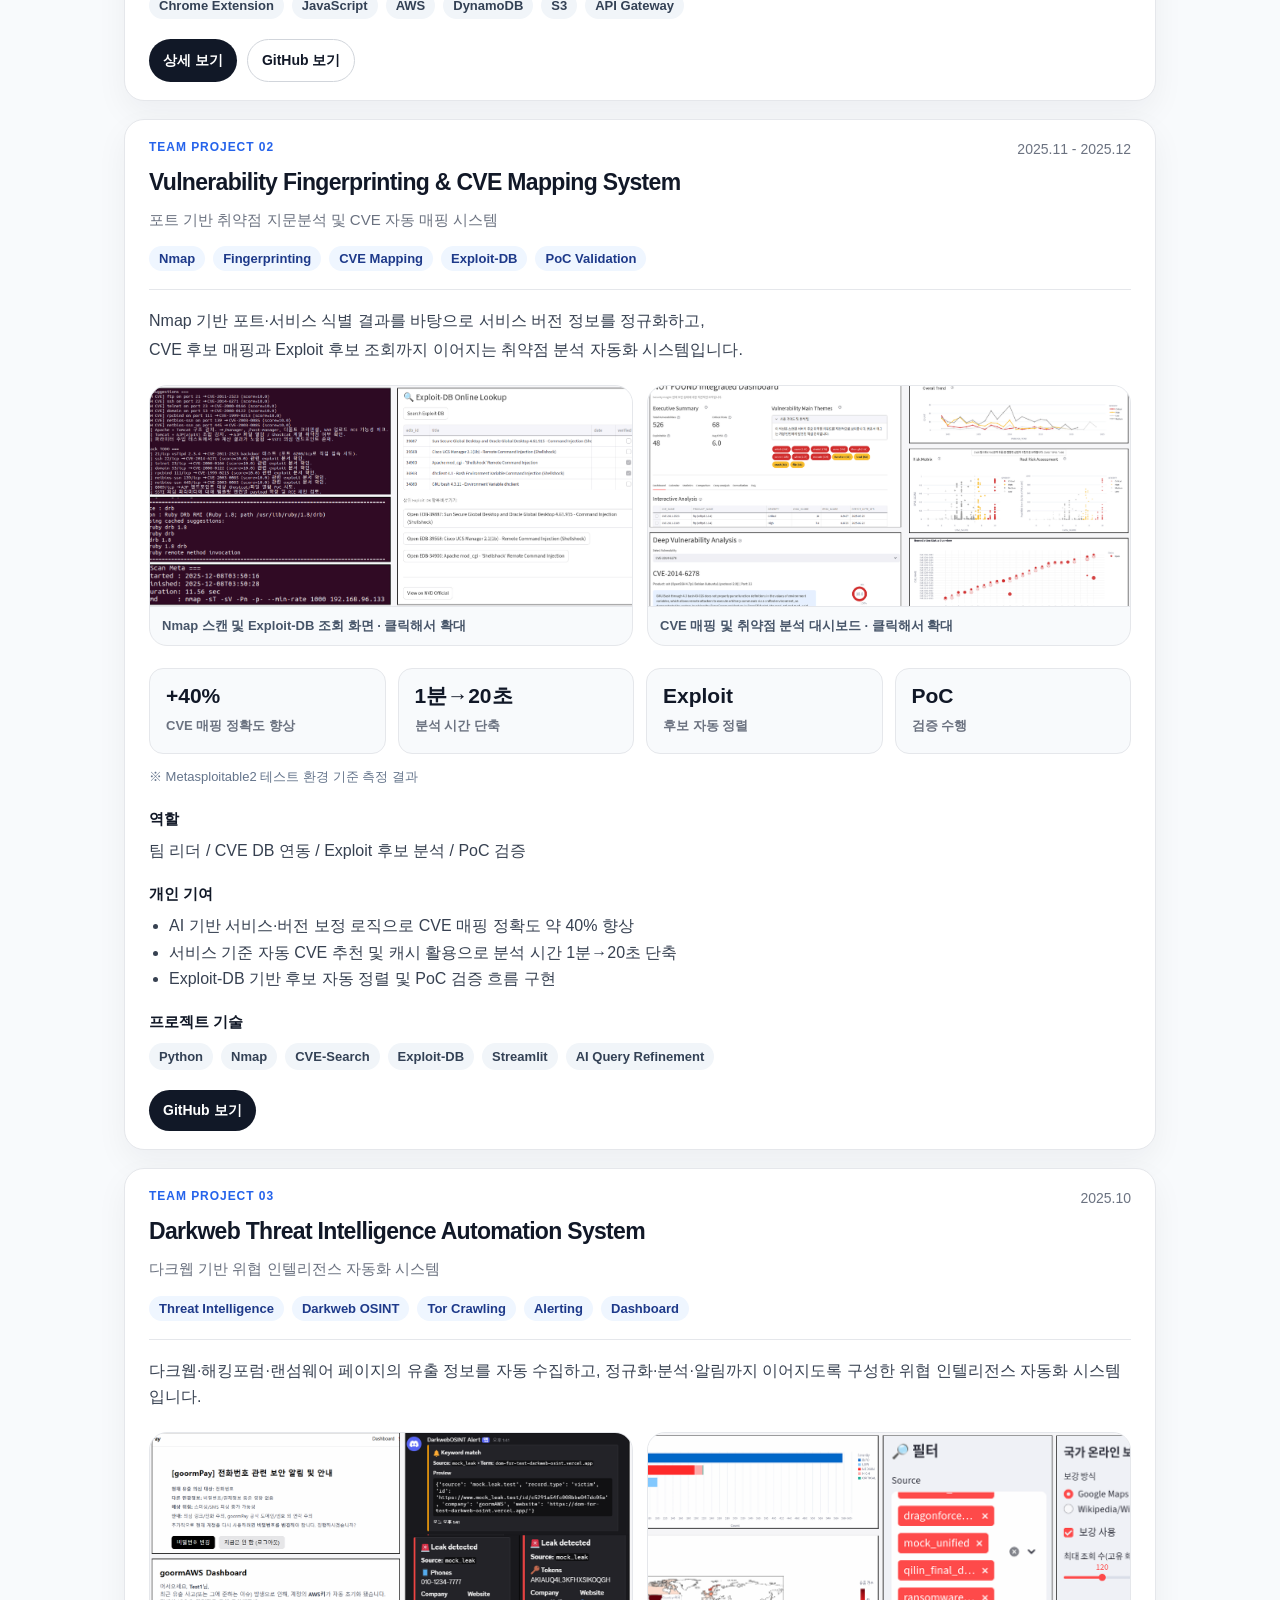
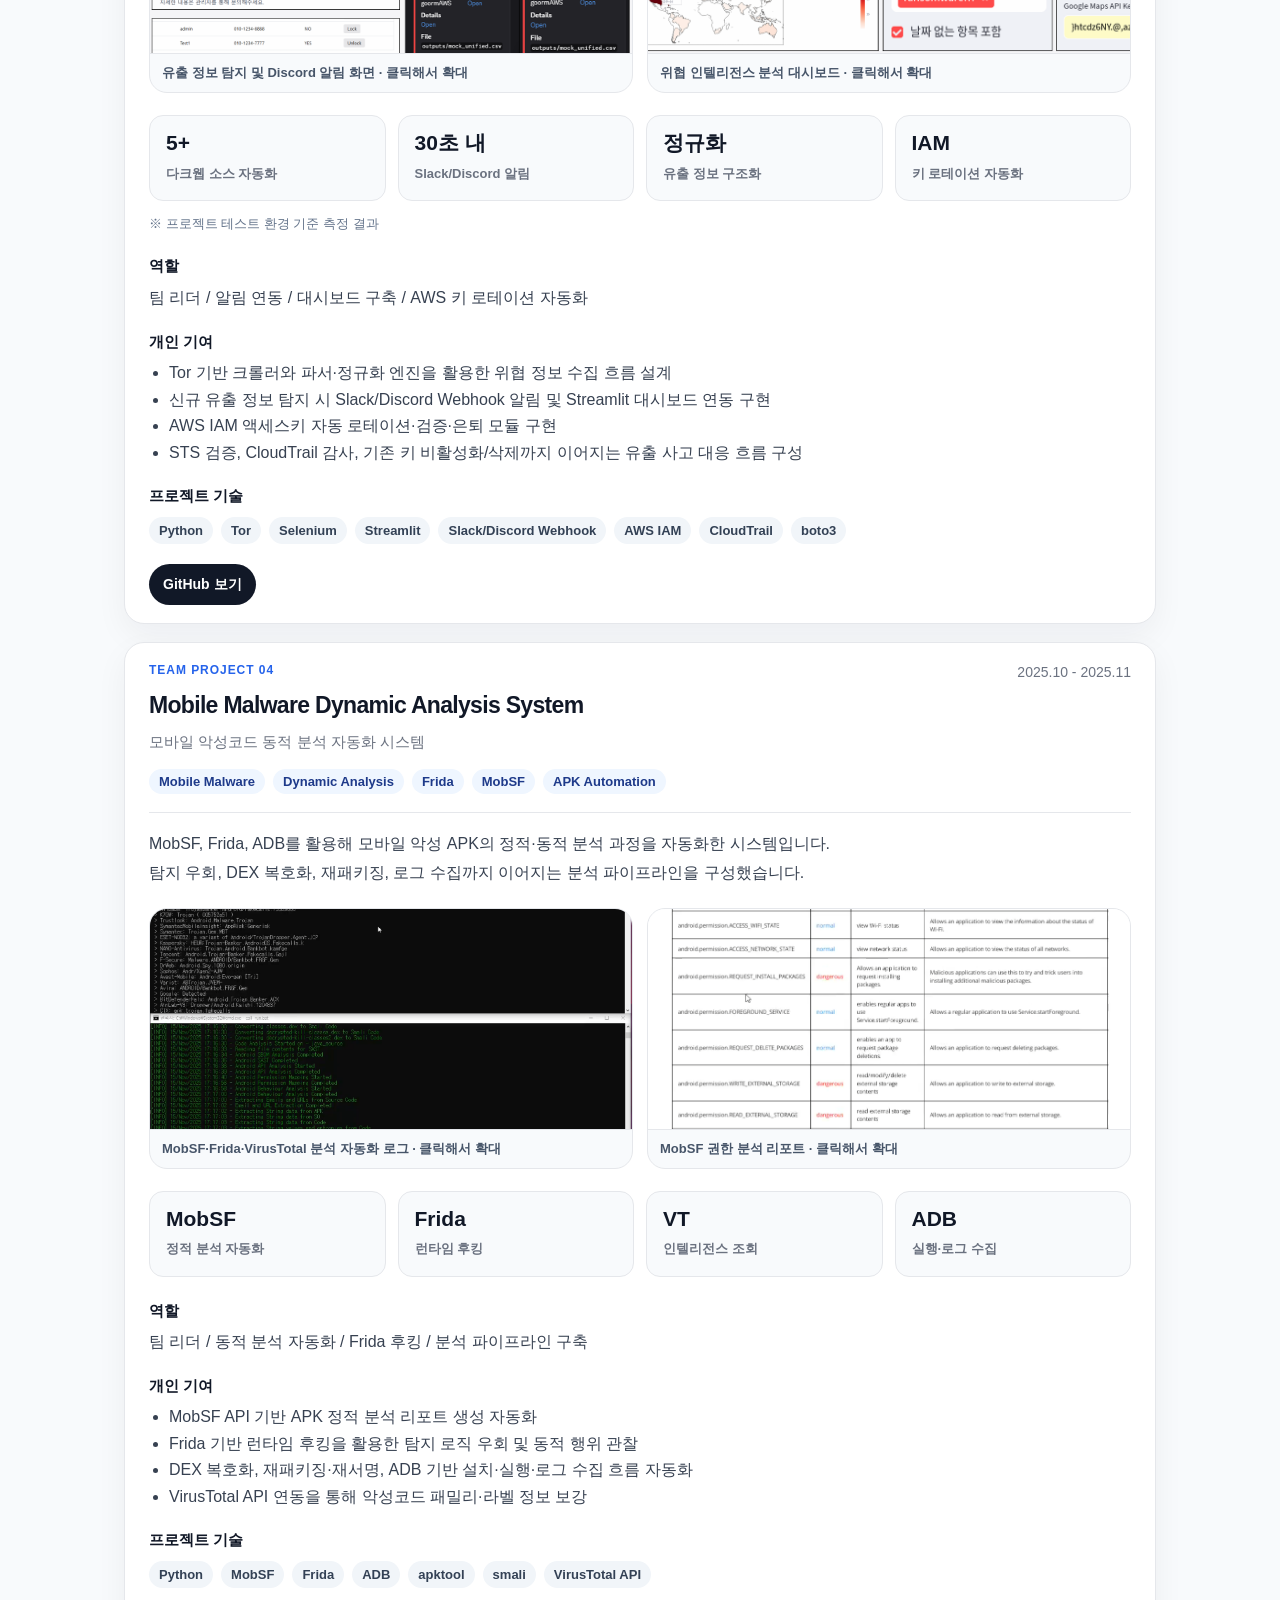
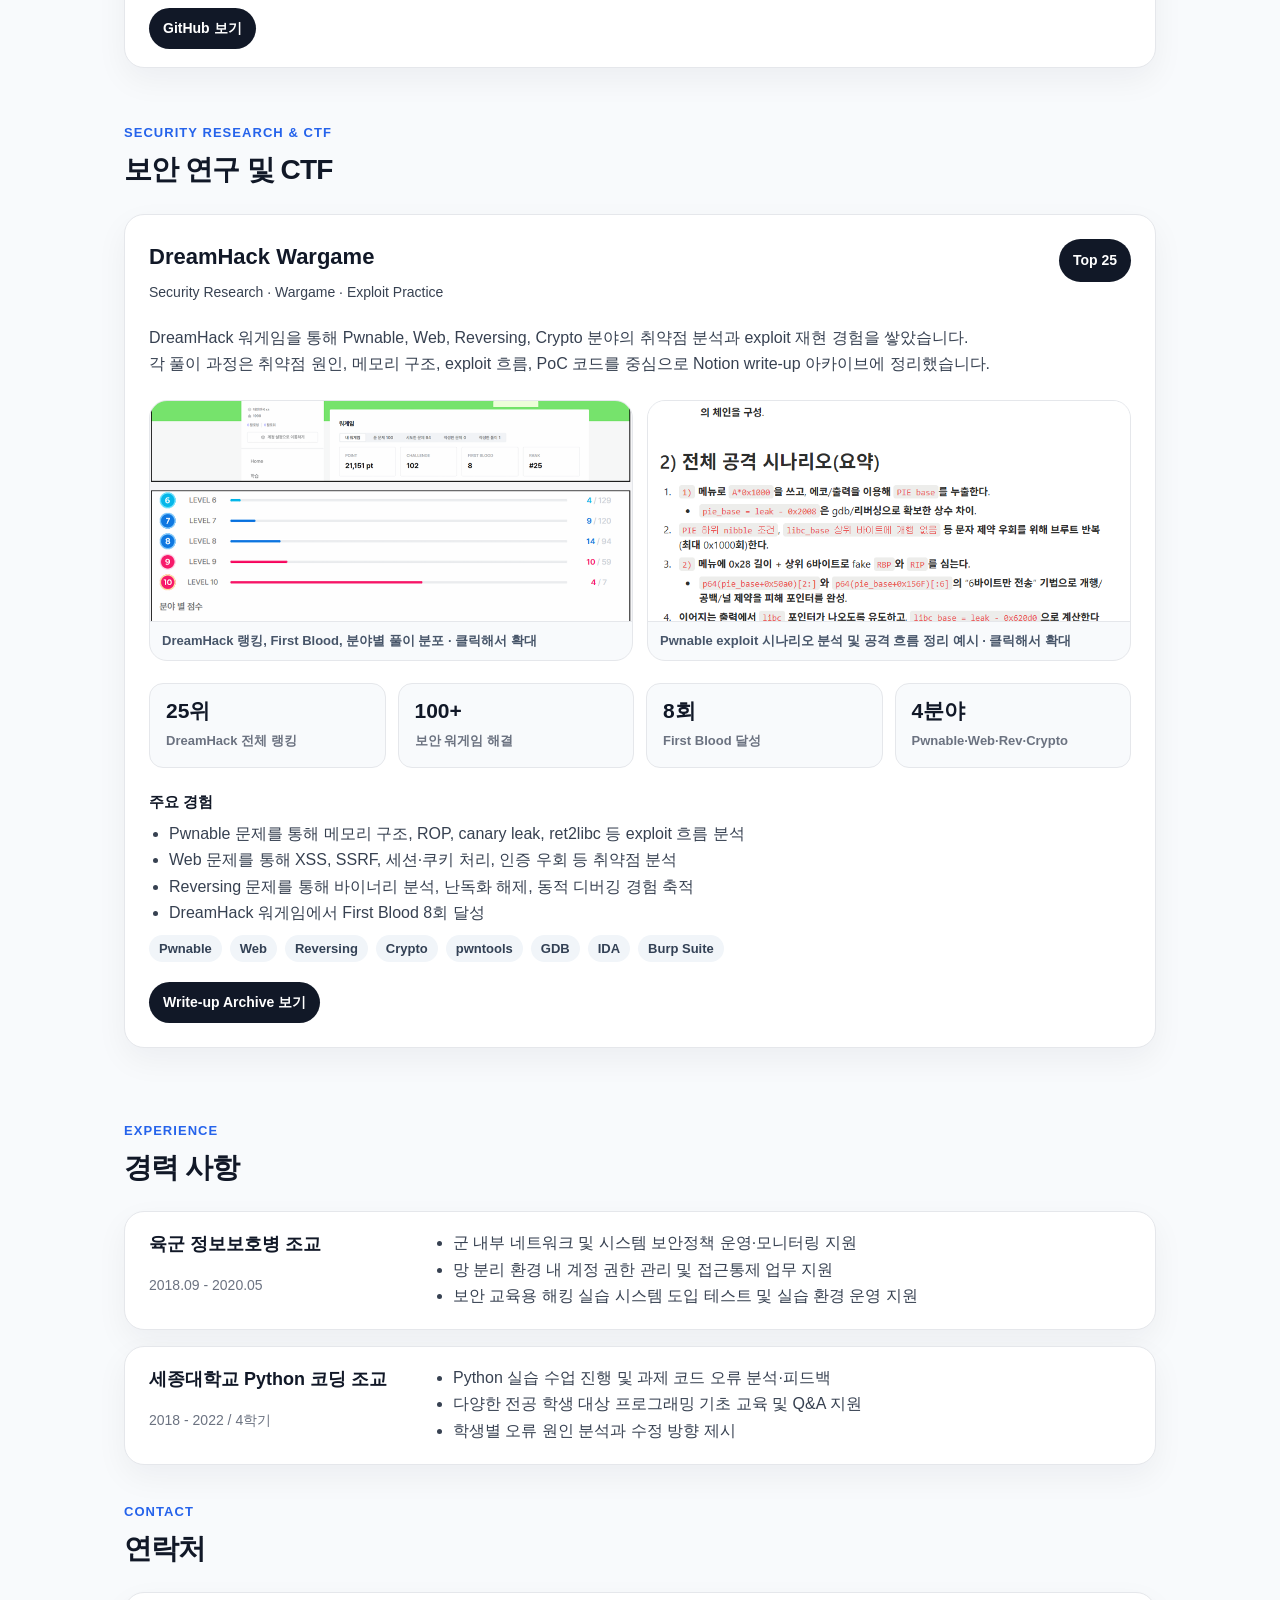
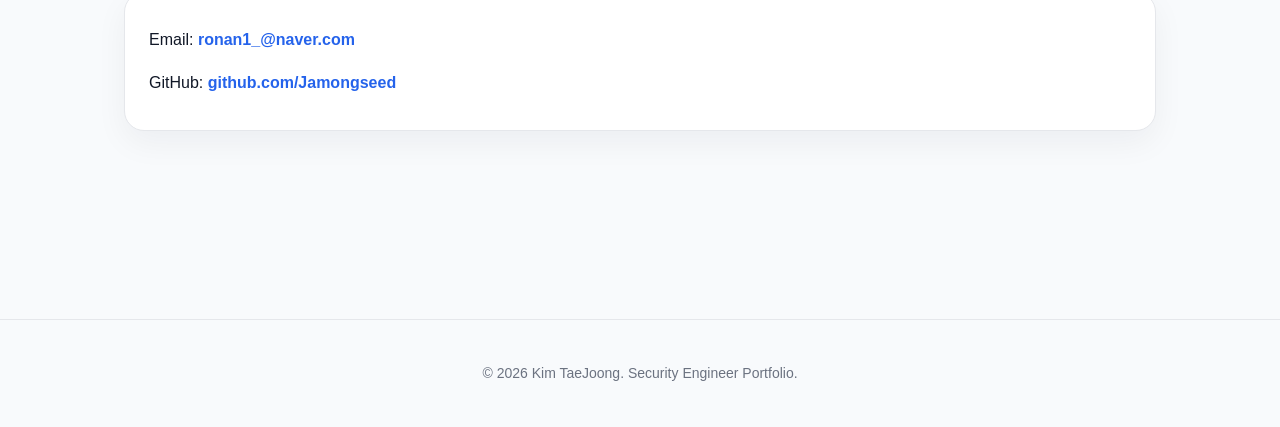
==== commit 87863a29: "feat: add project_1 detail page" ====
--- a/index.html
+++ b/index.html
@@ -281,7 +281,8 @@
     </div>
 
     <div class="project-links">
-        <a class="project-button" href="https://github.com/Jamongseed/browser-runtime-security" target="_blank">GitHub 보기</a>
+        <a class="project-button" href="projects/browser-runtime.html">상세 보기</a>
+        <a class="project-button secondary" href="https://github.com/Jamongseed/browser-runtime-security" target="_blank">GitHub 보기</a>
     </div>
     </article>
 
--- a/style.css
+++ b/style.css
@@ -711,6 +711,85 @@
   font-size: 14px;
 }
 
+.project-detail-hero {
+  padding: 72px 0 36px;
+}
+
+.project-detail-hero h1 {
+  margin: 0;
+  font-size: 40px;
+  line-height: 1.15;
+  letter-spacing: -0.04em;
+}
+
+.project-detail-hero h2 {
+  margin: 12px 0 0;
+  font-size: 24px;
+  color: #374151;
+  font-weight: 600;
+}
+
+.detail-tags {
+  margin-top: 24px;
+}
+
+.detail-grid {
+  display: grid;
+  grid-template-columns: repeat(2, minmax(0, 1fr));
+  gap: 16px;
+}
+
+.detail-list {
+  margin: 12px 0 0;
+  padding-left: 20px;
+  color: #374151;
+}
+
+.detail-list li {
+  margin-bottom: 6px;
+}
+
+.trouble-card {
+  background: #ffffff;
+  border: 1px solid #e5e7eb;
+  border-radius: 20px;
+  padding: 24px;
+  box-shadow: 0 12px 32px rgba(15, 23, 42, 0.05);
+  margin-bottom: 18px;
+}
+
+.trouble-card h3 {
+  margin: 0 0 18px;
+  font-size: 21px;
+  letter-spacing: -0.03em;
+}
+
+.trouble-block {
+  padding: 16px 0;
+  border-top: 1px solid #e5e7eb;
+}
+
+.trouble-block h4 {
+  margin: 0 0 8px;
+  font-size: 15px;
+  color: #2563eb;
+}
+
+.trouble-block p {
+  margin: 0;
+  color: #374151;
+}
+
+.detail-note {
+  margin-top: 14px;
+}
+
+.project-button.secondary {
+  background: #ffffff;
+  color: #111827 !important;
+  border: 1px solid #d1d5db;
+}
+
 @media (max-width: 768px) {
   .nav {
     align-items: flex-start;
@@ -801,4 +880,20 @@
   .ctf-header {
     flex-direction: column;
   }
+
+  .project-detail-hero {
+    padding: 60px 0 36px;
+  }
+
+  .project-detail-hero h1 {
+    font-size: 34px;
+  }
+
+  .project-detail-hero h2 {
+    font-size: 20px;
+  }
+
+  .detail-grid {
+    grid-template-columns: 1fr;
+  }
 }
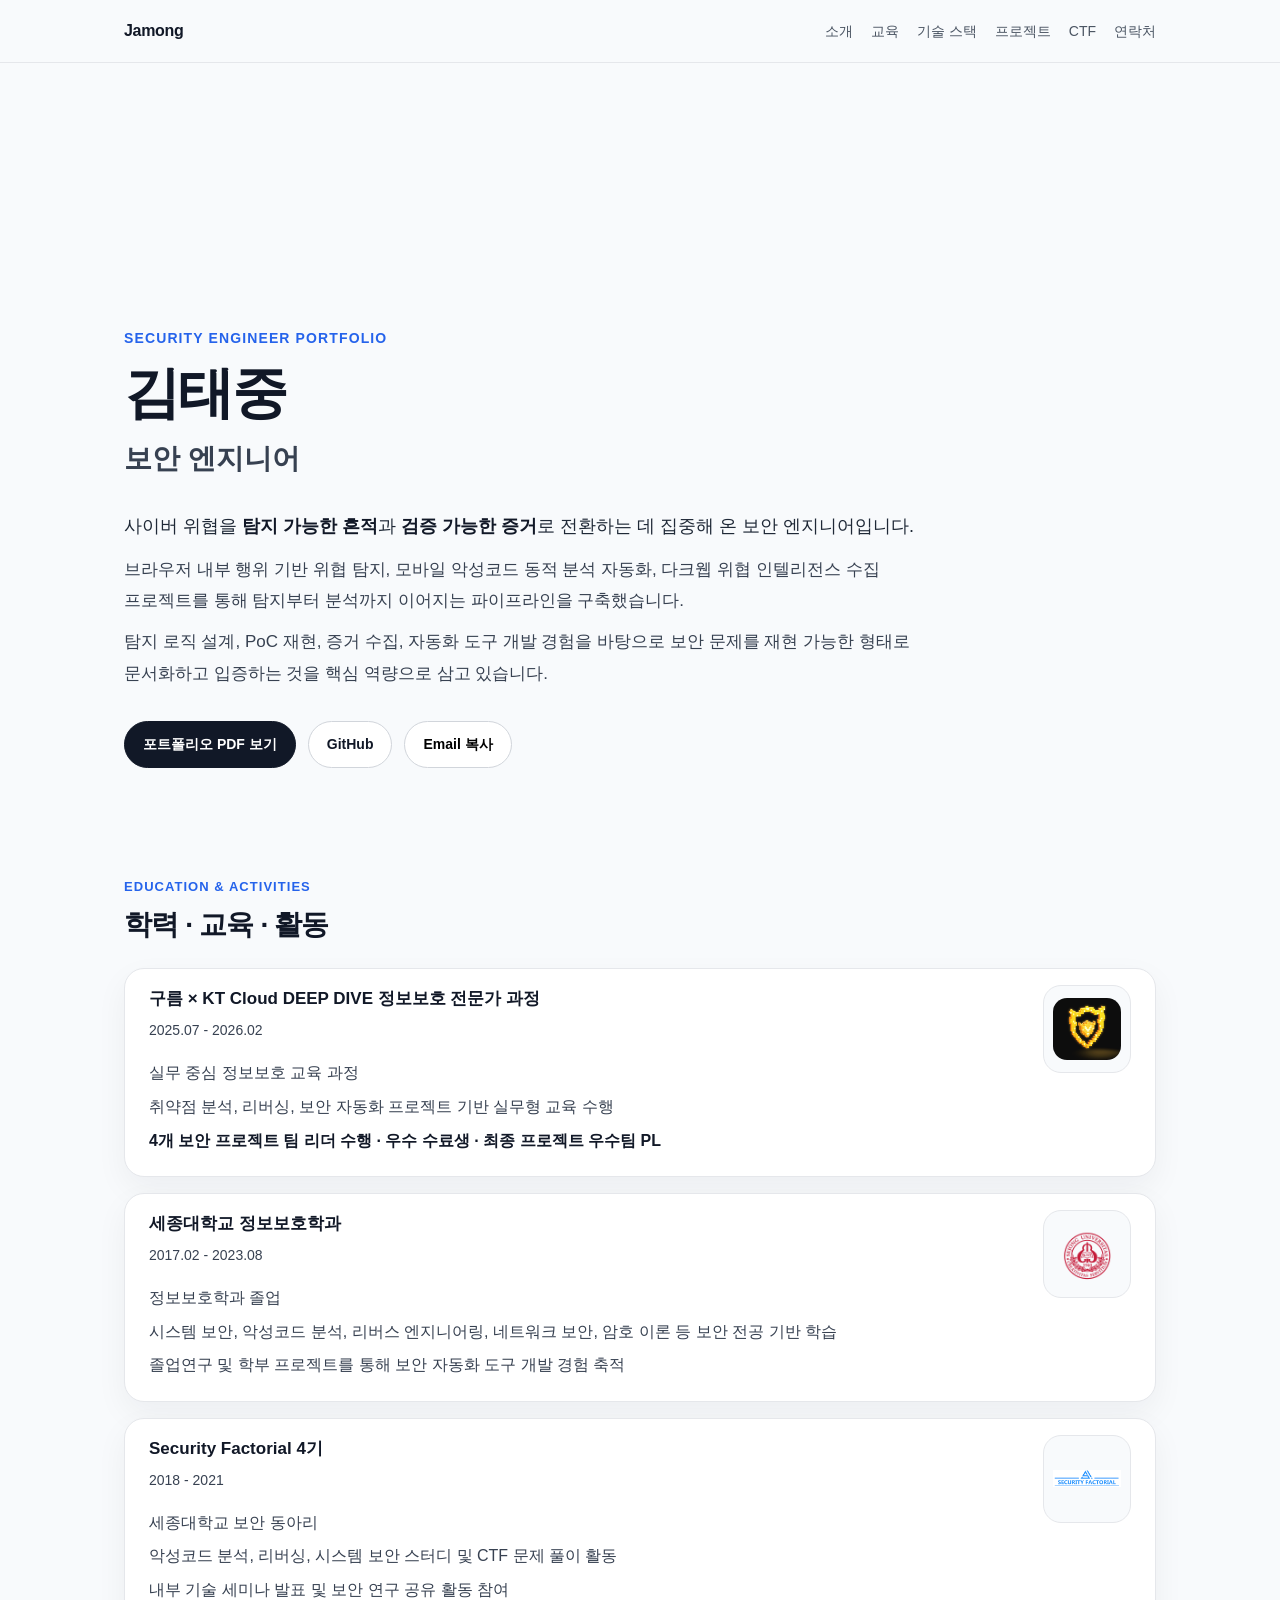
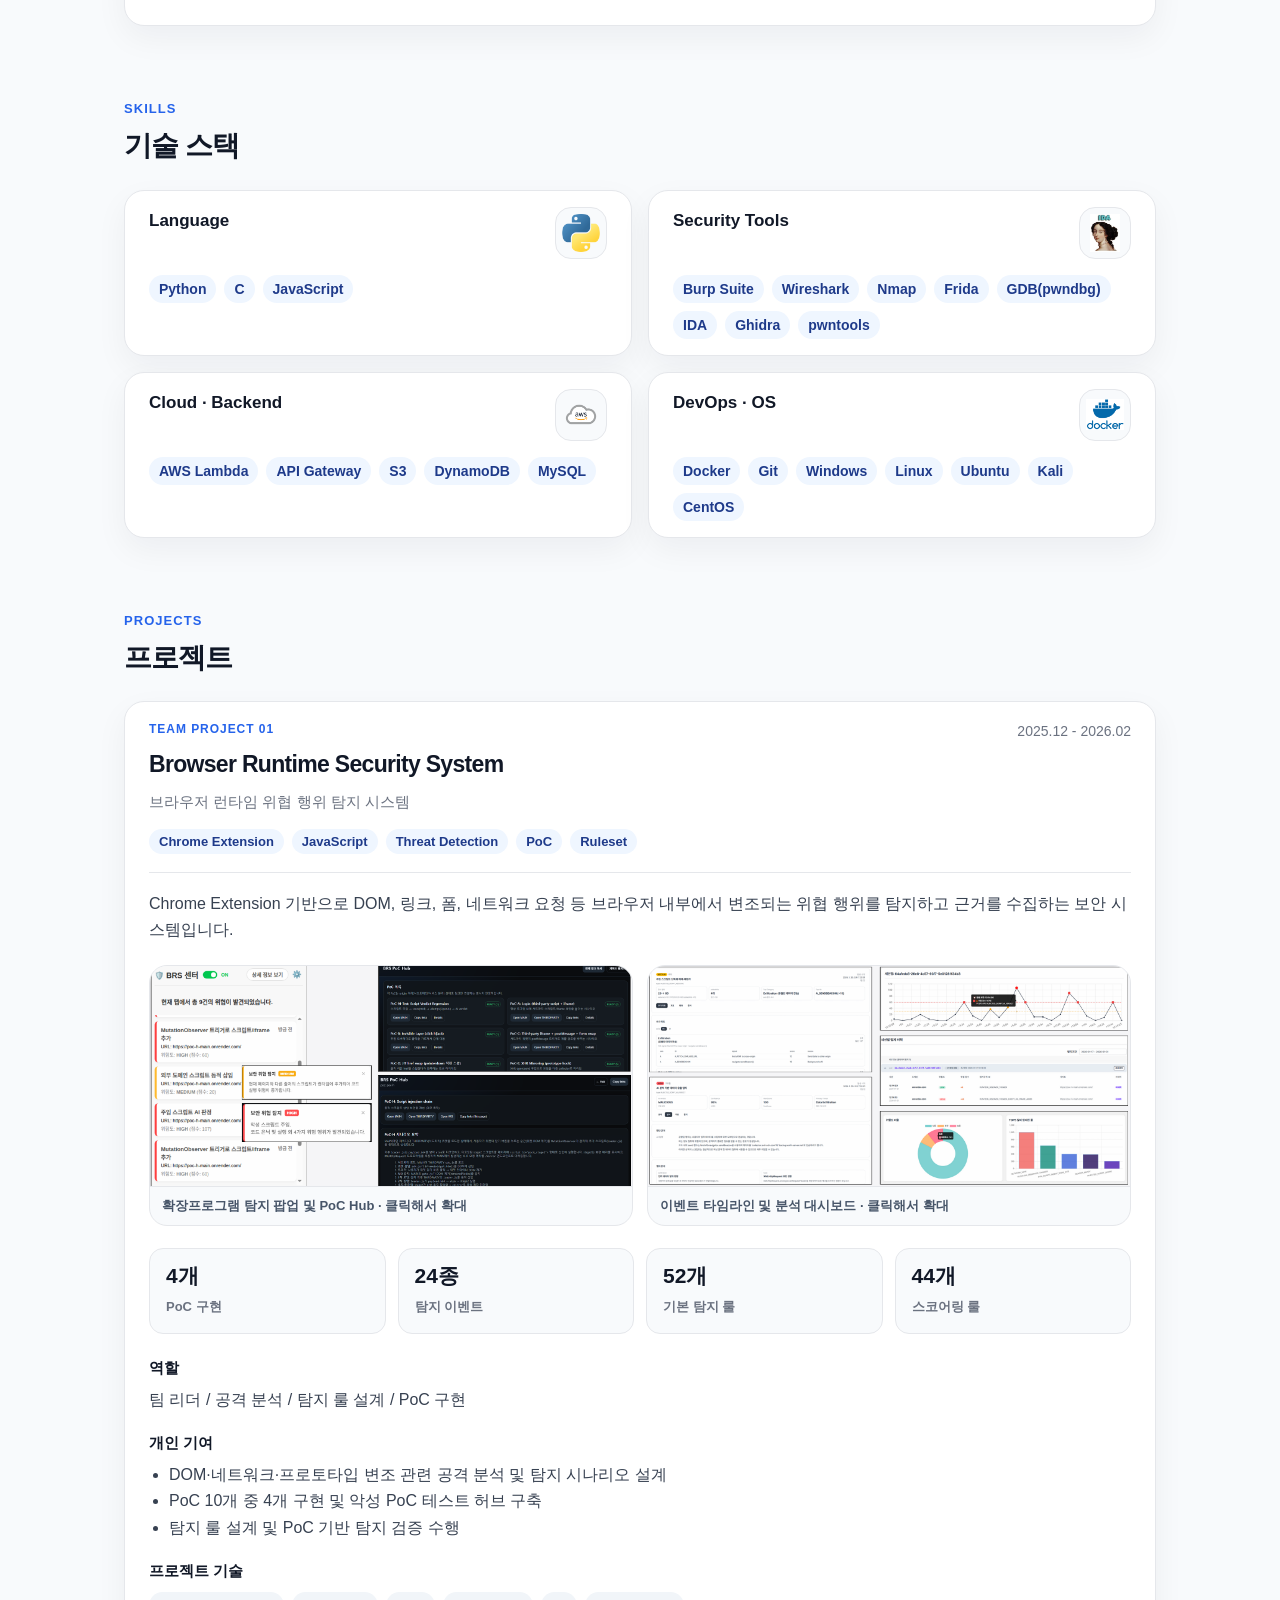
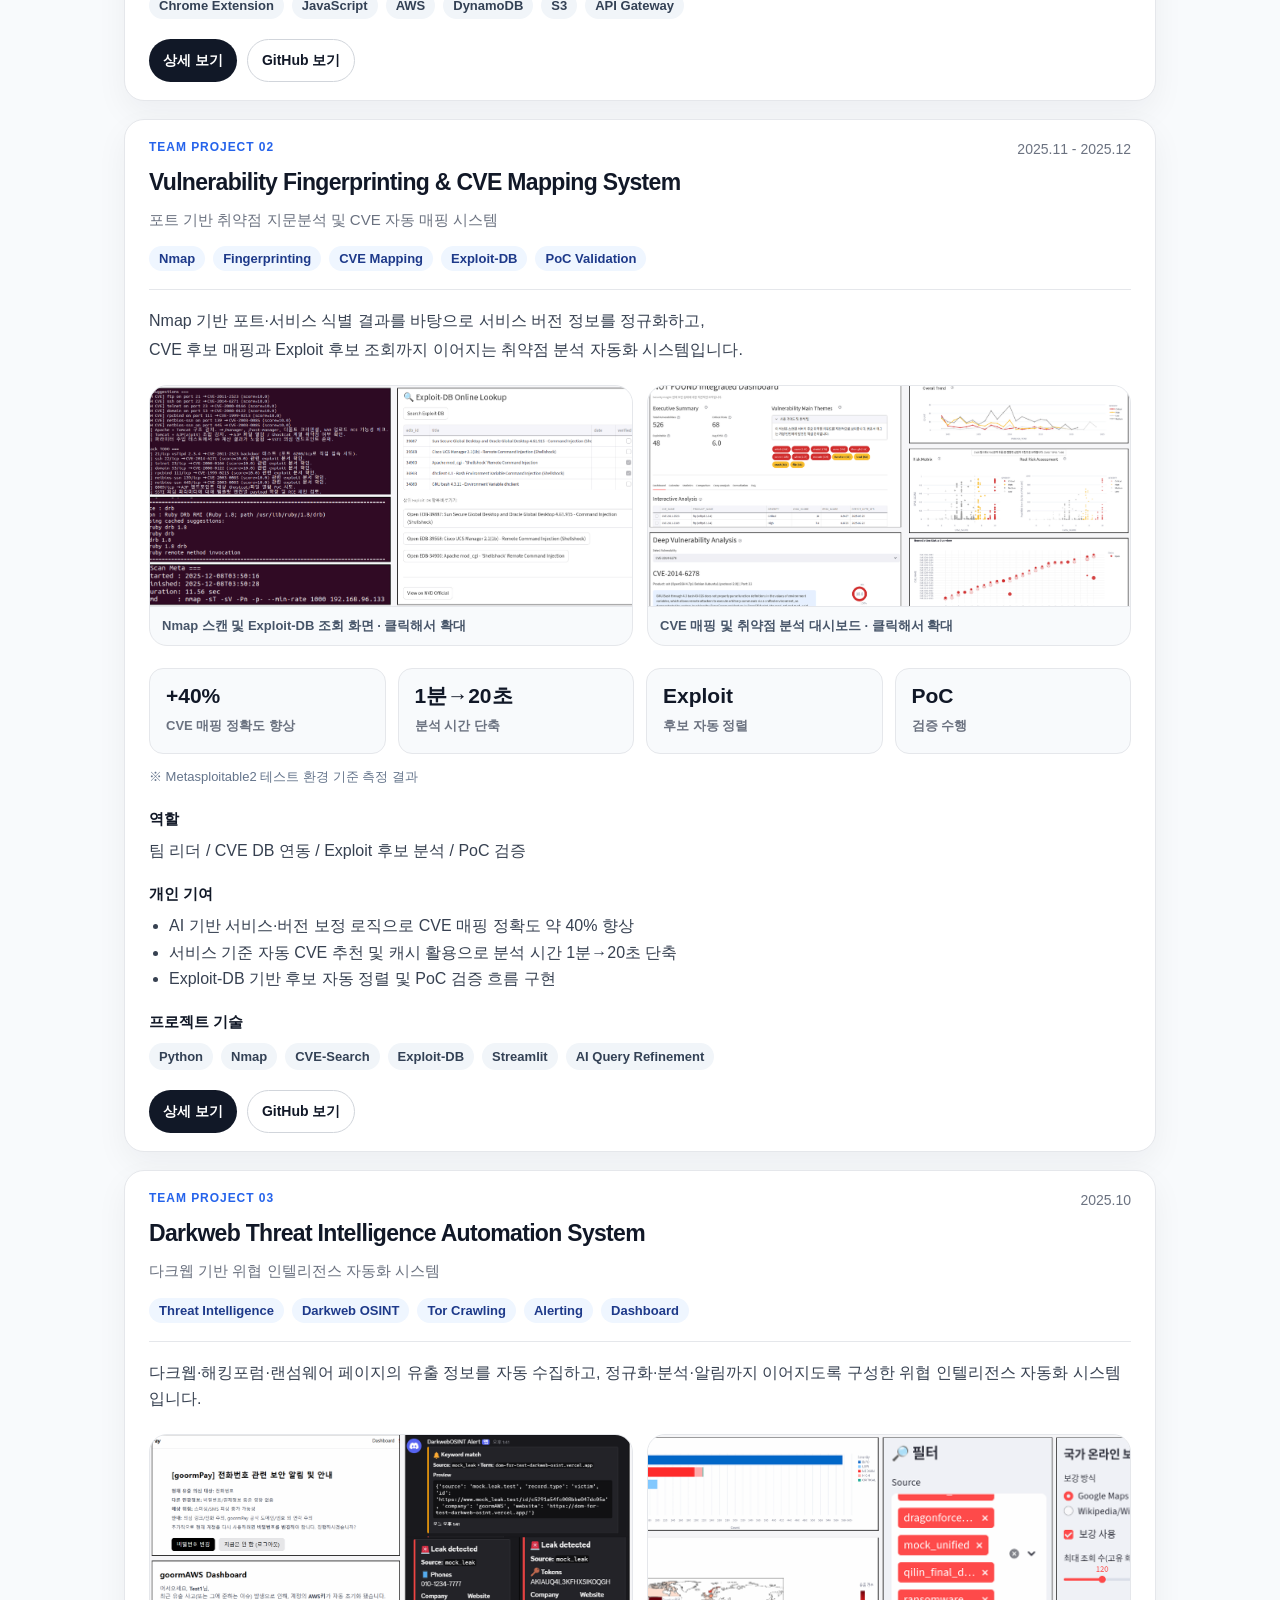
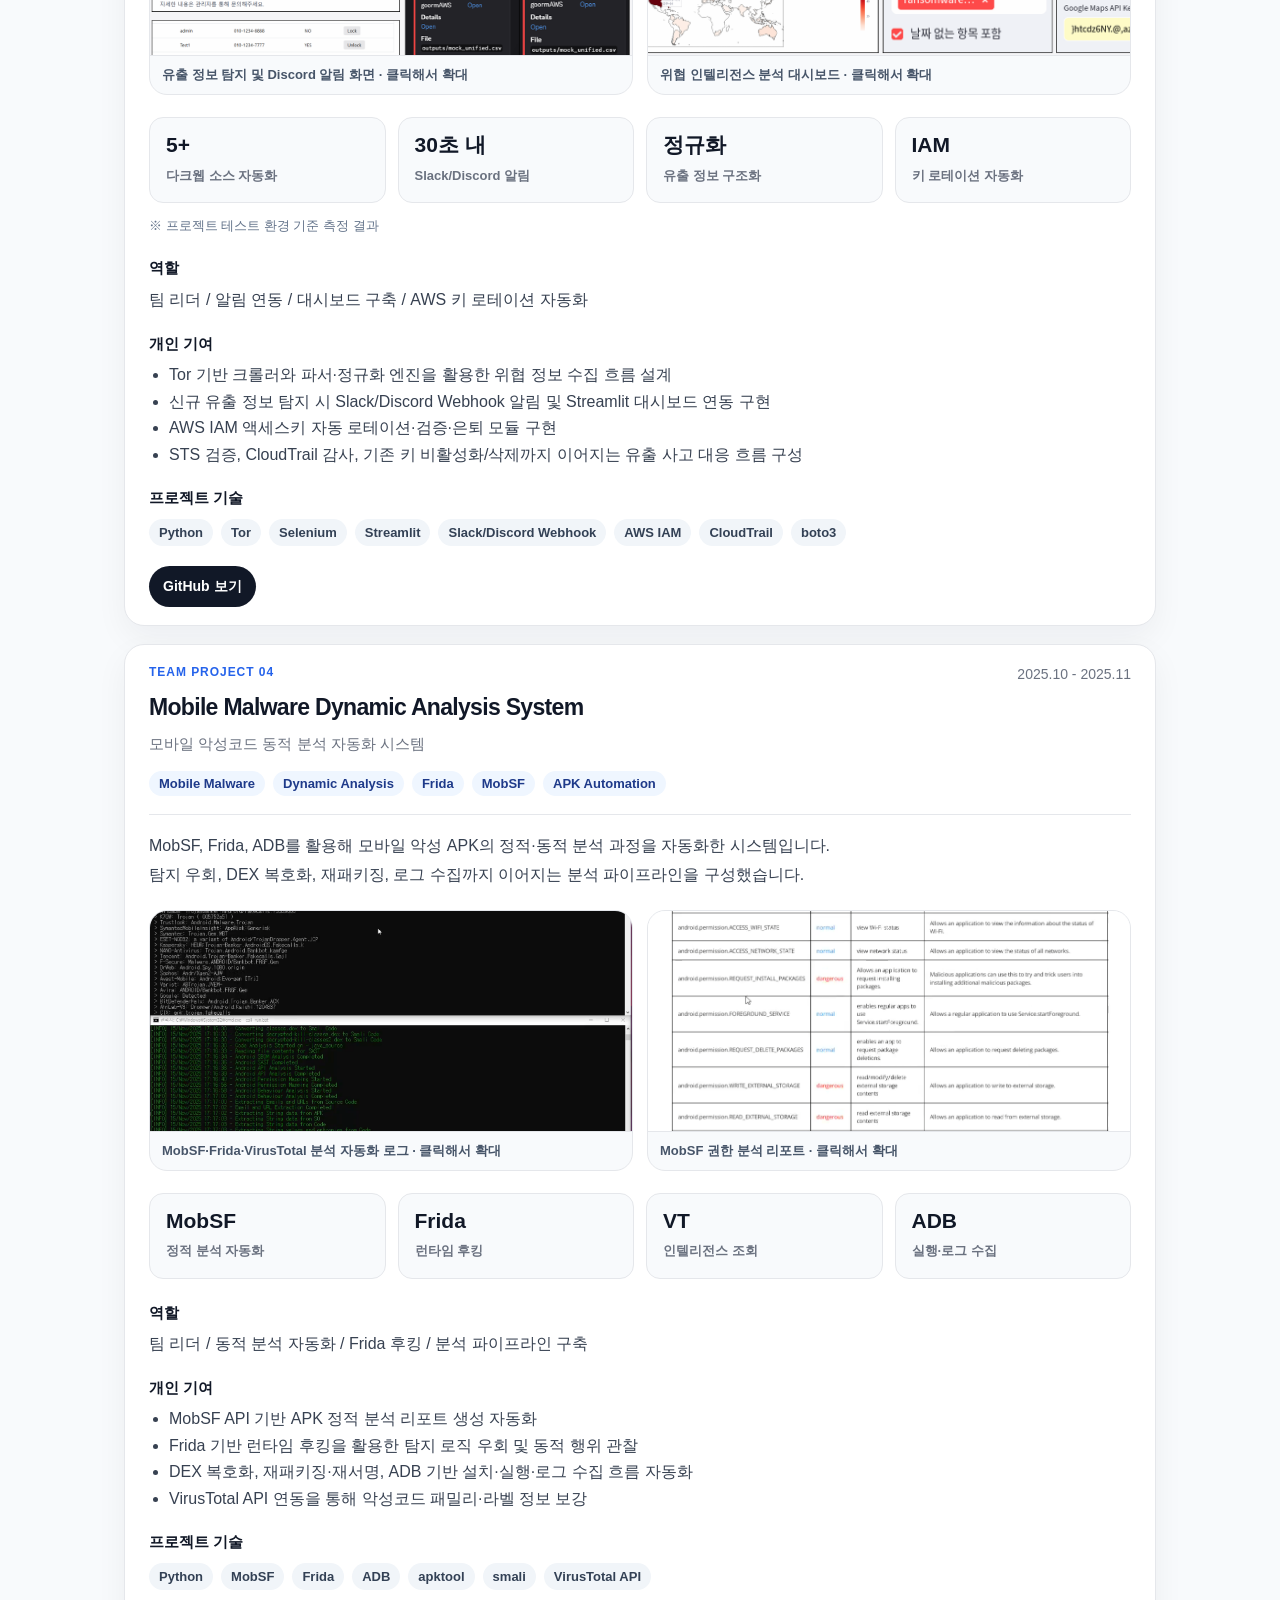
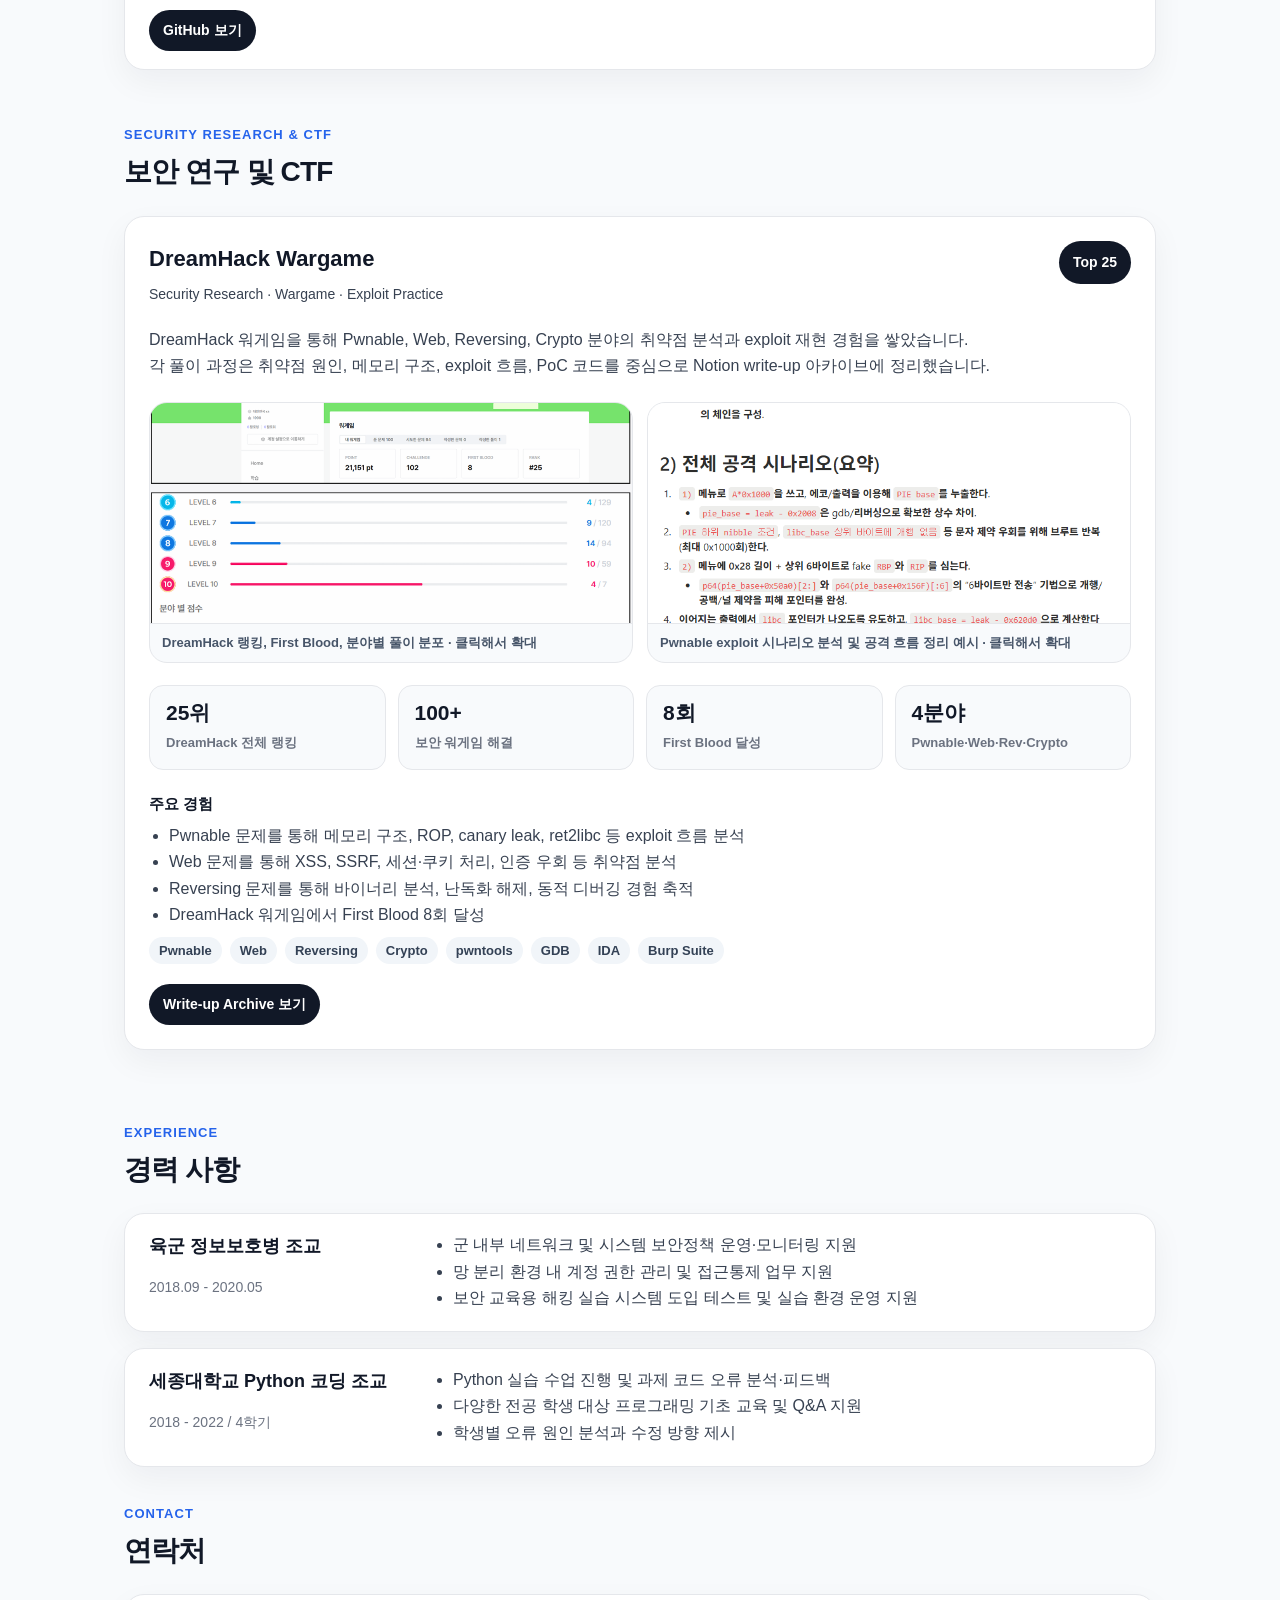
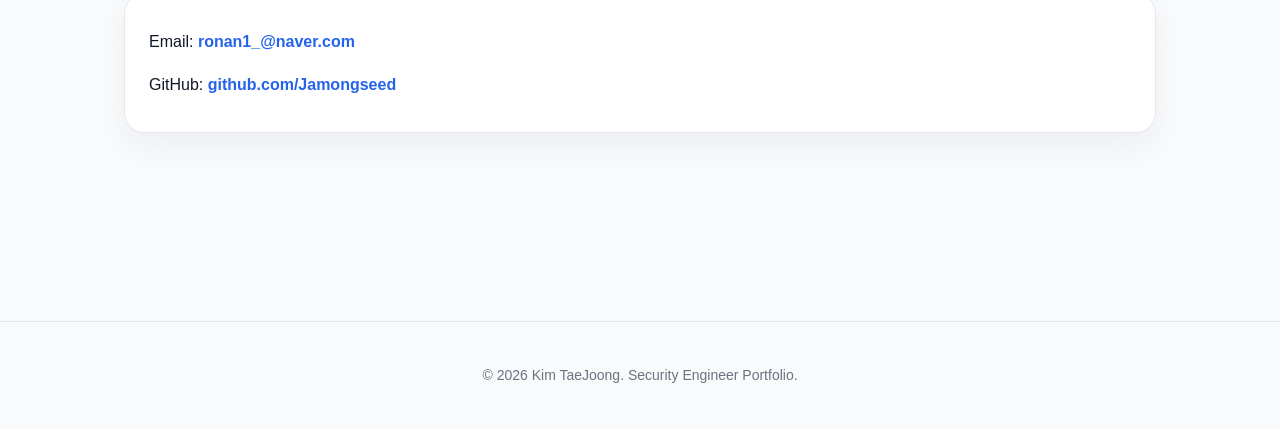
==== commit 87e0b378: "feat: add project_2 detail page" ====
--- a/index.html
+++ b/index.html
@@ -377,7 +377,8 @@
     </div>
 
     <div class="project-links">
-        <a class="project-button" href="https://github.com/Jamongseed/SemiProject-PortScanASM" target="_blank">GitHub 보기</a>
+        <a class="project-button" href="projects/cve-mapping.html">상세 보기</a>
+        <a class="project-button secondary" href="https://github.com/Jamongseed/SemiProject-PortScanASM" target="_blank">GitHub 보기</a>
     </div>
     </article>
 
--- a/style.css
+++ b/style.css
@@ -886,7 +886,7 @@
   }
 
   .project-detail-hero h1 {
-    font-size: 34px;
+    font-size: 30px;
   }
 
   .project-detail-hero h2 {
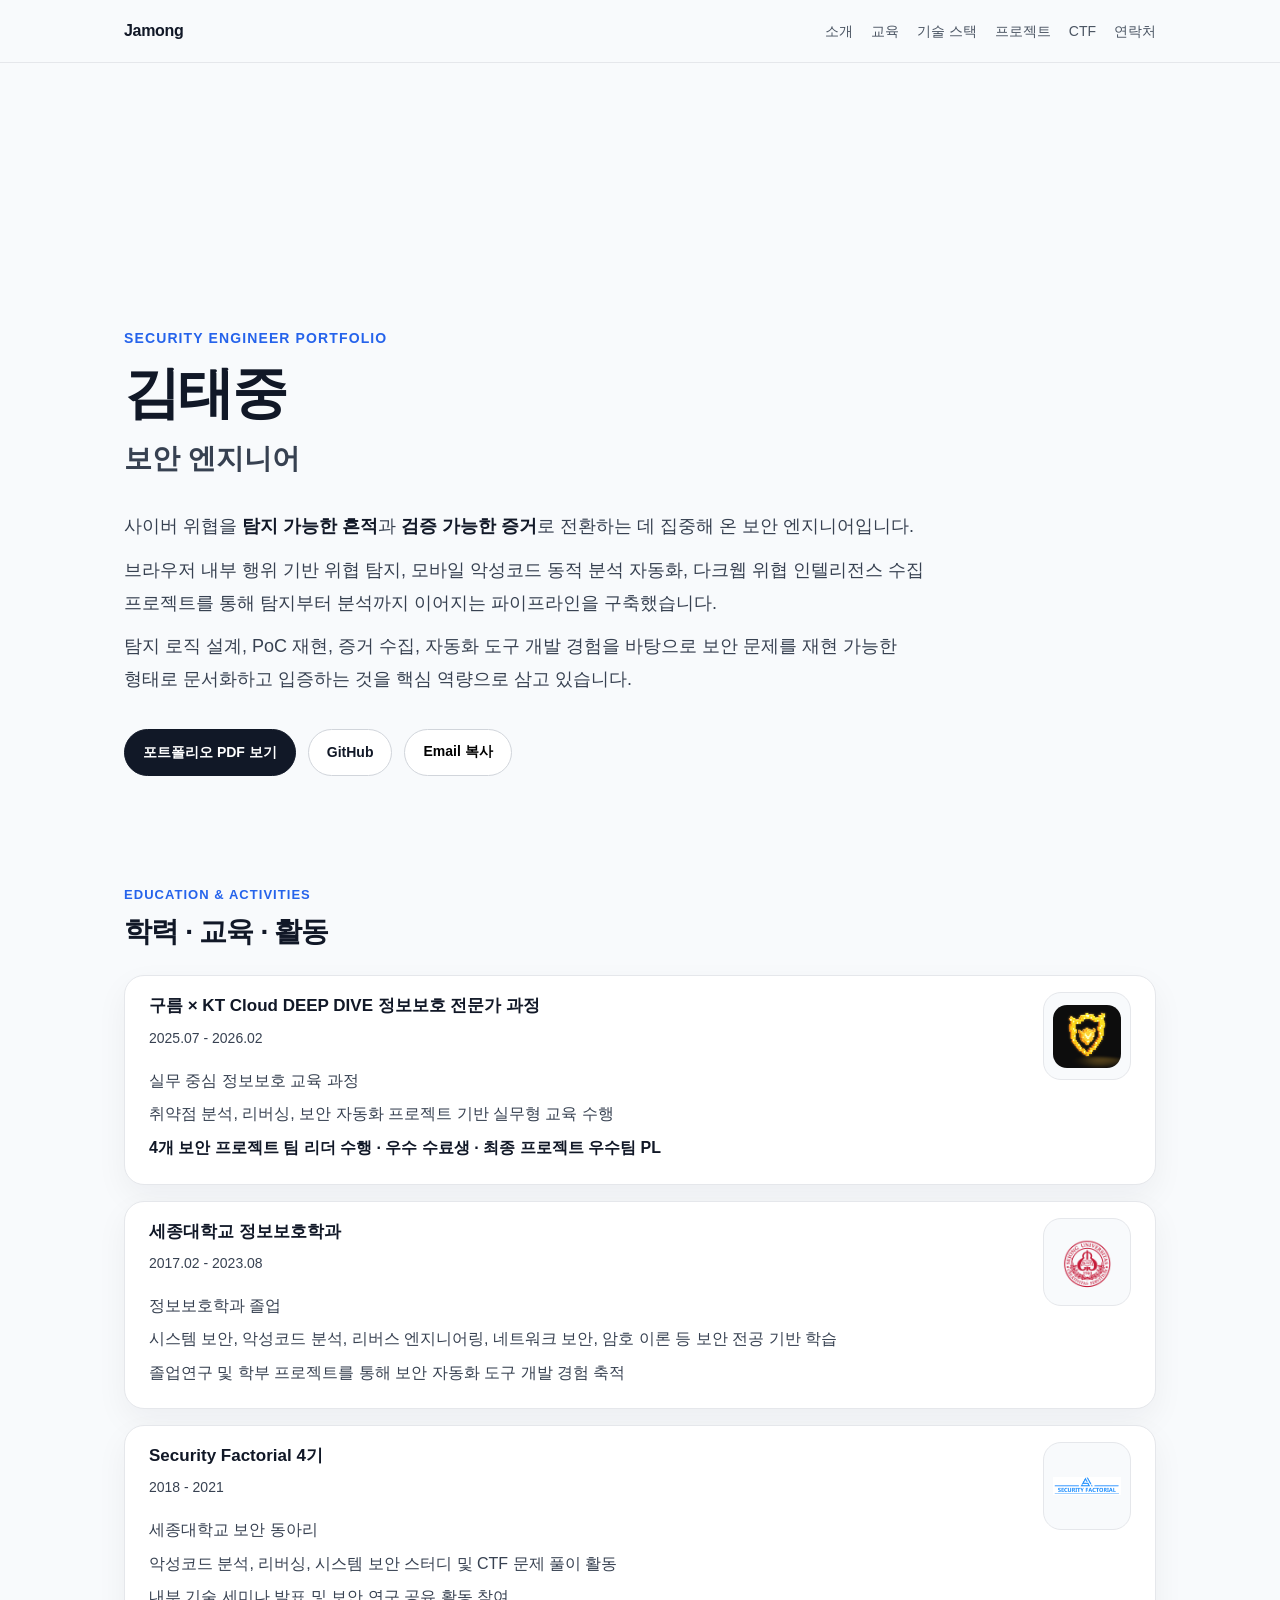
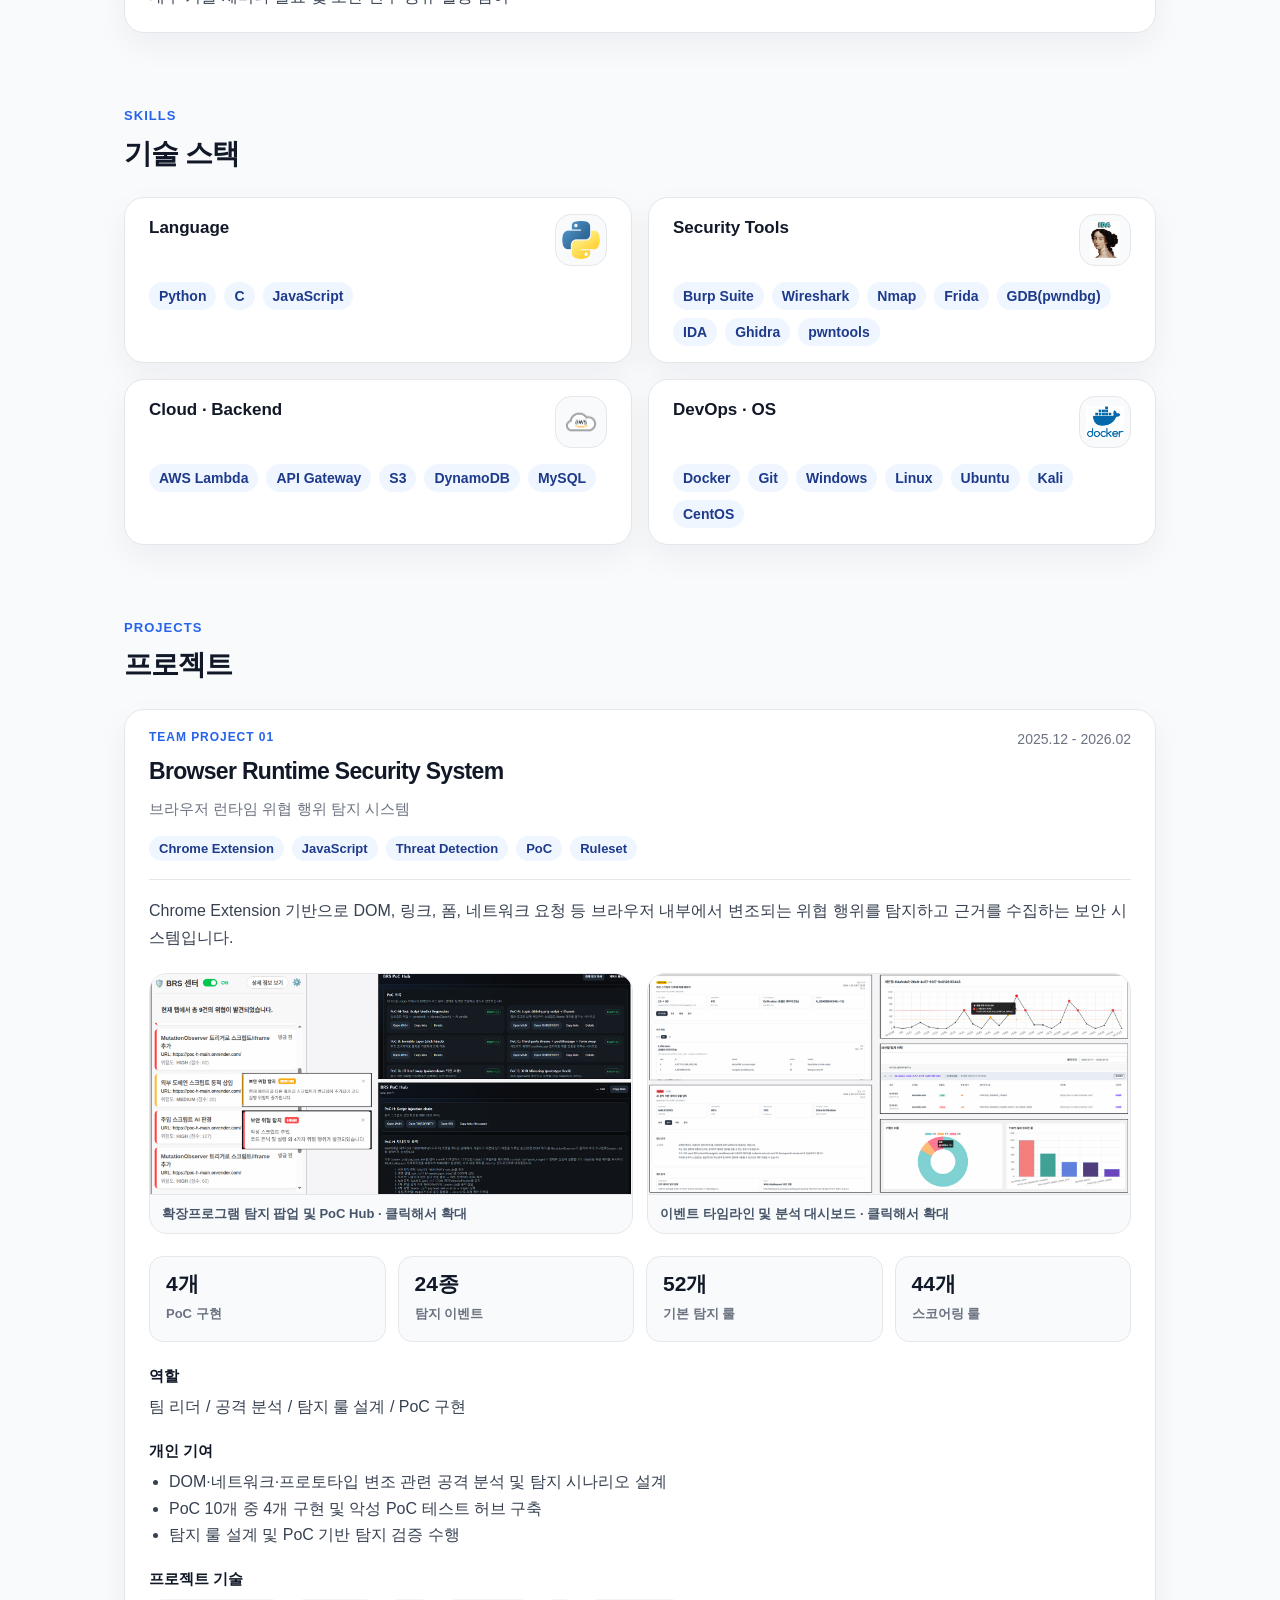
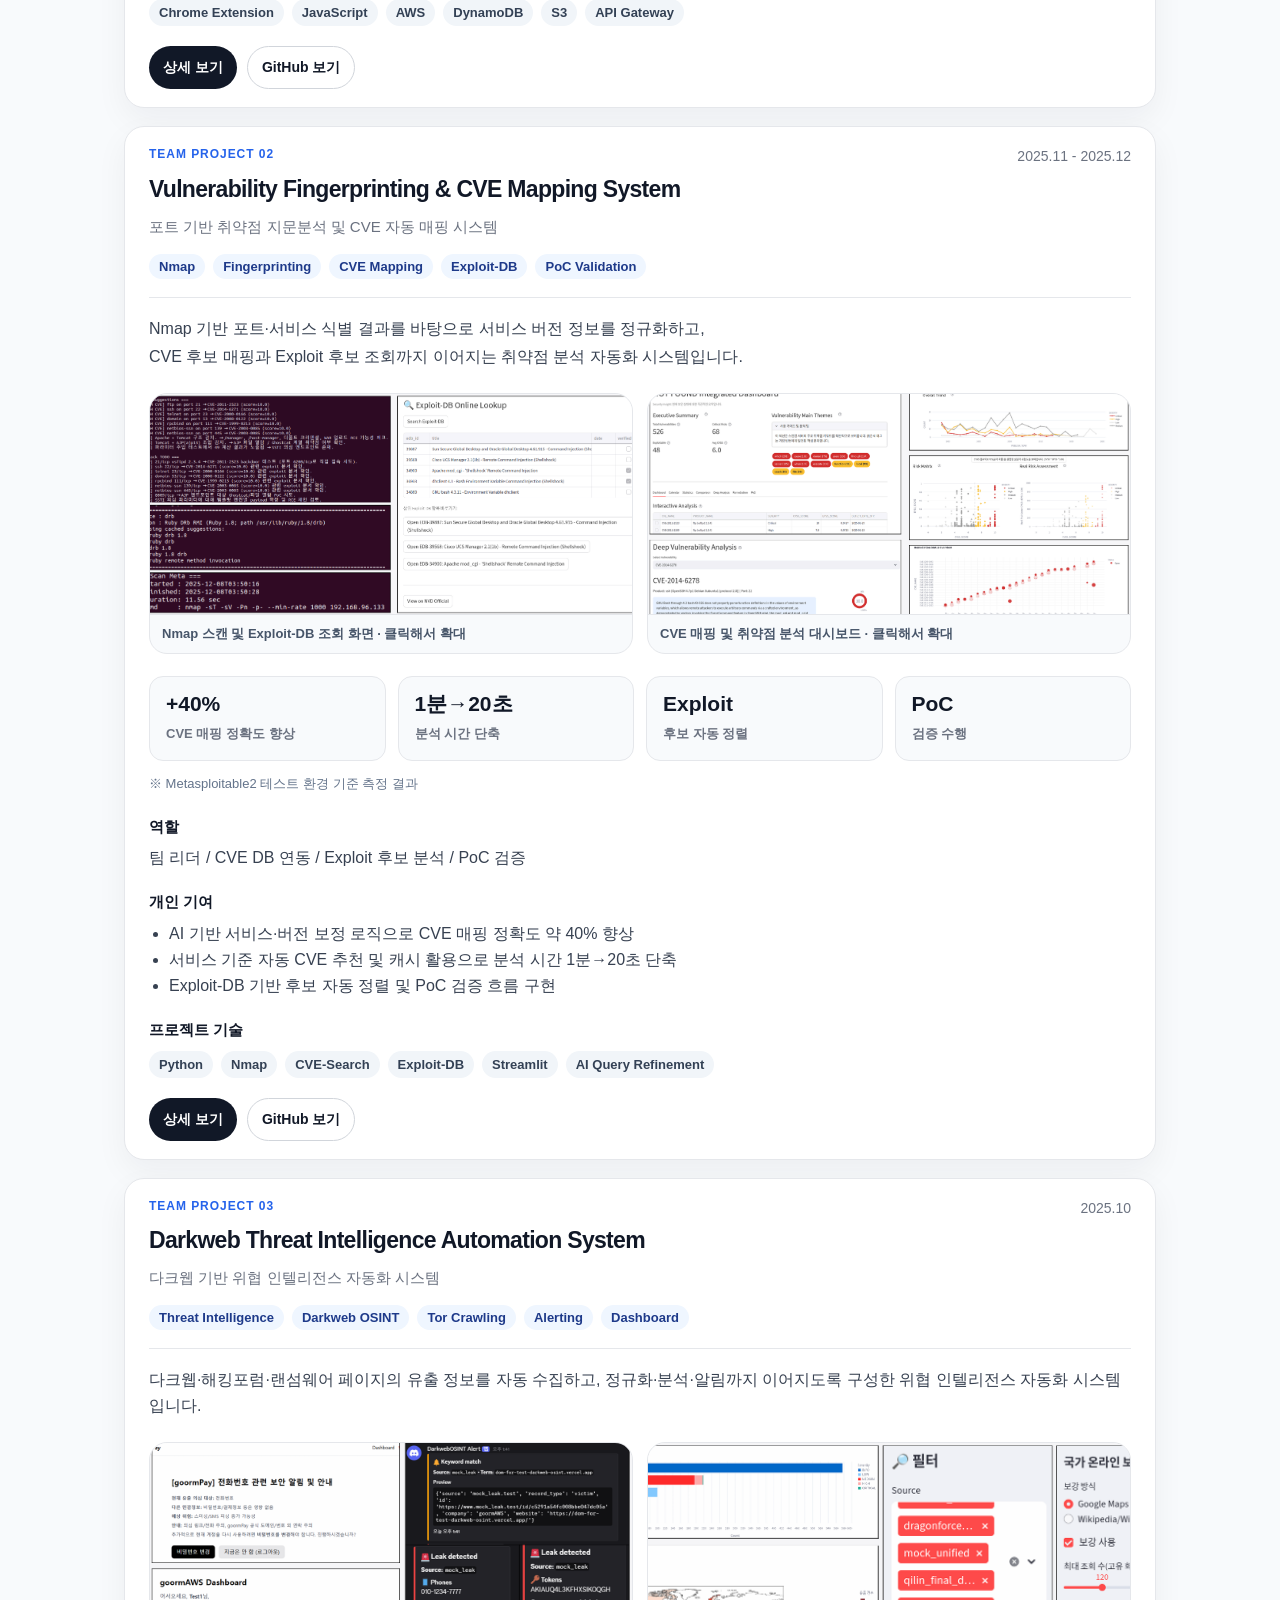
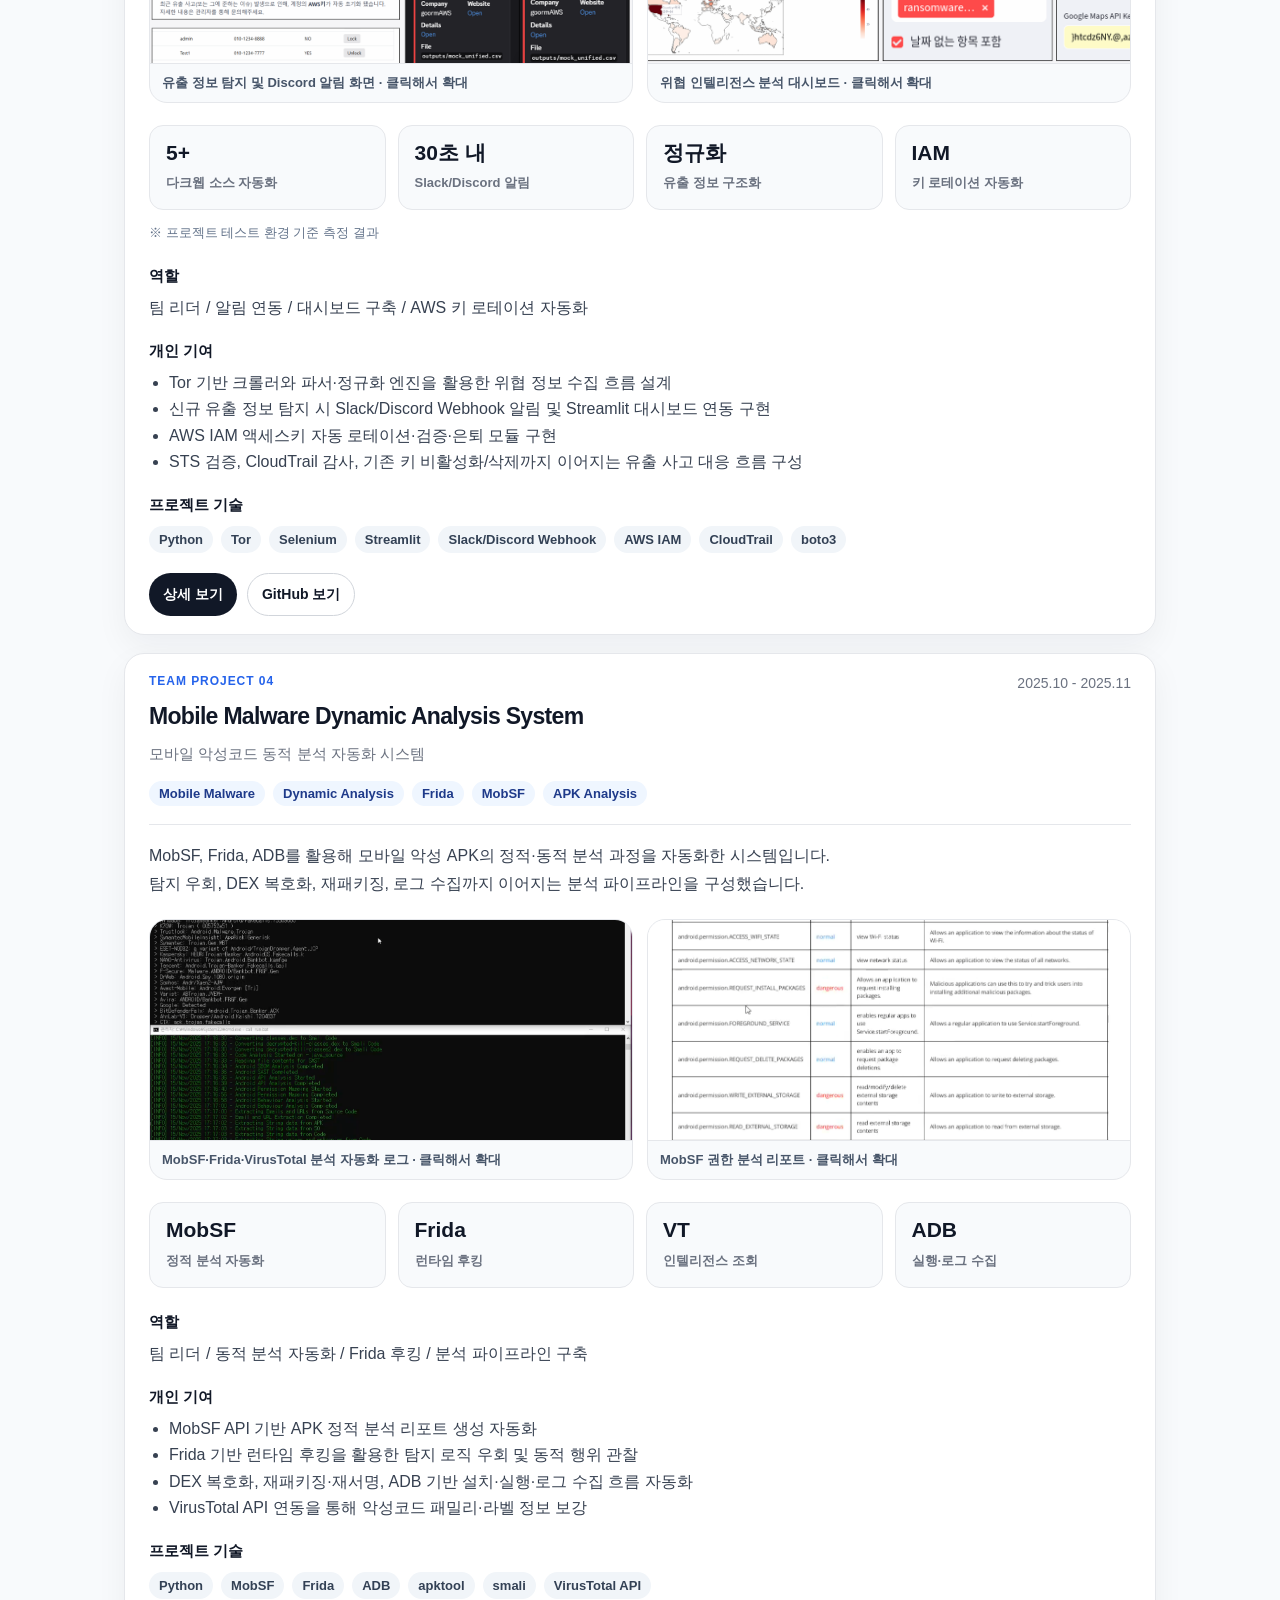
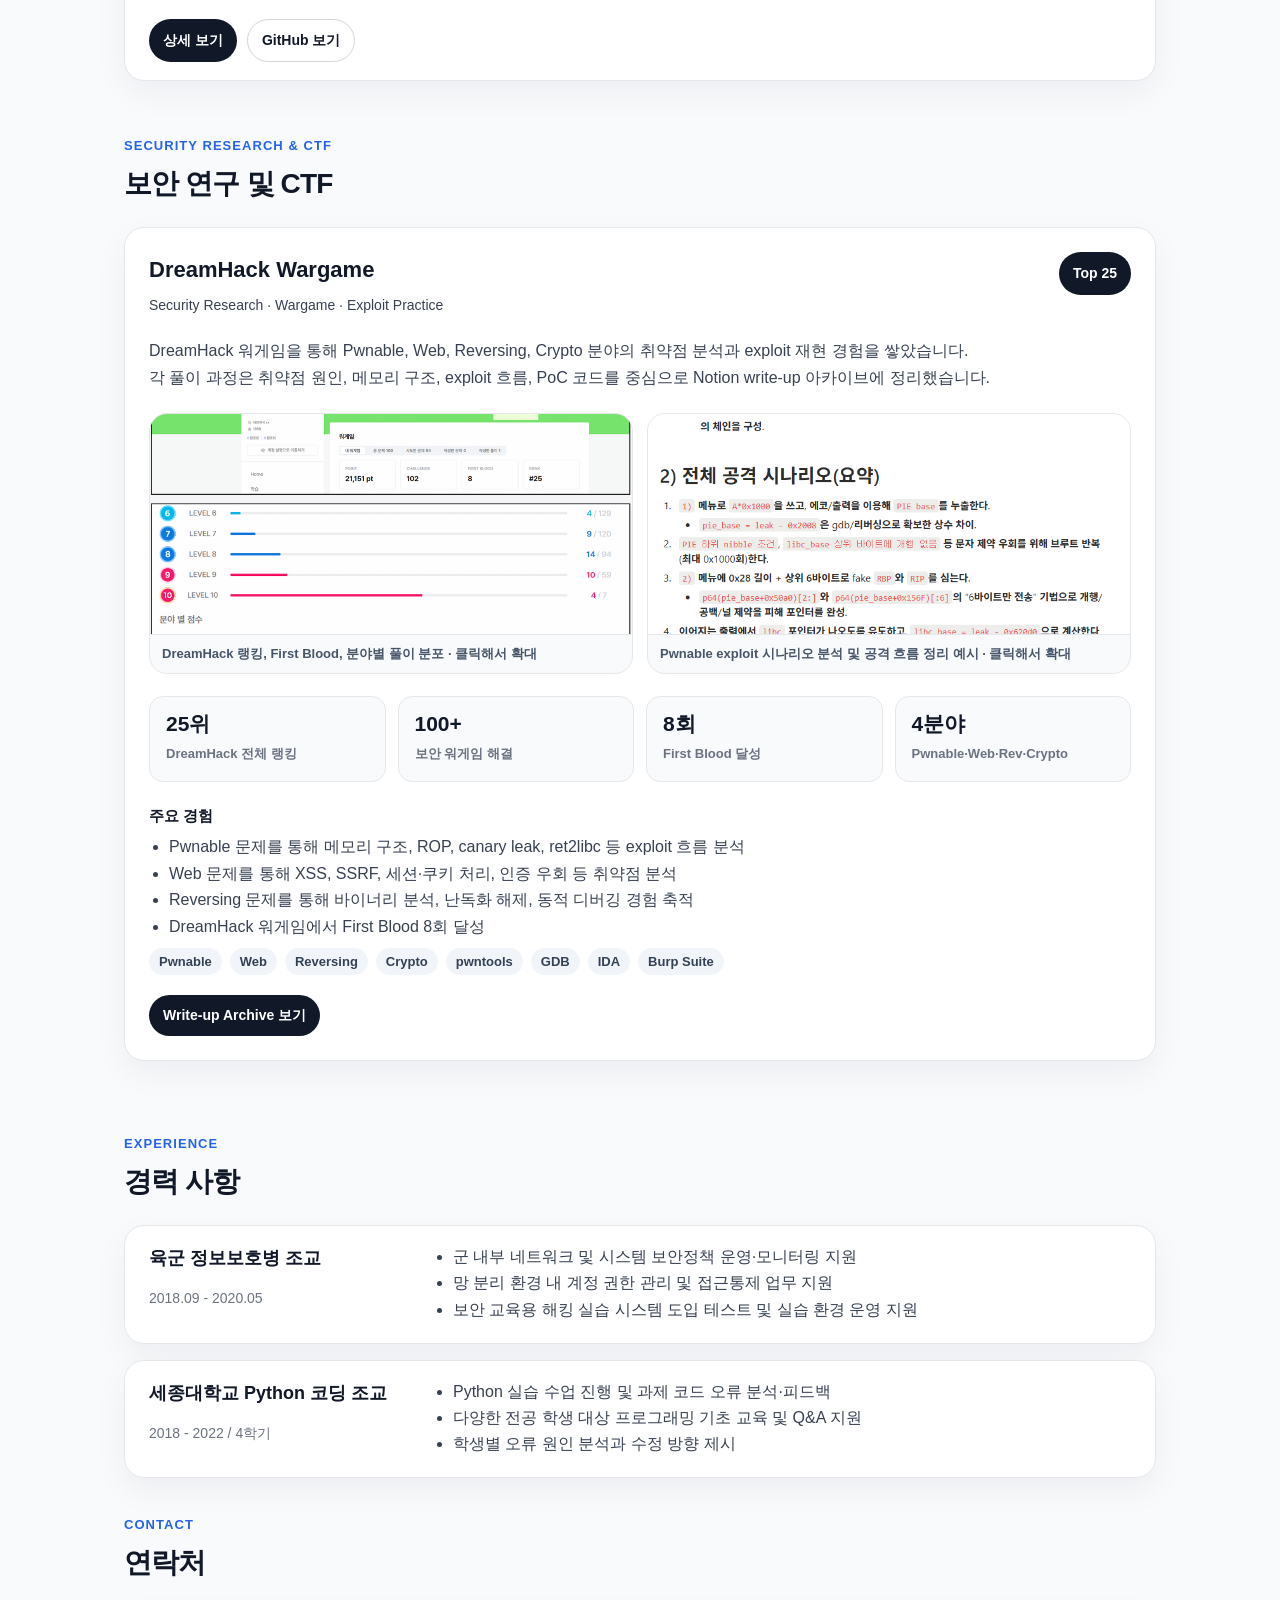
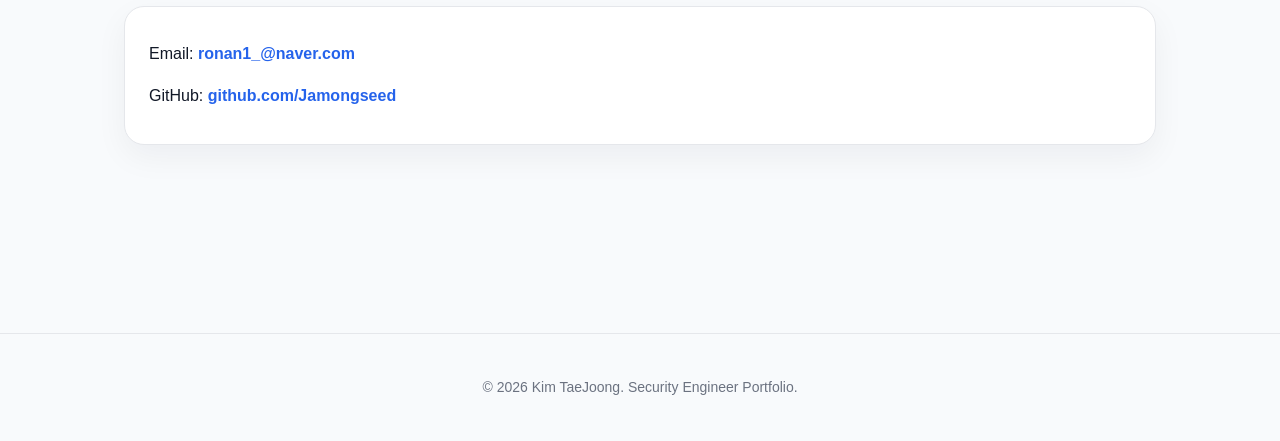
==== commit d90e51d5: "feat: add project_3,4 detail pages" ====
--- a/index.html
+++ b/index.html
@@ -472,7 +472,8 @@
     </div>
 
     <div class="project-links">
-        <a class="project-button" href="https://github.com/Jamongseed/SemiProject-DarkwebOSINT" target="_blank">GitHub 보기</a>
+        <a class="project-button" href="projects/darkweb-ti.html">상세 보기</a>
+        <a class="project-button secondary" href="https://github.com/Jamongseed/SemiProject-DarkwebOSINT" target="_blank">GitHub 보기</a>
     </div>
     </article>
 
@@ -488,18 +489,18 @@
             <span>Dynamic Analysis</span>
             <span>Frida</span>
             <span>MobSF</span>
-            <span>APK Automation</span>
+            <span>APK Analysis</span>
         </div>
         </div>
         <span class="period">2025.10 - 2025.11</span>
     </div>
 
     <p class="project-desc">
-    MobSF, Frida, ADB를 활용해 모바일 악성 APK의 정적·동적 분석 과정을 자동화한 시스템입니다.
+        MobSF, Frida, ADB를 활용해 모바일 악성 APK의 정적·동적 분석 과정을 자동화한 시스템입니다.
     </p>
 
     <p class="project-desc sub">
-    탐지 우회, DEX 복호화, 재패키징, 로그 수집까지 이어지는 분석 파이프라인을 구성했습니다.
+        탐지 우회, DEX 복호화, 재패키징, 로그 수집까지 이어지는 분석 파이프라인을 구성했습니다.
     </p>
 
     <div class="project-gallery">
@@ -564,7 +565,8 @@
     </div>
 
     <div class="project-links">
-        <a class="project-button" href="https://github.com/Jamongseed/SemiProject-MobSFAnalysis" target="_blank">GitHub 보기</a>
+        <a class="project-button" href="projects/mobile-malware.html">상세 보기</a>
+        <a class="project-button secondary" href="https://github.com/Jamongseed/SemiProject-MobSFAnalysis" target="_blank">GitHub 보기</a>
     </div>
     </article>
 
--- a/style.css
+++ b/style.css
@@ -93,16 +93,16 @@
   margin: 28px 0 0;
   font-size: 18px;
   line-height: 1.85;
-  color: #1f2937;
+  color: #374151;
   font-weight: 500;
   word-break: keep-all;
 }
 
 .hero-desc.sub {
   margin-top: 10px;
-  font-size: 17px;
-  color: #374151;
-  font-weight: 400;
+  font-size: 18px;
+  color: #374151;
+  font-weight: 500;
 }
 
 .hero-desc strong {
